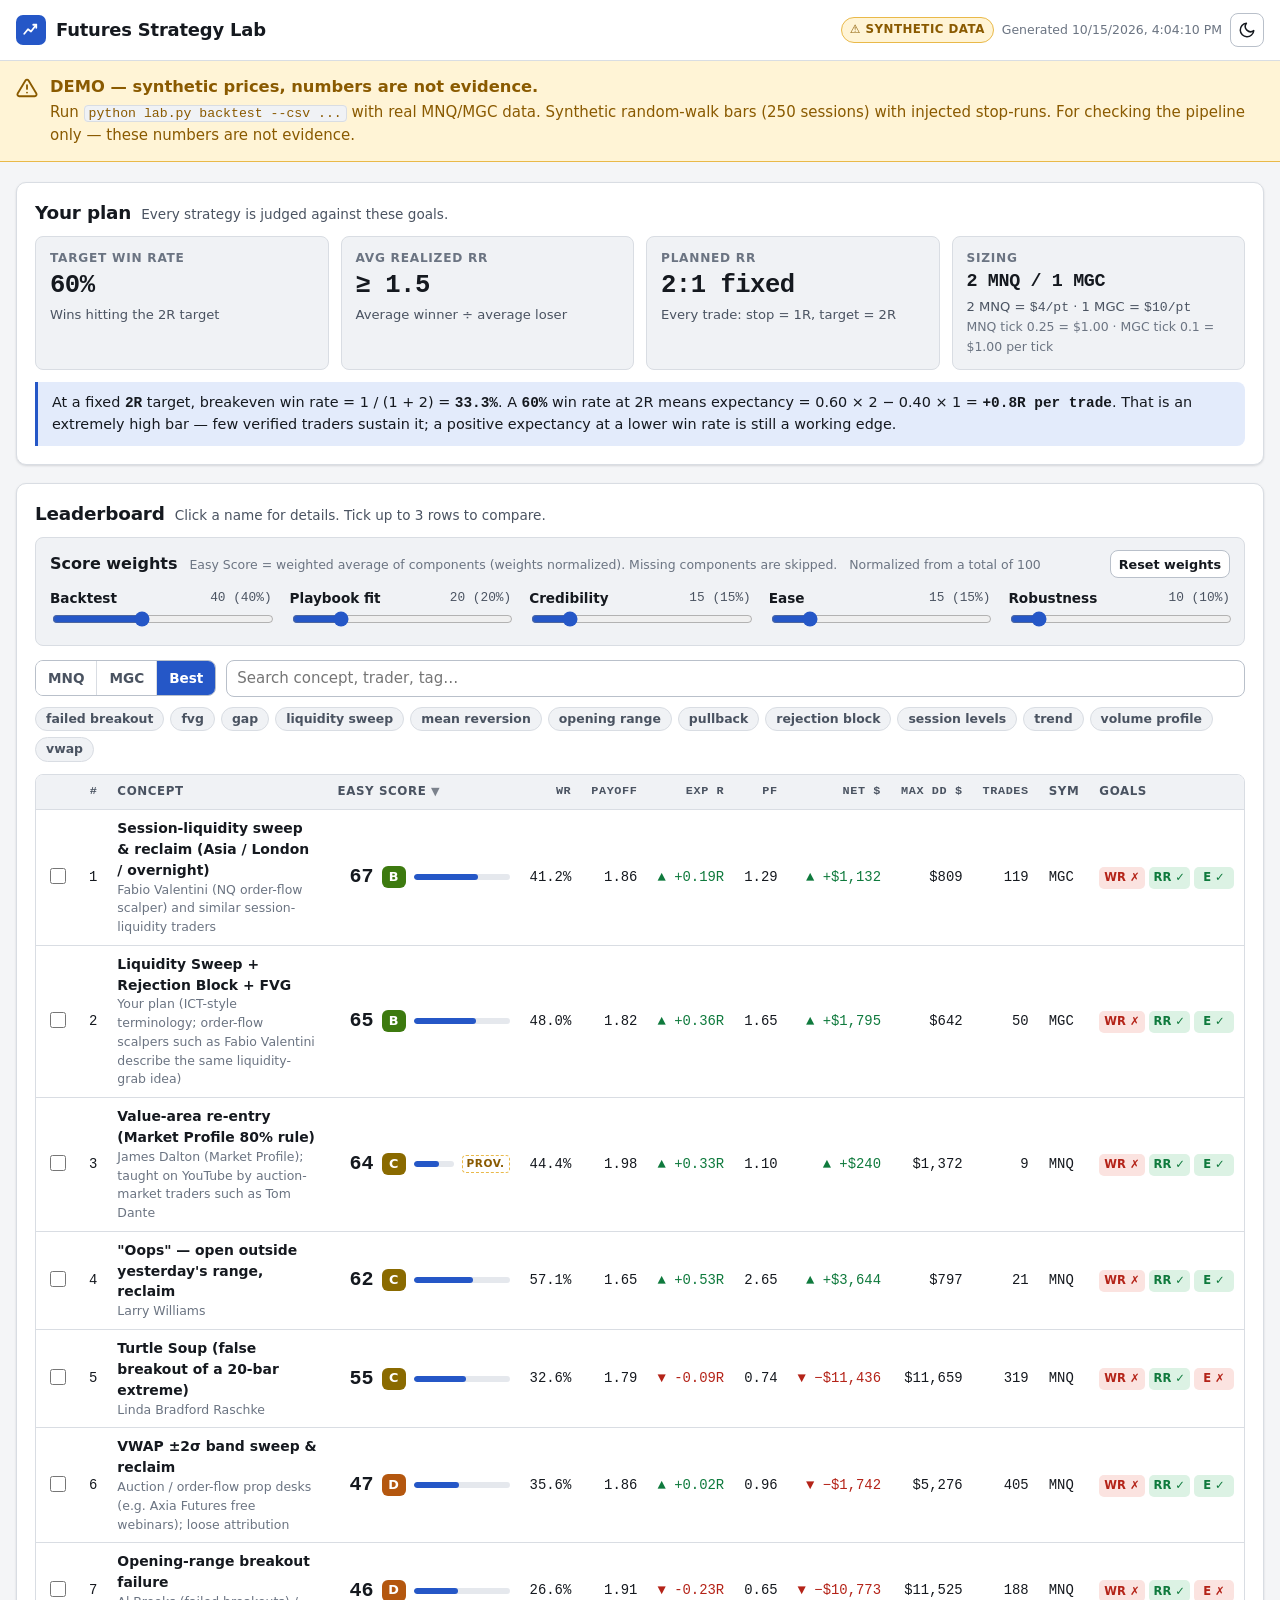
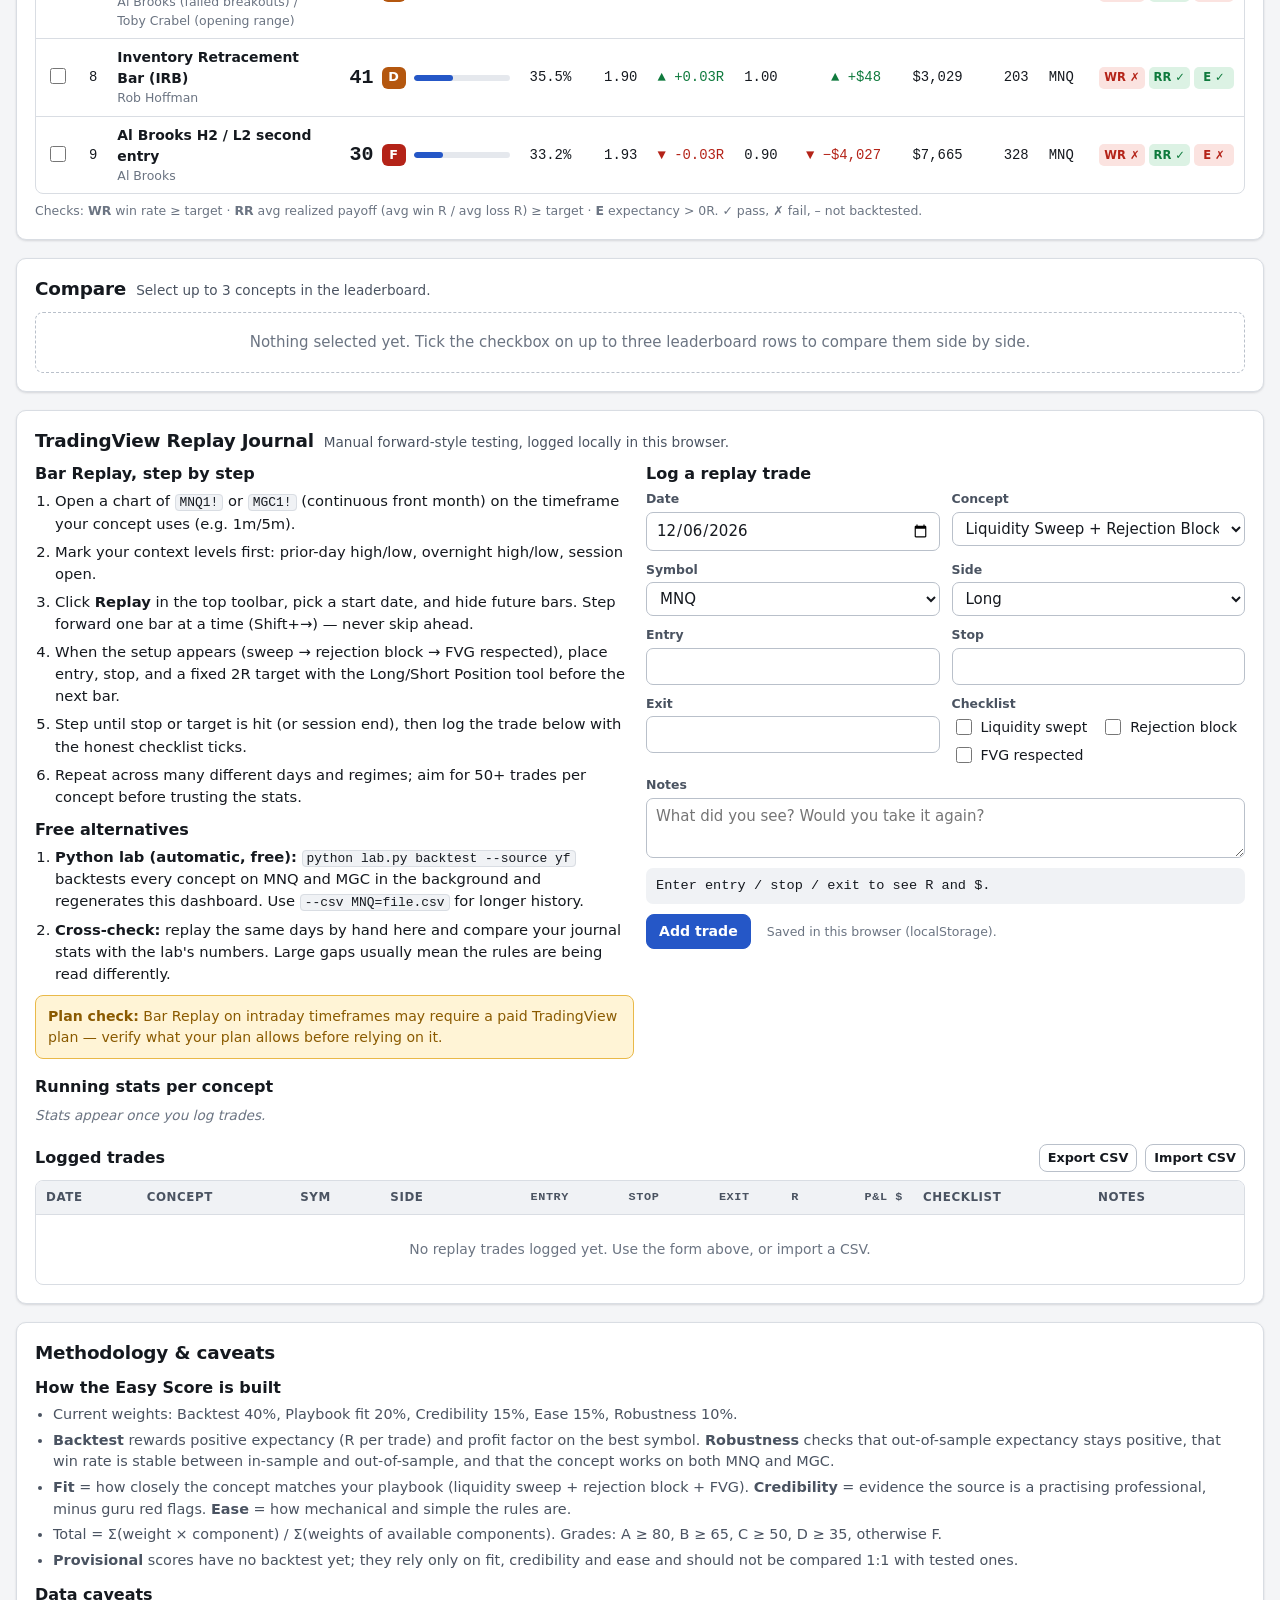
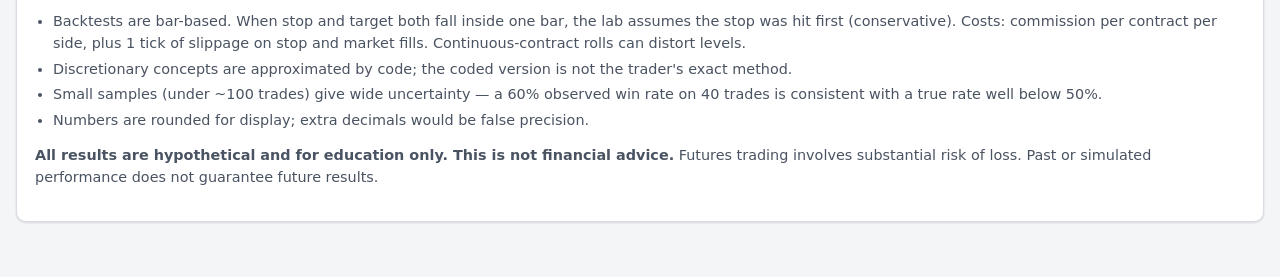
==== futures-strategy-lab/mock.html @ 75044aa4 "Add Futures Strategy Lab: concept database, MNQ/MGC backtester, Easy Score dashboard - 9 strategy co" ====
<!doctype html>
<html lang="en">
<head>
<meta charset="utf-8">
<meta name="viewport" content="width=device-width, initial-scale=1">
<title>Futures Strategy Lab</title>
<meta name="description" content="Compare futures strategy concepts, score them, review backtests against a 60% WR / 2R plan, and journal TradingView replay trades.">
<style>
:root {
  color-scheme: light;
  --bg: #f4f5f7;
  --surface: #ffffff;
  --surface-2: #f0f2f5;
  --surface-3: #e5e8ed;
  --border: #d9dde3;
  --border-strong: #b9c0ca;
  --text: #15191f;
  --text-2: #4a5361;
  --text-3: #6b7482;
  --accent: #2557c7;
  --accent-soft: #e3ebfb;
  --accent-text: #ffffff;
  --pos: #0f7a3d;
  --pos-soft: #dcf2e4;
  --neg: #b42318;
  --neg-soft: #fbe3e0;
  --warn: #8a5a00;
  --warn-bg: #fff4d6;
  --warn-border: #e9b949;
  --grade-a: #0f7a3d;
  --grade-b: #3d7a0f;
  --grade-c: #8a6a00;
  --grade-d: #b4570f;
  --grade-f: #b42318;
  --s1: #2557c7;
  --s2: #c2410c;
  --s3: #7c3aed;
  --dd-fill: rgba(180, 35, 24, .14);
  --grid: #e3e6eb;
  --shadow: 0 1px 2px rgba(16, 24, 40, .06), 0 1px 3px rgba(16, 24, 40, .08);
  --shadow-lg: 0 20px 50px rgba(16, 24, 40, .25);
  --radius: 10px;
  --mono: ui-monospace, "SF Mono", "JetBrains Mono", "Cascadia Mono", Menlo, Consolas, monospace;
  --sans: system-ui, -apple-system, "Segoe UI", Roboto, "Helvetica Neue", Arial, sans-serif;
}
@media (prefers-color-scheme: dark) {
  :root:not([data-theme="light"]) {
    color-scheme: dark;
    --bg: #0d1117; --surface: #151b23; --surface-2: #1b222c; --surface-3: #252e3a;
    --border: #2a3340; --border-strong: #3c4757;
    --text: #e6e9ee; --text-2: #b3bbc7; --text-3: #8892a0;
    --accent: #6d9dff; --accent-soft: #1d2b47; --accent-text: #0d1117;
    --pos: #4cc77f; --pos-soft: #133523; --neg: #ff7b6e; --neg-soft: #3d1a17;
    --warn: #ffd27a; --warn-bg: #33270b; --warn-border: #8a6a1c;
    --grade-a: #4cc77f; --grade-b: #9bd35a; --grade-c: #e6c24c; --grade-d: #f09a4d; --grade-f: #ff7b6e;
    --s1: #6d9dff; --s2: #ff9a5c; --s3: #c39bff;
    --dd-fill: rgba(255, 123, 110, .16); --grid: #232b36;
    --shadow: 0 1px 2px rgba(0, 0, 0, .4); --shadow-lg: 0 20px 50px rgba(0, 0, 0, .6);
  }
}
:root[data-theme="dark"] {
  color-scheme: dark;
  --bg: #0d1117; --surface: #151b23; --surface-2: #1b222c; --surface-3: #252e3a;
  --border: #2a3340; --border-strong: #3c4757;
  --text: #e6e9ee; --text-2: #b3bbc7; --text-3: #8892a0;
  --accent: #6d9dff; --accent-soft: #1d2b47; --accent-text: #0d1117;
  --pos: #4cc77f; --pos-soft: #133523; --neg: #ff7b6e; --neg-soft: #3d1a17;
  --warn: #ffd27a; --warn-bg: #33270b; --warn-border: #8a6a1c;
  --grade-a: #4cc77f; --grade-b: #9bd35a; --grade-c: #e6c24c; --grade-d: #f09a4d; --grade-f: #ff7b6e;
  --s1: #6d9dff; --s2: #ff9a5c; --s3: #c39bff;
  --dd-fill: rgba(255, 123, 110, .16); --grid: #232b36;
  --shadow: 0 1px 2px rgba(0, 0, 0, .4); --shadow-lg: 0 20px 50px rgba(0, 0, 0, .6);
}
*, *::before, *::after { box-sizing: border-box; }
html { -webkit-text-size-adjust: 100%; }
body {
  margin: 0; background: var(--bg); color: var(--text);
  font: 15px/1.5 var(--sans); overflow-x: hidden;
}
a { color: var(--accent); }
h1, h2, h3, h4 { line-height: 1.25; margin: 0; }
h2 { font-size: 1.15rem; letter-spacing: -.01em; }
h3 { font-size: 1rem; }
code, .mono, .num { font-family: var(--mono); font-variant-numeric: tabular-nums; }
code { font-size: .88em; background: var(--surface-2); border: 1px solid var(--border); border-radius: 4px; padding: 0 4px; overflow-wrap: anywhere; }
.wrap { max-width: 1320px; margin: 0 auto; padding: 0 16px; }
.muted { color: var(--text-2); }
.small { font-size: .85rem; }
.tiny { font-size: .78rem; color: var(--text-3); }
.hidden { display: none !important; }
.sr-only { position: absolute; width: 1px; height: 1px; overflow: hidden; clip: rect(0 0 0 0); white-space: nowrap; }
button, input, select, textarea { font: inherit; color: inherit; }
button { cursor: pointer; }
:focus-visible { outline: 2px solid var(--accent); outline-offset: 2px; }

/* Header */
.topbar { background: var(--surface); border-bottom: 1px solid var(--border); position: sticky; top: 0; z-index: 20; }
.topbar .wrap { display: flex; align-items: center; gap: 12px; min-height: 60px; flex-wrap: wrap; padding-top: 8px; padding-bottom: 8px; }
.brand { display: flex; align-items: center; gap: 10px; min-width: 0; }
.logo { width: 30px; height: 30px; border-radius: 7px; background: var(--accent); color: var(--accent-text); display: grid; place-items: center; flex: none; }
.brand h1 { font-size: 1.12rem; letter-spacing: -.01em; white-space: nowrap; }
.header-meta { display: flex; align-items: center; gap: 8px; flex-wrap: wrap; margin-left: auto; }
.badge { display: inline-flex; align-items: center; gap: 4px; font-size: .74rem; font-weight: 650; letter-spacing: .04em; text-transform: uppercase; padding: 3px 8px; border-radius: 999px; border: 1px solid var(--border); background: var(--surface-2); color: var(--text-2); white-space: nowrap; }
.badge.synthetic { background: var(--warn-bg); color: var(--warn); border-color: var(--warn-border); }
.badge.real { background: var(--pos-soft); color: var(--pos); border-color: transparent; }
.btn { display: inline-flex; align-items: center; justify-content: center; gap: 6px; border: 1px solid var(--border-strong); background: var(--surface); color: var(--text); border-radius: 8px; padding: 6px 12px; font-size: .88rem; font-weight: 550; min-height: 34px; }
.btn:hover { background: var(--surface-2); }
.btn.primary { background: var(--accent); border-color: var(--accent); color: var(--accent-text); }
.btn.primary:hover { filter: brightness(1.08); }
.btn.ghost { border-color: transparent; background: transparent; }
.btn.small { padding: 3px 8px; min-height: 28px; font-size: .8rem; }
.btn.danger { color: var(--neg); }
.icon-btn { width: 34px; padding: 0; }

.banner { background: var(--warn-bg); border-bottom: 1px solid var(--warn-border); color: var(--warn); }
.banner .wrap { display: flex; gap: 12px; align-items: flex-start; padding-top: 14px; padding-bottom: 14px; }
.banner strong { font-size: 1.02rem; }
.banner p { margin: 2px 0 0; }
.banner svg { flex: none; margin-top: 2px; }

main { padding: 20px 0 40px; }
section.card { background: var(--surface); border: 1px solid var(--border); border-radius: var(--radius); box-shadow: var(--shadow); padding: 18px; margin-bottom: 18px; min-width: 0; }
.section-head { display: flex; align-items: baseline; gap: 10px; flex-wrap: wrap; margin-bottom: 12px; }
.section-head p { margin: 0; }
.eyebrow { font-size: .72rem; font-weight: 700; letter-spacing: .08em; text-transform: uppercase; color: var(--text-3); }

/* Plan strip */
.plan-grid { display: grid; grid-template-columns: repeat(4, minmax(0, 1fr)); gap: 12px; }
.goal { border: 1px solid var(--border); border-radius: 8px; padding: 12px 14px; background: var(--surface-2); min-width: 0; }
.goal .label { font-size: .76rem; color: var(--text-3); text-transform: uppercase; letter-spacing: .06em; font-weight: 650; }
.goal .value { font: 650 1.6rem/1.15 var(--mono); margin-top: 4px; letter-spacing: -.02em; }
.goal .sub { font-size: .82rem; color: var(--text-2); margin-top: 4px; }
.math-note { margin-top: 12px; border-left: 3px solid var(--accent); background: var(--accent-soft); padding: 10px 14px; border-radius: 0 8px 8px 0; font-size: .9rem; }
.math-note b { font-family: var(--mono); }

/* Leaderboard */
.lb-layout { display: flex; flex-direction: column; gap: 14px; }
.controls { display: flex; flex-wrap: wrap; gap: 10px; align-items: center; margin-bottom: 10px; }
.seg { display: inline-flex; border: 1px solid var(--border-strong); border-radius: 8px; overflow: hidden; }
.seg button { border: 0; background: var(--surface); padding: 6px 12px; font-size: .85rem; font-weight: 600; color: var(--text-2); border-right: 1px solid var(--border); min-height: 34px; }
.seg button:last-child { border-right: 0; }
.seg button[aria-pressed="true"] { background: var(--accent); color: var(--accent-text); }
.search { flex: 1 1 200px; min-width: 0; border: 1px solid var(--border-strong); background: var(--surface); border-radius: 8px; padding: 6px 10px; min-height: 34px; }
.chips { display: flex; flex-wrap: wrap; gap: 6px; margin-bottom: 12px; }
.chip { border: 1px solid var(--border); background: var(--surface-2); color: var(--text-2); border-radius: 999px; padding: 2px 10px; font-size: .78rem; font-weight: 550; }
.chip[aria-pressed="true"] { background: var(--accent-soft); color: var(--accent); border-color: var(--accent); }
.chip.static { cursor: default; }
.chip.core { border-color: var(--accent); color: var(--accent); }
.table-scroll { overflow-x: auto; border: 1px solid var(--border); border-radius: 8px; -webkit-overflow-scrolling: touch; max-width: 100%; }
table { border-collapse: collapse; width: 100%; font-size: .87rem; }
th, td { padding: 8px 10px; text-align: left; border-bottom: 1px solid var(--border); white-space: nowrap; vertical-align: middle; }
thead th { background: var(--surface-2); font-size: .74rem; text-transform: uppercase; letter-spacing: .05em; color: var(--text-2); font-weight: 650; position: sticky; top: 0; }
th.sortable { cursor: pointer; user-select: none; }
th.sortable:hover { color: var(--text); }
th .arrow { font-size: .7rem; opacity: .7; }
td.num, th.num { text-align: right; }
tbody tr:hover { background: var(--surface-2); }
tbody tr:last-child td { border-bottom: 0; }
.lb-name { display: flex; flex-direction: column; min-width: 200px; white-space: normal; }
.lb-name button { all: unset; cursor: pointer; font-weight: 650; color: var(--text); }
.lb-name button:hover { color: var(--accent); text-decoration: underline; }
.lb-name button:focus-visible { outline: 2px solid var(--accent); }
.lb-name .who { font-size: .78rem; color: var(--text-3); }
.score-cell { display: flex; align-items: center; gap: 8px; min-width: 150px; }
.score-num { font: 700 1.25rem/1 var(--mono); width: 3ch; text-align: right; }
.bar { height: 6px; border-radius: 3px; background: var(--surface-3); overflow: hidden; flex: 1; min-width: 40px; }
.bar > i { display: block; height: 100%; background: var(--accent); border-radius: 3px; }
.grade { display: inline-grid; place-items: center; min-width: 24px; height: 22px; border-radius: 6px; font: 700 .8rem/1 var(--sans); color: #fff; padding: 0 5px; }
.grade.A { background: var(--grade-a); } .grade.B { background: var(--grade-b); } .grade.C { background: var(--grade-c); } .grade.D { background: var(--grade-d); } .grade.F { background: var(--grade-f); }
:root[data-theme="dark"] .grade { color: #0d1117; }
@media (prefers-color-scheme: dark) { :root:not([data-theme="light"]) .grade { color: #0d1117; } }
.prov { font-size: .66rem; font-weight: 700; text-transform: uppercase; letter-spacing: .05em; color: var(--warn); border: 1px dashed var(--warn-border); border-radius: 4px; padding: 0 4px; }
.pos { color: var(--pos); }
.neg { color: var(--neg); }
.na { color: var(--text-3); font-style: italic; font-family: var(--sans); }
.checks { display: inline-flex; gap: 4px; }
.ck { display: inline-grid; place-items: center; min-width: 40px; height: 22px; border-radius: 5px; font-size: .72rem; font-weight: 700; padding: 0 5px; }
.ck.pass { background: var(--pos-soft); color: var(--pos); }
.ck.fail { background: var(--neg-soft); color: var(--neg); }
.ck.na { background: var(--surface-2); color: var(--text-3); font-style: normal; }
input[type="checkbox"] { width: 16px; height: 16px; accent-color: var(--accent); }
.empty-row td { text-align: center; color: var(--text-3); padding: 24px; white-space: normal; }

/* Weights */
.weights { border: 1px solid var(--border); border-radius: 8px; padding: 12px 14px; background: var(--surface-2); }
.w-grid { display: grid; grid-template-columns: repeat(5, minmax(0, 1fr)); gap: 0 18px; }
.w-head { display: flex; flex-wrap: wrap; gap: 4px 12px; align-items: baseline; }
.weights h3 { margin-bottom: 4px; }
.w-row { margin-top: 10px; }
.w-row label { display: flex; flex-wrap: wrap; justify-content: space-between; gap: 0 6px; font-size: .85rem; font-weight: 600; }
.w-row label span.num { white-space: nowrap; font-size: .8rem; }
.w-row label span.num { color: var(--text-2); font-weight: 500; }
.w-row input[type="range"] { width: 100%; accent-color: var(--accent); }

/* Compare */
.compare-empty { border: 1px dashed var(--border-strong); border-radius: 8px; padding: 18px; color: var(--text-3); text-align: center; }
.cmp-grid { display: grid; grid-template-columns: repeat(auto-fit, minmax(240px, 1fr)); gap: 12px; margin-top: 12px; }
.cmp-col { border: 1px solid var(--border); border-radius: 8px; padding: 12px; min-width: 0; border-top: 4px solid var(--c); }
.cmp-col h3 { display: flex; align-items: center; gap: 8px; justify-content: space-between; }
.kv { display: grid; grid-template-columns: 1fr auto; gap: 2px 10px; font-size: .85rem; margin-top: 8px; }
.kv dt { color: var(--text-2); }
.kv dd { margin: 0; text-align: right; font-family: var(--mono); font-variant-numeric: tabular-nums; }
.comp-bars { margin-top: 10px; display: grid; gap: 5px; }
.comp-bar { display: grid; grid-template-columns: 82px 1fr 30px; gap: 6px; align-items: center; font-size: .78rem; }
.comp-bar .num { text-align: right; }
.legend { display: flex; flex-wrap: wrap; gap: 12px; font-size: .82rem; margin-top: 6px; }
.legend i { display: inline-block; width: 14px; height: 3px; border-radius: 2px; vertical-align: middle; margin-right: 5px; }
.chart { width: 100%; height: auto; display: block; }
.chart text { font: 10.5px var(--mono); fill: var(--text-3); }
.chart-box { border: 1px solid var(--border); border-radius: 8px; padding: 8px; background: var(--surface); }

/* Drawer */
.overlay { position: fixed; inset: 0; background: rgba(10, 14, 20, .5); z-index: 40; opacity: 0; transition: opacity .18s; }
.overlay.open { opacity: 1; }
.drawer { position: fixed; top: 0; right: 0; bottom: 0; width: min(820px, 100vw); background: var(--bg); z-index: 41; box-shadow: var(--shadow-lg); transform: translateX(100%); transition: transform .22s ease; display: flex; flex-direction: column; }
.drawer.open { transform: none; }
.drawer-head { display: flex; align-items: flex-start; gap: 10px; padding: 14px 16px; border-bottom: 1px solid var(--border); background: var(--surface); }
.drawer-head h2 { font-size: 1.15rem; }
.drawer-body { overflow-y: auto; padding: 16px; flex: 1; }
.drawer-body .card { background: var(--surface); border: 1px solid var(--border); border-radius: 8px; padding: 14px; margin-bottom: 12px; min-width: 0; }
.drawer-body h3 { margin-bottom: 8px; }
.rules { display: grid; grid-template-columns: 110px 1fr; gap: 6px 12px; margin: 0; font-size: .9rem; }
.rules dt { font-weight: 650; color: var(--text-2); }
.rules dd { margin: 0; }
.flag { display: flex; gap: 8px; align-items: flex-start; background: var(--warn-bg); color: var(--warn); border: 1px solid var(--warn-border); border-radius: 6px; padding: 6px 10px; margin-top: 6px; font-size: .88rem; }
ul.evidence { margin: 6px 0 0; padding-left: 18px; font-size: .9rem; }
.two { display: grid; grid-template-columns: 1fr 1fr; gap: 12px; }
.stat-tiles { display: grid; grid-template-columns: repeat(4, minmax(0, 1fr)); gap: 8px; }
.tile { background: var(--surface-2); border-radius: 6px; padding: 8px 10px; min-width: 0; }
.tile .l { font-size: .72rem; color: var(--text-3); text-transform: uppercase; letter-spacing: .05em; font-weight: 650; }
.tile .v { font: 650 1.05rem/1.3 var(--mono); }
.heat { display: flex; gap: 3px; flex-wrap: wrap; }
.heat .cell { flex: 1 0 44px; min-width: 44px; border-radius: 4px; padding: 4px 3px; text-align: center; font: 600 .7rem/1.25 var(--mono); border: 1px solid var(--border); }
.heat .cell span { display: block; font-weight: 500; opacity: .8; font-family: var(--sans); }
.sym-tabs { margin-bottom: 12px; }

/* Journal */
.steps { margin: 0; padding-left: 20px; font-size: .92rem; }
.steps li { margin-bottom: 6px; }
.note-box { border: 1px solid var(--warn-border); background: var(--warn-bg); color: var(--warn); border-radius: 8px; padding: 10px 12px; font-size: .88rem; margin-top: 10px; }
.journal-grid { display: grid; grid-template-columns: minmax(0, 1fr) minmax(0, 1fr); gap: 18px; margin-top: 16px; }
form.jform { display: grid; grid-template-columns: repeat(2, minmax(0, 1fr)); gap: 10px 12px; }
.field { display: flex; flex-direction: column; gap: 3px; min-width: 0; }
.field.full { grid-column: 1 / -1; }
.field > span { font-size: .78rem; font-weight: 650; color: var(--text-2); }
.field input, .field select, .field textarea { border: 1px solid var(--border-strong); background: var(--surface); border-radius: 7px; padding: 6px 9px; min-height: 34px; width: 100%; min-width: 0; }
.field textarea { min-height: 60px; resize: vertical; }
.checkset { display: flex; flex-wrap: wrap; gap: 6px 14px; }
.checkset label { display: inline-flex; align-items: center; gap: 6px; font-size: .88rem; }
.field .checkset input[type="checkbox"] { width: 16px; height: 16px; min-height: 0; padding: 0; flex: none; }
.preview { grid-column: 1 / -1; background: var(--surface-2); border-radius: 7px; padding: 8px 10px; font-size: .85rem; font-family: var(--mono); }
.form-actions { grid-column: 1 / -1; display: flex; gap: 8px; flex-wrap: wrap; align-items: center; }
.form-error { color: var(--neg); font-size: .85rem; }
.stats-grid { display: grid; gap: 8px; }
.jstat { border: 1px solid var(--border); border-radius: 8px; padding: 10px 12px; }
.jstat h4 { font-size: .9rem; display: flex; justify-content: space-between; gap: 8px; }
.jstat .row { display: flex; flex-wrap: wrap; gap: 4px 14px; font-size: .82rem; margin-top: 6px; }
.jstat .row b { font-family: var(--mono); font-weight: 600; }

/* Empty state */
.empty-state { text-align: center; padding: 48px 16px; }
.empty-state h2 { font-size: 1.3rem; margin-bottom: 8px; }
.empty-state p { max-width: 560px; margin: 8px auto; color: var(--text-2); }

footer.method { font-size: .9rem; color: var(--text-2); }
footer.method h3 { color: var(--text); margin: 14px 0 6px; }
footer.method ul { margin: 0; padding-left: 18px; }
footer.method li { margin-bottom: 4px; }

@media (max-width: 1080px) {
  .w-grid { grid-template-columns: repeat(auto-fit, minmax(160px, 1fr)); }
  .journal-grid { grid-template-columns: 1fr; }
}
@media (max-width: 720px) {
  .plan-grid { grid-template-columns: repeat(2, minmax(0, 1fr)); }
  .stat-tiles { grid-template-columns: repeat(2, minmax(0, 1fr)); }
  .two { grid-template-columns: 1fr; }
  .rules { grid-template-columns: 1fr; gap: 2px; }
  .rules dd { margin-bottom: 8px; }
  section.card { padding: 14px; }
  .goal .value { font-size: 1.3rem; }
  .brand h1 { font-size: 1rem; }
  .header-meta .gen { display: none; }
  .topbar { position: static; }
  .topbar .wrap { flex-wrap: nowrap; }
  .header-meta { flex-wrap: nowrap; }
  .w-grid { grid-template-columns: repeat(2, minmax(0, 1fr)); }
  th, td { padding: 7px 7px; }
  .lb-name { min-width: 150px; }
  .lb-name .who { display: none; }
}
@media (max-width: 420px) {
  form.jform { grid-template-columns: 1fr; }
}
</style>
<!-- Data: generated by the Python lab (python lab.py backtest ...). -->
<script src="lab-data.js"></script>
</head>
<body>
<header class="topbar">
  <div class="wrap">
    <div class="brand">
      <div class="logo" aria-hidden="true">
        <svg width="18" height="18" viewBox="0 0 24 24" fill="none" stroke="currentColor" stroke-width="2.4" stroke-linecap="round" stroke-linejoin="round"><path d="M3 17l5-6 4 3 7-9"/><path d="M15 5h4v4"/></svg>
      </div>
      <h1>Futures Strategy Lab</h1>
    </div>
    <div class="header-meta">
      <span id="modeBadge" class="badge">loading</span>
      <span id="genAt" class="tiny gen"></span>
      <button id="themeBtn" class="btn icon-btn" type="button" aria-label="Toggle light/dark theme" title="Toggle theme">
        <svg width="18" height="18" viewBox="0 0 24 24" fill="none" stroke="currentColor" stroke-width="2" stroke-linecap="round" stroke-linejoin="round" aria-hidden="true"><path d="M21 12.8A9 9 0 1 1 11.2 3a7 7 0 0 0 9.8 9.8z"/></svg>
      </button>
    </div>
  </div>
</header>
<div id="synthBanner" class="banner hidden" role="alert">
  <div class="wrap">
    <svg width="22" height="22" viewBox="0 0 24 24" fill="none" stroke="currentColor" stroke-width="2" stroke-linecap="round" stroke-linejoin="round" aria-hidden="true"><path d="M10.3 3.9L1.8 18a2 2 0 0 0 1.7 3h17a2 2 0 0 0 1.7-3L13.7 3.9a2 2 0 0 0-3.4 0z"/><path d="M12 9v4M12 17h.01"/></svg>
    <div>
      <strong>DEMO — synthetic prices, numbers are not evidence.</strong>
      <p>Run <code>python lab.py backtest --csv ...</code> with real MNQ/MGC data. <span id="dataNote"></span></p>
    </div>
  </div>
</div>

<main>
  <div class="wrap">
    <div id="emptyState" class="card empty-state hidden" style="background:var(--surface);border:1px solid var(--border);border-radius:var(--radius)">
      <h2>No lab data found</h2>
      <p><code>lab-data.js</code> could not be loaded next to this file.</p>
      <p>Generate it with the Python lab (for example <code>python lab.py backtest --source yf</code>), which writes <code>lab-data.js</code> into this folder, then reload the page.</p>
      <p class="tiny">The TradingView replay journal below still works without lab data.</p>
    </div>

    <div id="labContent" class="hidden">
      <section class="card" id="plan" aria-labelledby="planTitle">
        <div class="section-head"><h2 id="planTitle">Your plan</h2><span class="muted small">Every strategy is judged against these goals.</span></div>
        <div class="plan-grid" id="planGrid"></div>
        <div class="math-note" id="mathNote"></div>
      </section>

      <section class="card" id="leaderboard" aria-labelledby="lbTitle">
        <div class="section-head"><h2 id="lbTitle">Leaderboard</h2><span class="muted small">Click a name for details. Tick up to 3 rows to compare.</span></div>
        <div class="lb-layout">
          <aside class="weights" aria-labelledby="wTitle">
            <div class="w-head"><h3 id="wTitle">Score weights</h3>
              <span class="tiny">Easy Score = weighted average of components (weights normalized). Missing components are skipped.</span>
              <span class="tiny" id="weightSum"></span>
              <button class="btn small" id="resetWeights" type="button" style="margin-left:auto">Reset weights</button></div>
            <div class="w-grid" id="weightRows"></div>
          </aside>
          <div style="min-width:0">
            <div class="controls">
              <div class="seg" role="group" aria-label="Symbol" id="symSeg"></div>
              <input class="search" id="search" type="search" placeholder="Search concept, trader, tag…" aria-label="Search concepts">
            </div>
            <div class="chips" id="tagChips" aria-label="Filter by tag"></div>
            <div class="table-scroll">
              <table id="lbTable">
                <thead><tr id="lbHead"></tr></thead>
                <tbody id="lbBody"></tbody>
              </table>
            </div>
            <p class="tiny" style="margin:8px 0 0">Checks: <b>WR</b> win rate ≥ target · <b>RR</b> avg realized payoff (avg win R / avg loss R) ≥ target · <b>E</b> expectancy &gt; 0R. ✓ pass, ✗ fail, – not backtested.</p>
          </div>
        </div>
      </section>

      <section class="card" id="compare" aria-labelledby="cmpTitle">
        <div class="section-head"><h2 id="cmpTitle">Compare</h2><span class="muted small" id="cmpHint">Select up to 3 concepts in the leaderboard.</span>
          <button class="btn small ghost" id="clearCompare" type="button" style="margin-left:auto">Clear</button></div>
        <div id="cmpBody"></div>
      </section>
    </div>

    <section class="card" id="journal" aria-labelledby="jTitle">
      <div class="section-head"><h2 id="jTitle">TradingView Replay Journal</h2><span class="muted small">Manual forward-style testing, logged locally in this browser.</span></div>
      <div class="two">
        <div>
          <h3 style="margin-bottom:6px">Bar Replay, step by step</h3>
          <ol class="steps">
            <li>Open a chart of <code>MNQ1!</code> or <code>MGC1!</code> (continuous front month) on the timeframe your concept uses (e.g. 1m/5m).</li>
            <li>Mark your context levels first: prior-day high/low, overnight high/low, session open.</li>
            <li>Click <b>Replay</b> in the top toolbar, pick a start date, and hide future bars. Step forward one bar at a time (Shift+→) — never skip ahead.</li>
            <li>When the setup appears (sweep → rejection block → FVG respected), place entry, stop, and a fixed 2R target with the Long/Short Position tool before the next bar.</li>
            <li>Step until stop or target is hit (or session end), then log the trade below with the honest checklist ticks.</li>
            <li>Repeat across many different days and regimes; aim for 50+ trades per concept before trusting the stats.</li>
          </ol>
          <h3 style="margin:12px 0 6px">Free alternatives</h3>
          <ol class="steps">
            <li><b>Python lab (automatic, free):</b> <code>python lab.py backtest --source yf</code> backtests every concept on MNQ and MGC in the background and regenerates this dashboard. Use <code>--csv MNQ=file.csv</code> for longer history.</li>
            <li><b>Cross-check:</b> replay the same days by hand here and compare your journal stats with the lab's numbers. Large gaps usually mean the rules are being read differently.</li>
          </ol>
          <div class="note-box"><b>Plan check:</b> Bar Replay on intraday timeframes may require a paid TradingView plan — verify what your plan allows before relying on it.</div>
        </div>
        <div>
          <h3 style="margin-bottom:6px">Log a replay trade</h3>
          <form class="jform" id="jform" novalidate>
            <label class="field"><span>Date</span><input type="date" name="date" required></label>
            <label class="field"><span>Concept</span><select name="concept" id="jConcept" required></select></label>
            <label class="field"><span>Symbol</span><select name="symbol" id="jSymbol"><option>MNQ</option><option>MGC</option></select></label>
            <label class="field"><span>Side</span><select name="side"><option value="long">Long</option><option value="short">Short</option></select></label>
            <label class="field"><span>Entry</span><input type="number" step="any" name="entry" inputmode="decimal" required></label>
            <label class="field"><span>Stop</span><input type="number" step="any" name="stop" inputmode="decimal" required></label>
            <label class="field"><span>Exit</span><input type="number" step="any" name="exit" inputmode="decimal" required></label>
            <div class="field"><span>Checklist</span>
              <div class="checkset">
                <label><input type="checkbox" name="sweep"> Liquidity swept</label>
                <label><input type="checkbox" name="rb"> Rejection block</label>
                <label><input type="checkbox" name="fvg"> FVG respected</label>
              </div>
            </div>
            <label class="field full"><span>Notes</span><textarea name="notes" maxlength="500" placeholder="What did you see? Would you take it again?"></textarea></label>
            <div class="preview" id="jPreview" aria-live="polite">Enter entry / stop / exit to see R and $.</div>
            <div class="form-actions">
              <button class="btn primary" type="submit">Add trade</button>
              <span class="form-error" id="jError" role="alert"></span>
              <span class="tiny" id="storageNote"></span>
            </div>
          </form>
        </div>
      </div>

      <h3 style="margin:18px 0 8px">Running stats per concept</h3>
      <div class="stats-grid" id="jStats"></div>

      <div style="display:flex;gap:8px;flex-wrap:wrap;align-items:center;margin:18px 0 8px">
        <h3 style="margin-right:auto">Logged trades</h3>
        <button class="btn small" type="button" id="jExport">Export CSV</button>
        <label class="btn small" for="jImport" style="cursor:pointer">Import CSV</label>
        <input type="file" id="jImport" accept=".csv,text/csv" class="sr-only">
      </div>
      <div class="table-scroll">
        <table>
          <thead><tr><th>Date</th><th>Concept</th><th>Sym</th><th>Side</th><th class="num">Entry</th><th class="num">Stop</th><th class="num">Exit</th><th class="num">R</th><th class="num">P&amp;L $</th><th>Checklist</th><th>Notes</th><th></th></tr></thead>
          <tbody id="jBody"></tbody>
        </table>
      </div>
    </section>

    <section class="card">
      <footer class="method" id="methodology">
        <h2 style="color:var(--text)">Methodology &amp; caveats</h2>
        <h3>How the Easy Score is built</h3>
        <ul id="methodWeights"></ul>
        <ul>
          <li><b>Backtest</b> rewards positive expectancy (R per trade) and profit factor on the best symbol. <b>Robustness</b> checks that out-of-sample expectancy stays positive, that win rate is stable between in-sample and out-of-sample, and that the concept works on both MNQ and MGC.</li>
          <li><b>Fit</b> = how closely the concept matches your playbook (liquidity sweep + rejection block + FVG). <b>Credibility</b> = evidence the source is a practising professional, minus guru red flags. <b>Ease</b> = how mechanical and simple the rules are.</li>
          <li>Total = Σ(weight × component) / Σ(weights of available components). Grades: A ≥ 80, B ≥ 65, C ≥ 50, D ≥ 35, otherwise F.</li>
          <li><b>Provisional</b> scores have no backtest yet; they rely only on fit, credibility and ease and should not be compared 1:1 with tested ones.</li>
        </ul>
        <h3>Data caveats</h3>
        <ul>
          <li>Backtests are bar-based. When stop and target both fall inside one bar, the lab assumes the stop was hit first (conservative). Costs: commission per contract per side, plus 1 tick of slippage on stop and market fills. Continuous-contract rolls can distort levels.</li>
          <li>Discretionary concepts are approximated by code; the coded version is not the trader's exact method.</li>
          <li>Small samples (under ~100 trades) give wide uncertainty — a 60% observed win rate on 40 trades is consistent with a true rate well below 50%.</li>
          <li>Numbers are rounded for display; extra decimals would be false precision.</li>
        </ul>
        <p style="margin-top:14px"><b>All results are hypothetical and for education only. This is not financial advice.</b> Futures trading involves substantial risk of loss. Past or simulated performance does not guarantee future results.</p>
      </footer>
    </section>
  </div>
</main>

<div id="overlay" class="overlay hidden"></div>
<aside id="drawer" class="drawer hidden" role="dialog" aria-modal="true" aria-labelledby="dTitle">
  <div class="drawer-head">
    <div style="min-width:0;flex:1">
      <div class="eyebrow" id="dEyebrow"></div>
      <h2 id="dTitle"></h2>
      <div class="tiny" id="dSub"></div>
    </div>
    <button class="btn icon-btn" id="dClose" type="button" aria-label="Close details">
      <svg width="18" height="18" viewBox="0 0 24 24" fill="none" stroke="currentColor" stroke-width="2.2" stroke-linecap="round" aria-hidden="true"><path d="M6 6l12 12M18 6L6 18"/></svg>
    </button>
  </div>
  <div class="drawer-body" id="dBody"></div>
</aside>

<script>
(function () {
  'use strict';

  /* ---------- Utilities ---------- */
  var COMPONENTS = ['backtest', 'fit', 'credibility', 'ease', 'robustness'];
  var COMP_LABEL = { backtest: 'Backtest', fit: 'Playbook fit', credibility: 'Credibility', ease: 'Ease', robustness: 'Robustness' };
  var DEFAULT_WEIGHTS = { backtest: 40, fit: 20, credibility: 15, ease: 15, robustness: 10 };
  var DEFAULT_GOALS = { target_wr: 0.6, target_avg_rr: 1.5, planned_rr: 2.0,
    sizing: { MNQ: { contracts: 2, point_value: 2.0, tick: 0.25 }, MGC: { contracts: 1, point_value: 10.0, tick: 0.1 } } };
  var SERIES = ['--s1', '--s2', '--s3'];

  function esc(s) {
    return String(s == null ? '' : s).replace(/[&<>"']/g, function (c) {
      return { '&': '&amp;', '<': '&lt;', '>': '&gt;', '"': '&quot;', "'": '&#39;' }[c];
    });
  }
  function $(id) { return document.getElementById(id); }
  function isNum(x) { return typeof x === 'number' && isFinite(x); }
  function fmtPct(x, d) { return isNum(x) ? (x * 100).toFixed(d == null ? 1 : d) + '%' : '–'; }
  function fmtR(x, signed) { if (!isNum(x)) return '–'; var s = x.toFixed(2); return (signed && x > 0 ? '+' : '') + s + 'R'; }
  function fmtNum(x, d) { return isNum(x) ? x.toFixed(d == null ? 2 : d) : '–'; }
  function fmtUsd(x, signed) {
    if (!isNum(x)) return '–';
    var a = Math.abs(x).toLocaleString('en-US', { maximumFractionDigits: 0 });
    if (!signed) return '$' + a;
    return (x > 0 ? '+' : x < 0 ? '−' : '') + '$' + a;
  }
  function signCls(x) { return !isNum(x) ? '' : x > 0 ? 'pos' : x < 0 ? 'neg' : ''; }
  /* value with a sign arrow as a non-color cue */
  function signed(x, text) {
    if (!isNum(x)) return '<span class="na">–</span>';
    var icon = x > 0 ? '▲ ' : x < 0 ? '▼ ' : '';
    return '<span class="' + signCls(x) + '">' + icon + esc(text) + '</span>';
  }
  function gradeOf(s) { return !isNum(s) ? 'F' : s >= 80 ? 'A' : s >= 65 ? 'B' : s >= 50 ? 'C' : s >= 35 ? 'D' : 'F'; }
  function cssVar(name) { return getComputedStyle(document.documentElement).getPropertyValue(name).trim(); }
  function store(key, val) {
    try {
      if (val === undefined) return window.localStorage.getItem(key);
      window.localStorage.setItem(key, val); return true;
    } catch (e) { return null; }
  }
  function fmtDate(iso) {
    if (!iso) return '–';
    var d = new Date(iso);
    return isNaN(d) ? String(iso) : d.toISOString().slice(0, 10);
  }

  /* ---------- State ---------- */
  var D = null;
  var state = {
    symbol: 'best', sort: { key: 'score', dir: -1 }, search: '', tags: [], compare: [],
    weights: Object.assign({}, DEFAULT_WEIGHTS), drawerId: null, drawerSym: null
  };

  /* ---------- Theme ---------- */
  function initTheme() {
    var saved = store('fsl.theme');
    if (saved === 'light' || saved === 'dark') document.documentElement.setAttribute('data-theme', saved);
    $('themeBtn').addEventListener('click', function () {
      var cur = document.documentElement.getAttribute('data-theme');
      if (!cur) cur = window.matchMedia && window.matchMedia('(prefers-color-scheme: dark)').matches ? 'dark' : 'light';
      var next = cur === 'dark' ? 'light' : 'dark';
      document.documentElement.setAttribute('data-theme', next);
      store('fsl.theme', next);
      rerenderCharts();
    });
    var rt = null;
    window.addEventListener('resize', function () { clearTimeout(rt); rt = setTimeout(rerenderCharts, 150); });
    if (window.matchMedia) {
      var mq = window.matchMedia('(prefers-color-scheme: dark)');
      if (mq.addEventListener) mq.addEventListener('change', rerenderCharts);
    }
  }
  function rerenderCharts() {
    if (!D) return;
    renderCompare();
    if (state.drawerId) renderDrawer();
  }

  /* ---------- Data access ---------- */
  function goals() { return (D && D.goals) || DEFAULT_GOALS; }
  function concepts() { return (D && Array.isArray(D.concepts)) ? D.concepts : []; }
  function conceptById(id) { return concepts().filter(function (c) { return c.id === id; })[0]; }
  function resultsFor(id) { return (D && D.results && D.results[id]) || null; }
  function symbols() {
    var set = {};
    Object.keys(goals().sizing || {}).forEach(function (s) { set[s] = 1; });
    Object.keys((D && D.results) || {}).forEach(function (id) { Object.keys(D.results[id] || {}).forEach(function (s) { set[s] = 1; }); });
    return Object.keys(set);
  }
  function bestSymbol(id) {
    var res = resultsFor(id); if (!res) return null;
    var sc = D.scores && D.scores[id];
    if (sc && sc.best_symbol && res[sc.best_symbol]) return sc.best_symbol;
    var keys = Object.keys(res);
    keys.sort(function (a, b) { return ((res[b].metrics || {}).expectancy_r || -99) - ((res[a].metrics || {}).expectancy_r || -99); });
    return keys[0] || null;
  }
  function pickSymbol(id, sym) {
    var res = resultsFor(id); if (!res) return null;
    if (sym === 'best') return bestSymbol(id);
    return res[sym] ? sym : null;
  }
  function metricsFor(id, sym) {
    var s = pickSymbol(id, sym); if (!s) return null;
    var r = resultsFor(id)[s];
    return r && r.metrics ? r.metrics : null;
  }
  /* Components from data, or derived client-side when a concept has no score entry yet. */
  function componentsFor(c) {
    var sc = D.scores && D.scores[c.id];
    if (sc && sc.components) return sc.components;
    var mech = isNum(c.mechanizability) ? c.mechanizability : 3, cx = isNum(c.complexity) ? c.complexity : 3;
    return {
      backtest: null,
      fit: isNum(c.playbook_fit) ? c.playbook_fit * 10 : null,
      credibility: c.source && isNum(c.source.credibility_score) ? c.source.credibility_score * 10 : null,
      ease: Math.round((mech - 1) / 4 * 60 + (5 - cx) / 4 * 40),
      robustness: null
    };
  }
  function scoreFor(c) {
    var comp = componentsFor(c), sw = 0, s = 0;
    COMPONENTS.forEach(function (k) {
      var w = Number(state.weights[k]) || 0;
      if (isNum(comp[k]) && w > 0) { sw += w; s += w * comp[k]; }
    });
    var total = sw > 0 ? s / sw : null;
    var sc = D.scores && D.scores[c.id];
    var provisional = !resultsFor(c.id) || !sc || !!sc.provisional || !isNum(comp.backtest);
    return { total: total, grade: gradeOf(total), provisional: provisional, comp: comp };
  }
  function goalChecks(m) {
    var g = goals();
    if (!m) return null;
    return {
      wr: m.win_rate >= g.target_wr,
      rr: m.payoff_ratio >= g.target_avg_rr,
      exp: m.expectancy_r > 0
    };
  }

  /* ---------- Header ---------- */
  function renderHeader() {
    var mode = D.data_mode === 'real' ? 'real' : 'synthetic';
    var b = $('modeBadge');
    b.className = 'badge ' + mode;
    b.textContent = mode === 'real' ? '● Real data' : '⚠ Synthetic data';
    $('genAt').textContent = D.generated_at ? 'Generated ' + new Date(D.generated_at).toLocaleString() : '';
    $('synthBanner').classList.toggle('hidden', mode !== 'synthetic');
    $('dataNote').textContent = D.data_note || '';
  }

  /* ---------- Plan strip ---------- */
  function renderPlan() {
    var g = goals(), sz = g.sizing || {};
    var rr = g.planned_rr || 2;
    var beWr = 1 / (1 + rr);
    var exp = g.target_wr * rr - (1 - g.target_wr);
    var riskInfo = Object.keys(sz).map(function (s) {
      var x = sz[s];
      return esc(x.contracts + ' ' + s) + ' = <span class="mono">$' + esc(fmtNum(x.contracts * x.point_value, 0)) + '/pt</span>';
    }).join(' · ');
    var tickInfo = Object.keys(sz).map(function (s) {
      var x = sz[s];
      return esc(s) + ' tick ' + esc(x.tick) + ' = $' + esc(fmtNum(x.tick * x.point_value * x.contracts, 2));
    }).join(' · ');
    $('planGrid').innerHTML =
      goalCard('Target win rate', fmtPct(g.target_wr, 0), 'Wins hitting the 2R target') +
      goalCard('Avg realized RR', '≥ ' + fmtNum(g.target_avg_rr, 1), 'Average winner ÷ average loser') +
      goalCard('Planned RR', fmtNum(rr, 0) + ':1 fixed', 'Every trade: stop = 1R, target = ' + fmtNum(rr, 0) + 'R') +
      '<div class="goal"><div class="label">Sizing</div><div class="value" style="font-size:1.15rem">' +
        Object.keys(sz).map(function (s) { return esc(sz[s].contracts + ' ' + s); }).join(' / ') + '</div>' +
        '<div class="sub">' + riskInfo + '<br><span class="tiny">' + tickInfo + ' per tick</span></div></div>';
    $('mathNote').innerHTML = 'At a fixed <b>' + esc(fmtNum(rr, 0)) + 'R</b> target, breakeven win rate = 1 / (1 + ' + esc(fmtNum(rr, 0)) + ') = <b>' +
      esc(fmtPct(beWr, 1)) + '</b>. A <b>' + esc(fmtPct(g.target_wr, 0)) + '</b> win rate at ' + esc(fmtNum(rr, 0)) + 'R means expectancy = ' +
      esc(fmtNum(g.target_wr, 2)) + ' × ' + esc(fmtNum(rr, 0)) + ' − ' + esc(fmtNum(1 - g.target_wr, 2)) + ' × 1 = <b>+' + esc(fmtNum(exp, 1)) +
      'R per trade</b>. That is an extremely high bar — few verified traders sustain it; a positive expectancy at a lower win rate is still a working edge.';
  }
  function goalCard(label, value, sub) {
    return '<div class="goal"><div class="label">' + esc(label) + '</div><div class="value">' + esc(value) + '</div><div class="sub">' + esc(sub) + '</div></div>';
  }

  /* ---------- Leaderboard ---------- */
  var COLUMNS = [
    { key: 'cmp', label: '<span class="sr-only">Compare</span>', sortable: false },
    { key: 'rank', label: '#', sortable: false, num: true },
    { key: 'name', label: 'Concept', sortable: true },
    { key: 'score', label: 'Easy Score', sortable: true },
    { key: 'win_rate', label: 'WR', sortable: true, num: true },
    { key: 'payoff_ratio', label: 'Payoff', sortable: true, num: true },
    { key: 'expectancy_r', label: 'Exp R', sortable: true, num: true },
    { key: 'profit_factor', label: 'PF', sortable: true, num: true },
    { key: 'net_pnl', label: 'Net $', sortable: true, num: true },
    { key: 'max_dd', label: 'Max DD $', sortable: true, num: true },
    { key: 'trades', label: 'Trades', sortable: true, num: true },
    { key: 'sym', label: 'Sym', sortable: false },
    { key: 'checks', label: 'Goals', sortable: false }
  ];

  function renderSymbolSeg() {
    var opts = symbols().concat(['best']);
    $('symSeg').innerHTML = opts.map(function (s) {
      return '<button type="button" data-sym="' + esc(s) + '" aria-pressed="' + (state.symbol === s) + '">' + esc(s === 'best' ? 'Best' : s) + '</button>';
    }).join('');
  }
  function allTags() {
    var set = {};
    concepts().forEach(function (c) { (c.tags || []).forEach(function (t) { set[t] = (set[t] || 0) + 1; }); });
    return Object.keys(set).sort();
  }
  function renderTagChips() {
    var tags = allTags();
    $('tagChips').innerHTML = tags.map(function (t) {
      return '<button type="button" class="chip" data-tag="' + esc(t) + '" aria-pressed="' + (state.tags.indexOf(t) >= 0) + '">' + esc(t.replace(/_/g, ' ')) + '</button>';
    }).join('') + (state.tags.length ? '<button type="button" class="chip" data-tag="__clear">✕ clear</button>' : '');
  }
  function renderLbHead() {
    $('lbHead').innerHTML = COLUMNS.map(function (col) {
      var cls = (col.num ? 'num ' : '') + (col.sortable ? 'sortable' : '');
      var arrow = state.sort.key === col.key ? (state.sort.dir > 0 ? ' <span class="arrow">▲</span>' : ' <span class="arrow">▼</span>') : '';
      var aria = col.sortable ? ' aria-sort="' + (state.sort.key === col.key ? (state.sort.dir > 0 ? 'ascending' : 'descending') : 'none') + '" tabindex="0"' : '';
      return '<th class="' + cls + '" data-key="' + col.key + '"' + aria + ' scope="col">' + col.label + arrow + '</th>';
    }).join('');
  }
  function rowsData() {
    var q = state.search.trim().toLowerCase();
    var rows = concepts().map(function (c) {
      var sc = scoreFor(c);
      var sym = pickSymbol(c.id, state.symbol);
      var m = metricsFor(c.id, state.symbol);
      return { c: c, sc: sc, sym: sym, m: m };
    }).filter(function (r) {
      if (state.tags.length && !(r.c.tags || []).some(function (t) { return state.tags.indexOf(t) >= 0; })) return false;
      if (!q) return true;
      var hay = [r.c.name, r.c.short, r.c.source && r.c.source.trader, r.c.source && r.c.source.channel, (r.c.tags || []).join(' ')].join(' ').toLowerCase();
      return hay.indexOf(q) >= 0;
    });
    // rank always by score (independent of current sort)
    var byScore = rows.slice().sort(function (a, b) { return (b.sc.total || -1) - (a.sc.total || -1); });
    byScore.forEach(function (r, i) { r.rank = i + 1; });
    var k = state.sort.key, dir = state.sort.dir;
    rows.sort(function (a, b) {
      var va, vb;
      if (k === 'name') { va = a.c.name.toLowerCase(); vb = b.c.name.toLowerCase(); return va < vb ? -dir : va > vb ? dir : 0; }
      if (k === 'score') { va = a.sc.total; vb = b.sc.total; }
      else { va = a.m ? a.m[k] : null; vb = b.m ? b.m[k] : null; }
      // missing values always sink to the bottom
      if (!isNum(va) && !isNum(vb)) return 0;
      if (!isNum(va)) return 1;
      if (!isNum(vb)) return -1;
      return (va - vb) * dir;
    });
    return rows;
  }
  function checkPill(label, pass) {
    if (pass == null) return '<span class="ck na" title="' + esc(label) + ': not backtested">' + esc(label) + ' –</span>';
    return '<span class="ck ' + (pass ? 'pass' : 'fail') + '" title="' + esc(label) + (pass ? ': pass' : ': fail') + '">' + esc(label) + (pass ? ' ✓' : ' ✗') + '</span>';
  }
  function renderLeaderboard() {
    renderLbHead();
    var rows = rowsData();
    if (!rows.length) {
      $('lbBody').innerHTML = '<tr class="empty-row"><td colspan="' + COLUMNS.length + '">No concepts match the current search / tag filter.</td></tr>';
      return;
    }
    var full = state.compare.length >= 3;
    $('lbBody').innerHTML = rows.map(function (r) {
      var c = r.c, m = r.m, sc = r.sc;
      var checked = state.compare.indexOf(c.id) >= 0;
      var gc = goalChecks(m);
      var scoreTxt = isNum(sc.total) ? Math.round(sc.total) : '–';
      var na = '<span class="na">–</span>';
      var notTested = resultsFor(c.id) ? 'no ' + esc(state.symbol) + ' data' : 'not backtested';
      return '<tr>' +
        '<td><input type="checkbox" data-cmp="' + esc(c.id) + '"' + (checked ? ' checked' : '') + (full && !checked ? ' disabled title="Compare holds max 3"' : '') + ' aria-label="Compare ' + esc(c.name) + '"></td>' +
        '<td class="num">' + r.rank + '</td>' +
        '<td><div class="lb-name"><button type="button" data-open="' + esc(c.id) + '">' + esc(c.name) + '</button>' +
          '<span class="who">' + esc(c.source ? c.source.trader : '') + '</span></div></td>' +
        '<td><div class="score-cell"><span class="score-num">' + scoreTxt + '</span><span class="grade ' + sc.grade + '">' + sc.grade + '</span>' +
          '<span class="bar" aria-hidden="true"><i style="width:' + (isNum(sc.total) ? Math.max(0, Math.min(100, sc.total)) : 0) + '%"></i></span>' +
          (sc.provisional ? '<span class="prov" title="No backtest yet — score uses fit, credibility and ease only">prov.</span>' : '') + '</div></td>' +
        (m ? (
          '<td class="num mono">' + fmtPct(m.win_rate) + '</td>' +
          '<td class="num mono">' + fmtNum(m.payoff_ratio) + '</td>' +
          '<td class="num mono">' + signed(m.expectancy_r, fmtR(m.expectancy_r, true)) + '</td>' +
          '<td class="num mono">' + fmtNum(m.profit_factor) + '</td>' +
          '<td class="num mono">' + signed(m.net_pnl, fmtUsd(m.net_pnl, true)) + '</td>' +
          '<td class="num mono">' + fmtUsd(m.max_dd) + '</td>' +
          '<td class="num mono">' + esc(m.trades) + '</td>' +
          '<td class="mono">' + esc(r.sym) + '</td>'
        ) : ('<td colspan="7" class="na" style="text-align:center">' + notTested + '</td><td>' + na + '</td>')) +
        '<td><span class="checks">' + checkPill('WR', gc ? gc.wr : null) + checkPill('RR', gc ? gc.rr : null) + checkPill('E', gc ? gc.exp : null) + '</span></td>' +
        '</tr>';
    }).join('');
  }
  function bindLeaderboard() {
    $('symSeg').addEventListener('click', function (e) {
      var b = e.target.closest('button[data-sym]'); if (!b) return;
      state.symbol = b.getAttribute('data-sym');
      renderSymbolSeg(); renderLeaderboard(); renderCompare();
    });
    $('search').addEventListener('input', function (e) { state.search = e.target.value; renderLeaderboard(); });
    $('tagChips').addEventListener('click', function (e) {
      var b = e.target.closest('button[data-tag]'); if (!b) return;
      var t = b.getAttribute('data-tag');
      if (t === '__clear') state.tags = [];
      else { var i = state.tags.indexOf(t); if (i >= 0) state.tags.splice(i, 1); else state.tags.push(t); }
      renderTagChips(); renderLeaderboard();
    });
    function sortBy(th) {
      var key = th.getAttribute('data-key');
      if (state.sort.key === key) state.sort.dir *= -1;
      else state.sort = { key: key, dir: (key === 'name' || key === 'max_dd') ? 1 : -1 };
      renderLeaderboard();
    }
    $('lbHead').addEventListener('click', function (e) { var th = e.target.closest('th.sortable'); if (th) sortBy(th); });
    $('lbHead').addEventListener('keydown', function (e) {
      if (e.key !== 'Enter' && e.key !== ' ') return;
      var th = e.target.closest('th.sortable'); if (!th) return;
      e.preventDefault(); sortBy(th);
      var again = $('lbHead').querySelector('th[data-key="' + th.getAttribute('data-key') + '"]'); if (again) again.focus();
    });
    $('lbBody').addEventListener('click', function (e) {
      var o = e.target.closest('[data-open]'); if (o) openDrawer(o.getAttribute('data-open'));
    });
    $('lbBody').addEventListener('change', function (e) {
      var cb = e.target.closest('input[data-cmp]'); if (!cb) return;
      var id = cb.getAttribute('data-cmp'), i = state.compare.indexOf(id);
      if (cb.checked && i < 0 && state.compare.length < 3) state.compare.push(id);
      if (!cb.checked && i >= 0) state.compare.splice(i, 1);
      renderLeaderboard(); renderCompare();
    });
  }

  /* ---------- Weights ---------- */
  function renderWeights() {
    $('weightRows').innerHTML = COMPONENTS.map(function (k) {
      return '<div class="w-row"><label for="w_' + k + '">' + esc(COMP_LABEL[k]) + ' <span class="num" id="wv_' + k + '"></span></label>' +
        '<input type="range" min="0" max="100" step="1" id="w_' + k + '" data-w="' + k + '" value="' + esc(state.weights[k]) + '"></div>';
    }).join('');
    updateWeightLabels();
  }
  function updateWeightLabels() {
    var sum = COMPONENTS.reduce(function (a, k) { return a + (Number(state.weights[k]) || 0); }, 0);
    COMPONENTS.forEach(function (k) {
      var w = Number(state.weights[k]) || 0;
      $('wv_' + k).textContent = w + (sum ? ' (' + Math.round(w / sum * 100) + '%)' : '');
    });
    $('weightSum').textContent = sum ? 'Normalized from a total of ' + sum : 'All weights are 0 — scores unavailable';
    var mw = $('methodWeights');
    if (mw) mw.innerHTML = '<li>Current weights: ' + COMPONENTS.map(function (k) {
      return esc(COMP_LABEL[k]) + ' ' + (sum ? Math.round((Number(state.weights[k]) || 0) / sum * 100) : 0) + '%';
    }).join(', ') + '.</li>';
  }
  function bindWeights() {
    $('weightRows').addEventListener('input', function (e) {
      var k = e.target.getAttribute('data-w'); if (!k) return;
      state.weights[k] = Number(e.target.value);
      store('fsl.weights', JSON.stringify(state.weights));
      updateWeightLabels(); renderLeaderboard(); renderCompare();
      if (state.drawerId) renderDrawer();
    });
    $('resetWeights').addEventListener('click', function () {
      state.weights = Object.assign({}, (D && D.weights) || DEFAULT_WEIGHTS);
      store('fsl.weights', JSON.stringify(state.weights));
      renderWeights(); renderLeaderboard(); renderCompare();
      if (state.drawerId) renderDrawer();
    });
  }

  /* ---------- SVG charts ---------- */
  function niceTicks(min, max, n) {
    if (min === max) { min -= 1; max += 1; }
    var span = max - min, step = Math.pow(10, Math.floor(Math.log10(span / n)));
    var err = span / n / step;
    if (err >= 7.5) step *= 10; else if (err >= 3.5) step *= 5; else if (err >= 1.5) step *= 2;
    var out = [];
    for (var v = Math.ceil(min / step) * step; v <= max + 1e-9; v += step) out.push(Math.round(v * 1e6) / 1e6);
    return out;
  }
  function shortUsd(v) {
    var a = Math.abs(v);
    var s = a >= 1000 ? (a / 1000).toFixed(a >= 10000 ? 0 : 1) + 'k' : a.toFixed(0);
    return (v < 0 ? '−' : '') + '$' + s;
  }
  /* series: [{name, color, points:[[ts, value]]}] ; opts.dd = shade drawdown of first series */
  function equitySvg(series, opts) {
    opts = opts || {};
    var W = Math.max(300, Math.round(opts.width || 720)), H = opts.height || 240, pl = 52, pr = 12, pt = 12, pb = 26;
    var all = [], tmin = Infinity, tmax = -Infinity, vmin = 0, vmax = 0;
    series.forEach(function (s) {
      s.pts = (s.points || []).map(function (p) { return [new Date(p[0]).getTime(), Number(p[1])]; }).filter(function (p) { return isFinite(p[0]) && isFinite(p[1]); });
      s.pts.forEach(function (p) { tmin = Math.min(tmin, p[0]); tmax = Math.max(tmax, p[0]); vmin = Math.min(vmin, p[1]); vmax = Math.max(vmax, p[1]); all.push(p); });
    });
    if (!all.length) return '<p class="na">No equity data.</p>';
    if (tmin === tmax) tmax = tmin + 86400000;
    var ticks = niceTicks(vmin, vmax, 4);
    vmin = Math.min(vmin, ticks[0]); vmax = Math.max(vmax, ticks[ticks.length - 1]);
    var x = function (t) { return pl + (t - tmin) / (tmax - tmin) * (W - pl - pr); };
    var y = function (v) { return pt + (vmax - v) / (vmax - vmin || 1) * (H - pt - pb); };
    var g = '';
    ticks.forEach(function (v) {
      g += '<line x1="' + pl + '" x2="' + (W - pr) + '" y1="' + y(v).toFixed(1) + '" y2="' + y(v).toFixed(1) + '" stroke="' + (v === 0 ? cssVar('--border-strong') : cssVar('--grid')) + '" stroke-width="1"' + (v === 0 ? '' : ' stroke-dasharray="2 3"') + '/>';
      g += '<text x="' + (pl - 6) + '" y="' + (y(v) + 3.5).toFixed(1) + '" text-anchor="end">' + esc(shortUsd(v)) + '</text>';
    });
    g += '<text x="' + pl + '" y="' + (H - 6) + '">' + esc(fmtDate(new Date(tmin).toISOString())) + '</text>';
    g += '<text x="' + (W - pr) + '" y="' + (H - 6) + '" text-anchor="end">' + esc(fmtDate(new Date(tmax).toISOString())) + '</text>';
    if (opts.dd && series[0]) {
      var p = series[0].pts, peak = -Infinity, top = [], bot = [];
      var start = [p[0][0], 0];
      [start].concat(p).forEach(function (q) { peak = Math.max(peak, q[1]); top.push([x(q[0]), y(peak)]); bot.push([x(q[0]), y(q[1])]); });
      var poly = top.concat(bot.reverse()).map(function (q) { return q[0].toFixed(1) + ',' + q[1].toFixed(1); }).join(' ');
      g += '<polygon points="' + poly + '" fill="' + cssVar('--dd-fill') + '" stroke="none"><title>Drawdown from running peak</title></polygon>';
    }
    series.forEach(function (s) {
      var d = 'M' + x(s.pts[0][0]).toFixed(1) + ',' + y(0).toFixed(1) + ' ' + s.pts.map(function (q) { return 'L' + x(q[0]).toFixed(1) + ',' + y(q[1]).toFixed(1); }).join(' ');
      g += '<path d="' + d + '" fill="none" stroke="' + s.color + '" stroke-width="2" stroke-linejoin="round"><title>' + esc(s.name) + '</title></path>';
    });
    return '<svg class="chart" viewBox="0 0 ' + W + ' ' + H + '" role="img" aria-label="' + esc(opts.label || 'Equity curve') + '">' + g + '</svg>';
  }
  function histSvg(h) {
    if (!h || !Array.isArray(h.bins) || !Array.isArray(h.counts) || !h.counts.length) return '<p class="na">No R distribution.</p>';
    var W = 360, H = 180, pl = 30, pr = 8, pt = 10, pb = 28;
    var n = h.counts.length, max = Math.max.apply(null, h.counts.concat([1]));
    var bw = (W - pl - pr) / n, g = '';
    niceTicks(0, max, 3).forEach(function (v) {
      var yy = pt + (1 - v / max) * (H - pt - pb);
      if (v > max) return;
      g += '<line x1="' + pl + '" x2="' + (W - pr) + '" y1="' + yy.toFixed(1) + '" y2="' + yy.toFixed(1) + '" stroke="' + cssVar('--grid') + '" stroke-dasharray="2 3"/>';
      g += '<text x="' + (pl - 4) + '" y="' + (yy + 3.5).toFixed(1) + '" text-anchor="end">' + v + '</text>';
    });
    h.counts.forEach(function (c, i) {
      var lo = h.bins[i], hi = h.bins[i + 1];
      var mid = (lo + hi) / 2;
      var col = mid < 0 ? cssVar('--neg') : mid > 0 ? cssVar('--pos') : cssVar('--text-3');
      var bh = c / max * (H - pt - pb);
      g += '<rect x="' + (pl + i * bw + 1.5).toFixed(1) + '" y="' + (H - pb - bh).toFixed(1) + '" width="' + Math.max(1, bw - 3).toFixed(1) + '" height="' + bh.toFixed(1) + '" fill="' + col + '" rx="2"><title>' + esc(lo + 'R to ' + hi + 'R: ' + c + ' trades') + '</title></rect>';
    });
    h.bins.forEach(function (b, i) {
      if (n > 10 && i % 2) return;
      g += '<text x="' + (pl + i * bw).toFixed(1) + '" y="' + (H - pb + 14) + '" text-anchor="middle">' + esc(b) + '</text>';
    });
    g += '<text x="' + (W - pr) + '" y="' + (H - 2) + '" text-anchor="end">R multiple</text>';
    return '<svg class="chart" viewBox="0 0 ' + W + ' ' + H + '" role="img" aria-label="Histogram of trade R multiples">' + g + '</svg>';
  }
  function monthlyHeat(monthly) {
    var keys = Object.keys(monthly || {}).sort();
    if (!keys.length) return '<p class="na">No monthly data.</p>';
    var maxAbs = Math.max.apply(null, keys.map(function (k) { return Math.abs(monthly[k]) || 0; }).concat([1]));
    return '<div class="heat">' + keys.map(function (k) {
      var v = Number(monthly[k]) || 0, a = Math.min(1, Math.abs(v) / maxAbs);
      var base = v >= 0 ? 'var(--pos)' : 'var(--neg)';
      var bg = 'color-mix(in srgb, ' + base + ' ' + Math.round(8 + a * 40) + '%, var(--surface))';
      return '<div class="cell" style="background:' + bg + '" title="' + esc(k + ': ' + fmtUsd(v, true)) + '"><span>' + esc(k.slice(2)) + '</span><b class="' + signCls(v) + '">' + esc(shortUsd(v).replace('$', '')) + '</b></div>';
    }).join('') + '</div>';
  }
  function compBars(comp) {
    return '<div class="comp-bars">' + COMPONENTS.map(function (k) {
      var v = comp[k];
      return '<div class="comp-bar"><span class="muted">' + esc(COMP_LABEL[k]) + '</span><span class="bar"><i style="width:' + (isNum(v) ? Math.max(0, Math.min(100, v)) : 0) + '%"></i></span><span class="num mono">' + (isNum(v) ? Math.round(v) : '–') + '</span></div>';
    }).join('') + '</div>';
  }

  /* ---------- Compare ---------- */
  function renderCompare() {
    var ids = state.compare.filter(conceptById);
    state.compare = ids;
    $('clearCompare').classList.toggle('hidden', !ids.length);
    $('cmpHint').textContent = ids.length ? ids.length + ' of 3 selected · symbol: ' + (state.symbol === 'best' ? 'best per concept' : state.symbol) : 'Select up to 3 concepts in the leaderboard.';
    if (!ids.length) { $('cmpBody').innerHTML = '<div class="compare-empty">Nothing selected yet. Tick the checkbox on up to three leaderboard rows to compare them side by side.</div>'; return; }
    var series = [], legend = [];
    ids.forEach(function (id, i) {
      var c = conceptById(id), sym = pickSymbol(id, state.symbol);
      var color = cssVar(SERIES[i]);
      legend.push('<span><i style="background:' + color + '"></i>' + esc(c.short || c.name) + (sym ? ' (' + esc(sym) + ')' : ' — no data') + '</span>');
      if (sym) series.push({ name: (c.short || c.name) + ' ' + sym, color: color, points: resultsFor(id)[sym].equity || [] });
    });
    var cw = ($('cmpBody').clientWidth || 720) - 18;
    var chart = series.length ? equitySvg(series, { label: 'Overlaid equity curves', width: cw, height: cw < 500 ? 220 : 280 }) : '<p class="na">None of the selected concepts have backtest data for this symbol.</p>';
    var cols = ids.map(function (id, i) {
      var c = conceptById(id), sc = scoreFor(c), m = metricsFor(id, state.symbol), gc = goalChecks(m);
      var metrics = m ? (
        '<dl class="kv">' +
        '<dt>Trades</dt><dd>' + esc(m.trades) + '</dd>' +
        '<dt>Win rate</dt><dd>' + fmtPct(m.win_rate) + '</dd>' +
        '<dt>Payoff</dt><dd>' + fmtNum(m.payoff_ratio) + '</dd>' +
        '<dt>Expectancy</dt><dd>' + signed(m.expectancy_r, fmtR(m.expectancy_r, true)) + '</dd>' +
        '<dt>Profit factor</dt><dd>' + fmtNum(m.profit_factor) + '</dd>' +
        '<dt>Net P&amp;L</dt><dd>' + signed(m.net_pnl, fmtUsd(m.net_pnl, true)) + '</dd>' +
        '<dt>Max DD</dt><dd>' + fmtUsd(m.max_dd) + ' / ' + fmtNum(m.max_dd_r, 1) + 'R</dd>' +
        '<dt>Max consec. losses</dt><dd>' + esc(m.max_consec_losses) + '</dd>' +
        (m.oos ? '<dt>OOS expectancy</dt><dd>' + signed(m.oos.expectancy_r, fmtR(m.oos.expectancy_r, true)) + '</dd>' : '') +
        (m.mc ? '<dt>MC DD p95</dt><dd>' + fmtUsd(m.mc.dd_p95) + '</dd>' : '') +
        '</dl>') : '<p class="na small">Not backtested' + (resultsFor(id) ? ' on ' + esc(state.symbol) : '') + '.</p>';
      return '<div class="cmp-col" style="--c:' + cssVar(SERIES[i]) + '">' +
        '<h3><span>' + esc(c.name) + '</span><span class="grade ' + sc.grade + '">' + sc.grade + '</span></h3>' +
        '<div class="tiny">' + esc(c.source ? c.source.trader : '') + '</div>' +
        '<div style="display:flex;align-items:baseline;gap:6px;margin-top:6px"><span class="score-num" style="width:auto">' + (isNum(sc.total) ? Math.round(sc.total) : '–') + '</span><span class="tiny">Easy Score' + (sc.provisional ? ' · provisional' : '') + '</span></div>' +
        compBars(sc.comp) + metrics +
        '<div class="checks" style="margin-top:10px;display:flex;flex-wrap:wrap">' + checkPill('WR', gc ? gc.wr : null) + checkPill('RR', gc ? gc.rr : null) + checkPill('E', gc ? gc.exp : null) + '</div>' +
        '<button class="btn small" style="margin-top:10px" type="button" data-open="' + esc(id) + '">Details</button>' +
        '</div>';
    }).join('');
    $('cmpBody').innerHTML = '<div class="chart-box">' + chart + '<div class="legend">' + legend.join('') + '</div></div><div class="cmp-grid">' + cols + '</div>';
  }
  function bindCompare() {
    $('clearCompare').addEventListener('click', function () { state.compare = []; renderLeaderboard(); renderCompare(); });
    $('cmpBody').addEventListener('click', function (e) { var o = e.target.closest('[data-open]'); if (o) openDrawer(o.getAttribute('data-open')); });
  }

  /* ---------- Detail drawer ---------- */
  var lastFocus = null;
  function openDrawer(id) {
    if (!conceptById(id)) return;
    lastFocus = document.activeElement;
    state.drawerId = id;
    state.drawerSym = pickSymbol(id, state.symbol) || bestSymbol(id);
    renderDrawer();
    var ov = $('overlay'), dr = $('drawer');
    ov.classList.remove('hidden'); dr.classList.remove('hidden');
    document.body.style.overflow = 'hidden';
    requestAnimationFrame(function () { ov.classList.add('open'); dr.classList.add('open'); $('dClose').focus(); });
  }
  function closeDrawer() {
    var ov = $('overlay'), dr = $('drawer');
    ov.classList.remove('open'); dr.classList.remove('open');
    state.drawerId = null;
    document.body.style.overflow = '';
    setTimeout(function () { if (!state.drawerId) { ov.classList.add('hidden'); dr.classList.add('hidden'); } }, 230);
    if (lastFocus && lastFocus.focus) lastFocus.focus();
  }
  function safeUrl(u) { return /^https?:\/\//i.test(String(u || '')) ? String(u) : null; }
  function renderDrawer() {
    var c = conceptById(state.drawerId); if (!c) return;
    var sc = scoreFor(c), src = c.source || {}, rules = c.rules || {}, res = resultsFor(c.id);
    $('dEyebrow').textContent = (c.short || '') + (c.timeframes && c.timeframes.length ? ' · ' + c.timeframes.join(', ') : '') + (c.markets && c.markets.length ? ' · ' + c.markets.join(', ') : '');
    $('dTitle').textContent = c.name;
    $('dSub').textContent = (src.trader || '') + (src.channel ? ' — ' + src.channel : '');
    var yt = safeUrl(src.youtube_search);
    var h = '';
    h += '<div class="card"><div style="display:flex;gap:14px;align-items:center;flex-wrap:wrap">' +
      '<div><div class="tiny">Easy Score</div><div style="display:flex;align-items:center;gap:8px"><span class="score-num" style="font-size:2rem;width:auto">' + (isNum(sc.total) ? Math.round(sc.total) : '–') + '</span><span class="grade ' + sc.grade + '">' + sc.grade + '</span>' + (sc.provisional ? '<span class="prov">provisional</span>' : '') + '</div></div>' +
      '<div style="flex:1;min-width:220px">' + compBars(sc.comp) + '</div></div>' +
      '<p style="margin:12px 0 0">' + esc(c.summary || '') + '</p>' +
      (c.tags && c.tags.length ? '<div class="chips" style="margin:10px 0 0">' + c.tags.map(function (t) { return '<span class="chip static' + (/^(liquidity_sweep|rejection_block|fvg)$/.test(t) ? ' core' : '') + '">' + esc(t.replace(/_/g, ' ')) + '</span>'; }).join('') + '</div>' : '') +
      (c.notes ? '<p class="tiny" style="margin:8px 0 0">' + esc(c.notes) + '</p>' : '') + '</div>';
    h += '<div class="card"><h3>Rules</h3><dl class="rules">' + ['context', 'entry', 'stop', 'target', 'management', 'filters'].map(function (k) {
      return '<dt>' + esc(k.charAt(0).toUpperCase() + k.slice(1)) + '</dt><dd>' + (rules[k] ? esc(rules[k]) : '<span class="na">–</span>') + '</dd>';
    }).join('') + '</dl></div>';
    h += '<div class="card"><h3>Source &amp; credibility</h3>' +
      '<div class="small"><b>' + esc(src.trader || 'Unknown') + '</b>' + (src.channel ? ' · ' + esc(src.channel) : '') + ' · credibility <span class="mono">' + (isNum(src.credibility_score) ? esc(src.credibility_score.toFixed(1)) : '–') + '/10</span> · playbook fit <span class="mono">' + esc(c.playbook_fit != null ? c.playbook_fit : '–') + '/10</span> · mechanizability <span class="mono">' + esc(c.mechanizability != null ? c.mechanizability : '–') + '/5</span> · complexity <span class="mono">' + esc(c.complexity != null ? c.complexity : '–') + '/5</span></div>' +
      ((src.credibility_evidence || []).length ? '<ul class="evidence">' + src.credibility_evidence.map(function (e) { return '<li>' + esc(e) + '</li>'; }).join('') + '</ul>' : '<p class="na small">No credibility evidence recorded.</p>') +
      (src.guru_flags || []).map(function (f) { return '<div class="flag"><span aria-hidden="true">⚠</span><span><b>Red flag:</b> ' + esc(f) + '</span></div>'; }).join('') +
      (yt ? '<p style="margin:10px 0 0"><a href="' + esc(yt) + '" target="_blank" rel="noopener noreferrer">Search on YouTube ↗</a></p>' : '') + '</div>';

    if (!res || !Object.keys(res).length) {
      h += '<div class="card"><h3>Backtest</h3><p class="na">Not backtested yet. The score above is provisional (fit, credibility, ease only).</p></div>';
    } else {
      var syms = Object.keys(res);
      if (!res[state.drawerSym]) state.drawerSym = syms[0];
      var r = res[state.drawerSym], m = r.metrics || {};
      h += '<div class="seg sym-tabs" role="group" aria-label="Backtest symbol" id="dSymSeg">' + syms.map(function (s) {
        return '<button type="button" data-dsym="' + esc(s) + '" aria-pressed="' + (s === state.drawerSym) + '">' + esc(s) + '</button>';
      }).join('') + '</div>';
      h += '<div class="card"><h3>Backtest — ' + esc(state.drawerSym) + ' <span class="tiny">' + esc(fmtDate(m.start)) + ' → ' + esc(fmtDate(m.end)) + '</span></h3><div class="stat-tiles">' +
        tile('Trades', esc(m.trades) + ' <span class="tiny">' + esc(m.long_trades) + 'L / ' + esc(m.short_trades) + 'S</span>') +
        tile('Win rate', fmtPct(m.win_rate) + ' <span class="tiny">L ' + fmtPct(m.long_wr, 0) + ' / S ' + fmtPct(m.short_wr, 0) + '</span>') +
        tile('Expectancy', signed(m.expectancy_r, fmtR(m.expectancy_r, true))) +
        tile('Profit factor', fmtNum(m.profit_factor)) +
        tile('Net P&amp;L', signed(m.net_pnl, fmtUsd(m.net_pnl, true))) +
        tile('Avg win / loss', fmtR(m.avg_win_r) + ' / ' + fmtR(m.avg_loss_r)) +
        tile('Max DD', fmtUsd(m.max_dd) + ' <span class="tiny">' + fmtNum(m.max_dd_r, 1) + 'R</span>') +
        tile('Max consec. L', esc(m.max_consec_losses)) +
        '</div></div>';
      h += '<div class="card"><h3>Equity curve <span class="tiny">shaded = drawdown from peak</span></h3>' +
        equitySvg([{ name: c.short || c.name, color: cssVar('--s1'), points: r.equity || [] }], { dd: true, height: 220, width: Math.min(820, window.innerWidth) - 78, label: 'Equity curve with drawdown shading' }) + '</div>';
      h += '<div class="two"><div class="card"><h3>R distribution</h3>' + histSvg(r.r_hist) + '</div>' +
        '<div class="card"><h3>Robustness</h3>' + isOos(m) + mcBlock(m.mc) + '</div></div>';
      h += '<div class="card"><h3>Monthly P&amp;L <span class="tiny">' + esc(state.drawerSym) + ', $</span></h3>' + monthlyHeat(r.monthly) + '</div>';
      h += '<div class="card"><h3>Trades sample <span class="tiny">' + esc((r.trades_sample || []).length) + ' shown</span></h3>' + tradesTable(r.trades_sample || []) + '</div>';
    }
    $('dBody').innerHTML = h;
  }
  function tile(l, v) { return '<div class="tile"><div class="l">' + esc(l) + '</div><div class="v">' + v + '</div></div>'; }
  function isOos(m) {
    if (!m.is || !m.oos) return '<p class="na small">No in-sample / out-of-sample split.</p>';
    var drop = isNum(m.is.expectancy_r) && isNum(m.oos.expectancy_r) ? m.oos.expectancy_r - m.is.expectancy_r : null;
    return '<div class="table-scroll" style="border:0"><table><thead><tr><th></th><th class="num">Trades</th><th class="num">WR</th><th class="num">Exp R</th></tr></thead><tbody>' +
      '<tr><td>In-sample</td><td class="num mono">' + esc(m.is.trades) + '</td><td class="num mono">' + fmtPct(m.is.win_rate) + '</td><td class="num mono">' + signed(m.is.expectancy_r, fmtR(m.is.expectancy_r, true)) + '</td></tr>' +
      '<tr><td>Out-of-sample</td><td class="num mono">' + esc(m.oos.trades) + '</td><td class="num mono">' + fmtPct(m.oos.win_rate) + '</td><td class="num mono">' + signed(m.oos.expectancy_r, fmtR(m.oos.expectancy_r, true)) + '</td></tr>' +
      '</tbody></table></div>' +
      (drop != null ? '<p class="tiny" style="margin:6px 0 0">OOS vs IS expectancy: ' + signed(drop, fmtR(drop, true)) + (drop < -0.15 ? ' — notable degradation, possible overfit.' : '') + '</p>' : '');
  }
  function mcBlock(mc) {
    if (!mc) return '<p class="na small">No Monte Carlo run.</p>';
    return '<dl class="kv" style="margin-top:12px"><dt>Monte Carlo runs</dt><dd>' + esc(mc.runs) + '</dd>' +
      '<dt>Max DD median (p50)</dt><dd>' + fmtUsd(mc.dd_p50) + '</dd>' +
      '<dt>Max DD bad case (p95)</dt><dd class="neg">' + fmtUsd(mc.dd_p95) + '</dd>' +
      '<dt>Probability of profit</dt><dd>' + fmtPct(mc.prob_profit, 0) + '</dd></dl>' +
      '<p class="tiny" style="margin:6px 0 0">Size your account for the p95 drawdown, not the backtest one.</p>';
  }
  function tradesTable(rows) {
    if (!rows.length) return '<p class="na small">No sample trades.</p>';
    var REASON = { tp: 'target', sl: 'stop', eod: 'end of day', be: 'breakeven' };
    return '<div class="table-scroll"><table><thead><tr><th>Entry time</th><th>Side</th><th class="num">Entry</th><th class="num">Stop</th><th class="num">Target</th><th class="num">Exit</th><th class="num">R</th><th class="num">P&amp;L</th><th>Exit</th></tr></thead><tbody>' +
      rows.map(function (t) {
        return '<tr><td class="mono">' + esc(String(t.entry_time || '').replace('T', ' ').slice(0, 16)) + '</td><td>' + (t.side === 'long' ? '▲ long' : '▼ short') + '</td>' +
          '<td class="num mono">' + esc(t.entry) + '</td><td class="num mono">' + esc(t.stop) + '</td><td class="num mono">' + esc(t.target) + '</td><td class="num mono">' + esc(t.exit) + '</td>' +
          '<td class="num mono">' + signed(t.r, fmtR(t.r, true)) + '</td><td class="num mono">' + signed(t.pnl, fmtUsd(t.pnl, true)) + '</td><td>' + esc(REASON[t.reason] || t.reason || '') + '</td></tr>';
      }).join('') + '</tbody></table></div>';
  }
  function bindDrawer() {
    $('dClose').addEventListener('click', closeDrawer);
    $('overlay').addEventListener('click', closeDrawer);
    document.addEventListener('keydown', function (e) {
      if (!state.drawerId) return;
      if (e.key === 'Escape') { closeDrawer(); return; }
      if (e.key === 'Tab') { // simple focus trap
        var f = $('drawer').querySelectorAll('button, a[href], input, select, textarea, [tabindex]:not([tabindex="-1"])');
        if (!f.length) return;
        var first = f[0], last = f[f.length - 1];
        if (e.shiftKey && document.activeElement === first) { e.preventDefault(); last.focus(); }
        else if (!e.shiftKey && document.activeElement === last) { e.preventDefault(); first.focus(); }
      }
    });
    $('dBody').addEventListener('click', function (e) {
      var b = e.target.closest('button[data-dsym]'); if (!b) return;
      state.drawerSym = b.getAttribute('data-dsym'); renderDrawer();
    });
  }

  /* ---------- Journal ---------- */
  var JKEY = 'fsl.journal.v1';
  var journal = [];
  var storageOk = true;
  function loadJournal() {
    var raw = store(JKEY);
    if (raw === null) { try { window.localStorage.getItem('x'); } catch (e) { storageOk = false; } }
    try { journal = raw ? JSON.parse(raw) : []; if (!Array.isArray(journal)) journal = []; } catch (e) { journal = []; }
    $('storageNote').textContent = storageOk ? 'Saved in this browser (localStorage).' : 'Browser storage unavailable — trades last until you close the tab. Export CSV to keep them.';
  }
  function saveJournal() { if (store(JKEY, JSON.stringify(journal)) === null) storageOk = false; }
  function sizing(sym) { var s = (goals().sizing || {})[sym] || DEFAULT_GOALS.sizing[sym] || { contracts: 1, point_value: 1 }; return s; }
  function calcTrade(t) {
    var entry = Number(t.entry), stop = Number(t.stop), exit = Number(t.exit);
    if (![entry, stop, exit].every(isFinite)) return null;
    var risk = Math.abs(entry - stop);
    if (!risk) return null;
    var dir = t.side === 'short' ? -1 : 1;
    if ((dir === 1 && stop >= entry) || (dir === -1 && stop <= entry)) return { error: 'Stop must be ' + (dir === 1 ? 'below' : 'above') + ' entry for a ' + t.side + '.' };
    var sz = sizing(t.symbol);
    var pts = (exit - entry) * dir;
    var mult = sz.contracts * sz.point_value;
    var rr = goals().planned_rr || 2;
    return { r: pts / risk, pnl: pts * mult, riskUsd: risk * mult, target: entry + dir * rr * risk, rr: rr };
  }
  function conceptOptions() {
    var cs = concepts();
    var opts = cs.length ? cs.map(function (c) { return '<option value="' + esc(c.id) + '">' + esc(c.name) + '</option>'; }).join('')
      : '<option value="lsrb_fvg">Liquidity Sweep + Rejection Block + FVG</option><option value="other">Other</option>';
    $('jConcept').innerHTML = opts;
  }
  function conceptName(id) { var c = conceptById(id); return c ? c.name : id; }
  function readForm() {
    var f = $('jform');
    return {
      date: f.date.value, concept: f.concept.value, symbol: f.symbol.value, side: f.side.value,
      entry: f.entry.value, stop: f.stop.value, exit: f.exit.value,
      sweep: f.sweep.checked, rb: f.rb.checked, fvg: f.fvg.checked, notes: f.notes.value.trim()
    };
  }
  function updatePreview() {
    var t = readForm(), c = calcTrade(t), el = $('jPreview');
    if (!c) { el.textContent = 'Enter entry / stop / exit to see R and $.'; return; }
    if (c.error) { el.innerHTML = '<span class="neg">' + esc(c.error) + '</span>'; return; }
    var sz = sizing(t.symbol);
    el.innerHTML = 'Risk ' + esc(fmtUsd(c.riskUsd)) + ' (' + esc(sz.contracts + '×' + t.symbol) + ') · planned ' + esc(fmtNum(c.rr, 0)) + 'R target ' + esc(fmtNum(c.target, 2)) +
      ' · result ' + signed(c.r, fmtR(c.r, true)) + ' = ' + signed(c.pnl, fmtUsd(c.pnl, true));
  }
  function addTrade(e) {
    e.preventDefault();
    var t = readForm(), err = $('jError');
    if (!t.date) { err.textContent = 'Pick a date.'; return; }
    var c = calcTrade(t);
    if (!c) { err.textContent = 'Entry, stop and exit must be numbers and stop ≠ entry.'; return; }
    if (c.error) { err.textContent = c.error; return; }
    err.textContent = '';
    t.id = Date.now().toString(36) + Math.random().toString(36).slice(2, 6);
    t.entry = Number(t.entry); t.stop = Number(t.stop); t.exit = Number(t.exit);
    journal.push(t); saveJournal();
    var f = $('jform'); f.entry.value = ''; f.stop.value = ''; f.exit.value = ''; f.notes.value = '';
    f.sweep.checked = f.rb.checked = f.fvg.checked = false;
    updatePreview(); renderJournal();
  }
  function renderJournal() {
    var rows = journal.slice().sort(function (a, b) { return String(b.date).localeCompare(String(a.date)); });
    $('jBody').innerHTML = rows.length ? rows.map(function (t) {
      var c = calcTrade(t) || {};
      var ticks = [['sweep', 'Sweep'], ['rb', 'RB'], ['fvg', 'FVG']].map(function (p) {
        return '<span class="ck ' + (t[p[0]] ? 'pass' : 'fail') + '" style="min-width:0">' + p[1] + (t[p[0]] ? ' ✓' : ' ✗') + '</span>';
      }).join(' ');
      return '<tr><td class="mono">' + esc(t.date) + '</td><td>' + esc(conceptName(t.concept)) + '</td><td class="mono">' + esc(t.symbol) + '</td><td>' + (t.side === 'short' ? '▼ short' : '▲ long') + '</td>' +
        '<td class="num mono">' + esc(t.entry) + '</td><td class="num mono">' + esc(t.stop) + '</td><td class="num mono">' + esc(t.exit) + '</td>' +
        '<td class="num mono">' + signed(c.r, fmtR(c.r, true)) + '</td><td class="num mono">' + signed(c.pnl, fmtUsd(c.pnl, true)) + '</td>' +
        '<td>' + ticks + '</td><td style="white-space:normal;min-width:160px;max-width:280px">' + esc(t.notes || '') + '</td>' +
        '<td><button class="btn small danger" type="button" data-del="' + esc(t.id) + '" aria-label="Delete trade from ' + esc(t.date) + '">Delete</button></td></tr>';
    }).join('') : '<tr class="empty-row"><td colspan="12">No replay trades logged yet. Use the form above, or import a CSV.</td></tr>';
    renderJournalStats();
  }
  function renderJournalStats() {
    var g = goals(), by = {};
    journal.forEach(function (t) { (by[t.concept] = by[t.concept] || []).push(t); });
    var ids = Object.keys(by);
    if (!ids.length) { $('jStats').innerHTML = '<p class="na small" style="margin:0">Stats appear once you log trades.</p>'; return; }
    $('jStats').innerHTML = ids.map(function (id) {
      var ts = by[id], rs = ts.map(function (t) { var c = calcTrade(t); return c && isNum(c.r) ? c.r : null; }).filter(isNum);
      var wins = rs.filter(function (r) { return r > 0; }), losses = rs.filter(function (r) { return r <= 0; });
      var wr = rs.length ? wins.length / rs.length : null;
      var avgWin = wins.length ? wins.reduce(function (a, b) { return a + b; }, 0) / wins.length : null;
      var avgLoss = losses.length ? Math.abs(losses.reduce(function (a, b) { return a + b; }, 0) / losses.length) : null;
      var avgRR = avgWin != null ? (avgLoss ? avgWin / avgLoss : avgWin) : null;
      var exp = rs.length ? rs.reduce(function (a, b) { return a + b; }, 0) / rs.length : null;
      var pnl = ts.reduce(function (a, t) { var c = calcTrade(t); return a + (c && isNum(c.pnl) ? c.pnl : 0); }, 0);
      var comp = ts.filter(function (t) { return t.sweep && t.rb && t.fvg; }).length / ts.length;
      return '<div class="jstat"><h4><span>' + esc(conceptName(id)) + '</span><span class="checks">' +
        checkPill('WR', wr != null ? wr >= g.target_wr : null) + checkPill('RR', avgRR != null ? avgRR >= g.target_avg_rr : null) + checkPill('E', exp != null ? exp > 0 : null) + '</span></h4>' +
        '<div class="row"><span>Trades <b>' + ts.length + '</b></span><span>WR <b>' + fmtPct(wr) + '</b></span><span>Avg RR <b>' + fmtNum(avgRR) + '</b></span>' +
        '<span>Expectancy <b>' + signed(exp, fmtR(exp, true)) + '</b></span><span>P&amp;L <b>' + signed(pnl, fmtUsd(pnl, true)) + '</b></span>' +
        '<span>Checklist 3/3 <b>' + fmtPct(comp, 0) + '</b></span></div>' +
        (ts.length < 30 ? '<div class="tiny" style="margin-top:4px">Small sample (' + ts.length + ' trades) — stats are noisy until ~30–50+.</div>' : '') + '</div>';
    }).join('');
  }
  var CSV_COLS = ['date', 'concept', 'symbol', 'side', 'entry', 'stop', 'exit', 'liquidity_swept', 'rejection_block', 'fvg_respected', 'notes', 'r', 'pnl_usd'];
  function csvCell(v) { var s = String(v == null ? '' : v); return /[",\n\r]/.test(s) ? '"' + s.replace(/"/g, '""') + '"' : s; }
  function exportCsv() {
    var lines = [CSV_COLS.join(',')].concat(journal.map(function (t) {
      var c = calcTrade(t) || {};
      return [t.date, t.concept, t.symbol, t.side, t.entry, t.stop, t.exit, t.sweep ? 1 : 0, t.rb ? 1 : 0, t.fvg ? 1 : 0, t.notes,
        isNum(c.r) ? c.r.toFixed(3) : '', isNum(c.pnl) ? c.pnl.toFixed(2) : ''].map(csvCell).join(',');
    }));
    var blob = new Blob([lines.join('\r\n') + '\r\n'], { type: 'text/csv;charset=utf-8' });
    var a = document.createElement('a');
    a.href = URL.createObjectURL(blob);
    a.download = 'replay-journal-' + new Date().toISOString().slice(0, 10) + '.csv';
    document.body.appendChild(a); a.click();
    setTimeout(function () { URL.revokeObjectURL(a.href); a.remove(); }, 500);
  }
  function parseCsv(text) {
    var rows = [], row = [], cell = '', q = false;
    for (var i = 0; i < text.length; i++) {
      var ch = text[i];
      if (q) {
        if (ch === '"') { if (text[i + 1] === '"') { cell += '"'; i++; } else q = false; }
        else cell += ch;
      } else if (ch === '"') q = true;
      else if (ch === ',') { row.push(cell); cell = ''; }
      else if (ch === '\n' || ch === '\r') {
        if (ch === '\r' && text[i + 1] === '\n') i++;
        row.push(cell); cell = ''; if (row.some(function (x) { return x !== ''; })) rows.push(row); row = [];
      } else cell += ch;
    }
    row.push(cell); if (row.some(function (x) { return x !== ''; })) rows.push(row);
    return rows;
  }
  function truthy(v) { return /^(1|true|yes|y|x|✓)$/i.test(String(v || '').trim()); }
  function importCsv(file) {
    var reader = new FileReader();
    reader.onload = function () {
      var rows = parseCsv(String(reader.result || '').replace(/^﻿/, ''));
      if (!rows.length) { $('jError').textContent = 'CSV is empty.'; return; }
      var head = rows[0].map(function (h) { return h.trim().toLowerCase(); });
      var ix = function (n) { return head.indexOf(n); };
      if (ix('entry') < 0 || ix('stop') < 0 || ix('exit') < 0) { $('jError').textContent = 'CSV needs at least entry, stop and exit columns.'; return; }
      var added = 0, skipped = 0;
      rows.slice(1).forEach(function (r) {
        var g = function (n) { var i = ix(n); return i >= 0 ? (r[i] || '').trim() : ''; };
        var t = { date: g('date'), concept: g('concept') || 'lsrb_fvg', symbol: (g('symbol') || 'MNQ').toUpperCase(), side: /short/i.test(g('side')) ? 'short' : 'long',
          entry: Number(g('entry')), stop: Number(g('stop')), exit: Number(g('exit')),
          sweep: truthy(g('liquidity_swept')), rb: truthy(g('rejection_block')), fvg: truthy(g('fvg_respected')), notes: g('notes').slice(0, 500) };
        var c = calcTrade(t);
        if (!c || c.error) { skipped++; return; }
        t.id = Date.now().toString(36) + Math.random().toString(36).slice(2, 8);
        journal.push(t); added++;
      });
      saveJournal(); renderJournal();
      $('jError').textContent = '';
      $('storageNote').textContent = 'Imported ' + added + ' trade' + (added === 1 ? '' : 's') + (skipped ? ', skipped ' + skipped + ' invalid row' + (skipped === 1 ? '' : 's') : '') + '.';
    };
    reader.readAsText(file);
  }
  function bindJournal() {
    var f = $('jform');
    f.date.value = new Date().toISOString().slice(0, 10);
    f.addEventListener('submit', addTrade);
    f.addEventListener('input', updatePreview);
    f.addEventListener('change', updatePreview);
    $('jBody').addEventListener('click', function (e) {
      var b = e.target.closest('button[data-del]'); if (!b) return;
      var id = b.getAttribute('data-del');
      if (!window.confirm('Delete this trade from the journal?')) return;
      journal = journal.filter(function (t) { return t.id !== id; });
      saveJournal(); renderJournal();
    });
    $('jExport').addEventListener('click', exportCsv);
    $('jImport').addEventListener('change', function (e) {
      var file = e.target.files && e.target.files[0]; if (file) importCsv(file);
      e.target.value = '';
    });
  }

  /* ---------- Boot ---------- */
  function loadData(cb) {
    cb(window.LAB_DATA || null, false);
  }
  function initJournalOnly() {
    loadJournal(); conceptOptions(); bindJournal(); renderJournal(); updatePreview();
  }
  function boot() {
    initTheme();
    loadData(function (data, fromSample) {
      if (!data || typeof data !== 'object') {
        $('emptyState').classList.remove('hidden');
        $('modeBadge').className = 'badge'; $('modeBadge').textContent = 'No data';
        updateWeightLabelsSafe();
        initJournalOnly();
        return;
      }
      D = data; D._fromSample = fromSample;
      D.goals = Object.assign({}, DEFAULT_GOALS, D.goals || {});
      D.results = D.results || {}; D.scores = D.scores || {};
      var savedW = null; try { savedW = JSON.parse(store('fsl.weights') || 'null'); } catch (e) { savedW = null; }
      state.weights = Object.assign({}, DEFAULT_WEIGHTS, D.weights || {}, savedW || {});
      $('labContent').classList.remove('hidden');
      renderHeader(); renderPlan();
      renderSymbolSeg(); renderTagChips(); renderWeights();
      bindLeaderboard(); bindWeights(); bindCompare(); bindDrawer();
      renderLeaderboard(); renderCompare();
      initJournalOnly();
    });
  }
  function updateWeightLabelsSafe() {
    var mw = $('methodWeights');
    if (mw) mw.innerHTML = '<li>Default weights: ' + COMPONENTS.map(function (k) { return esc(COMP_LABEL[k]) + ' ' + DEFAULT_WEIGHTS[k] + '%'; }).join(', ') + '.</li>';
  }
  if (document.readyState === 'loading') document.addEventListener('DOMContentLoaded', boot); else boot();
})();
</script>
</body>
</html>
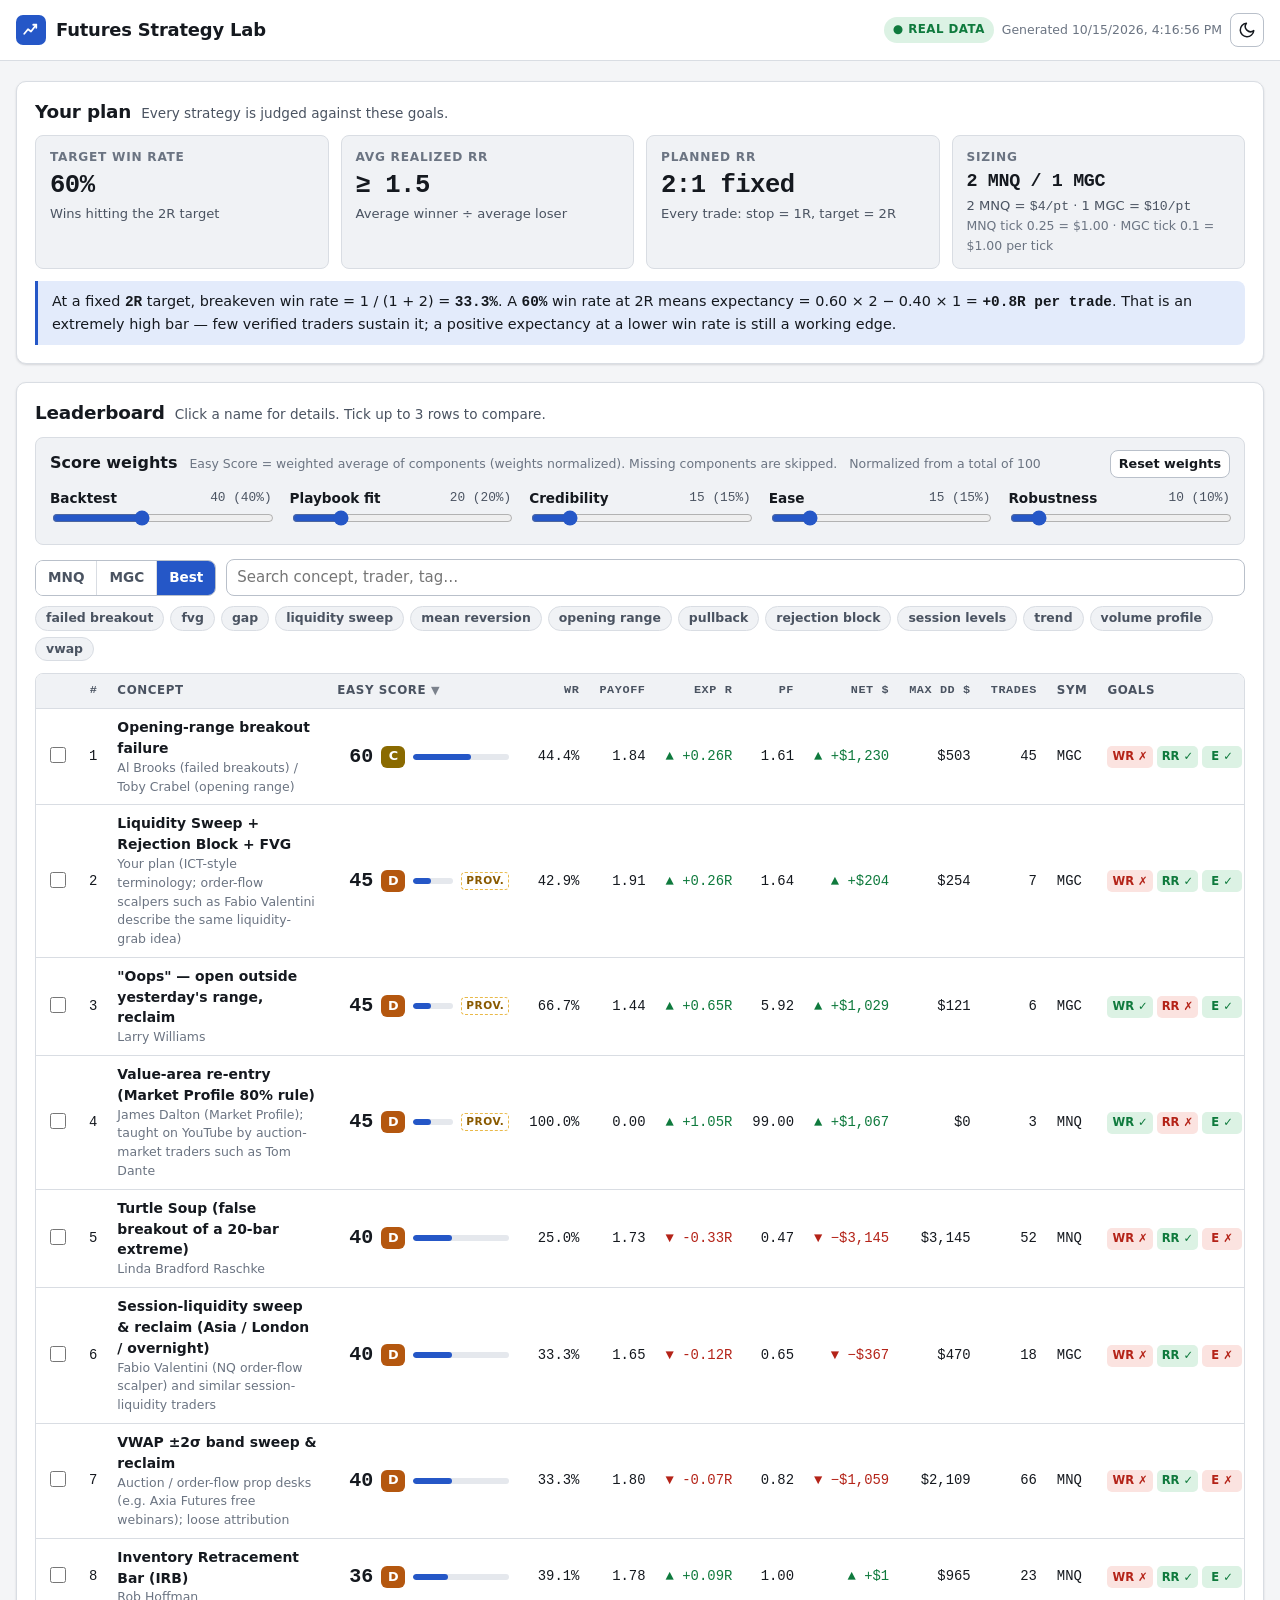
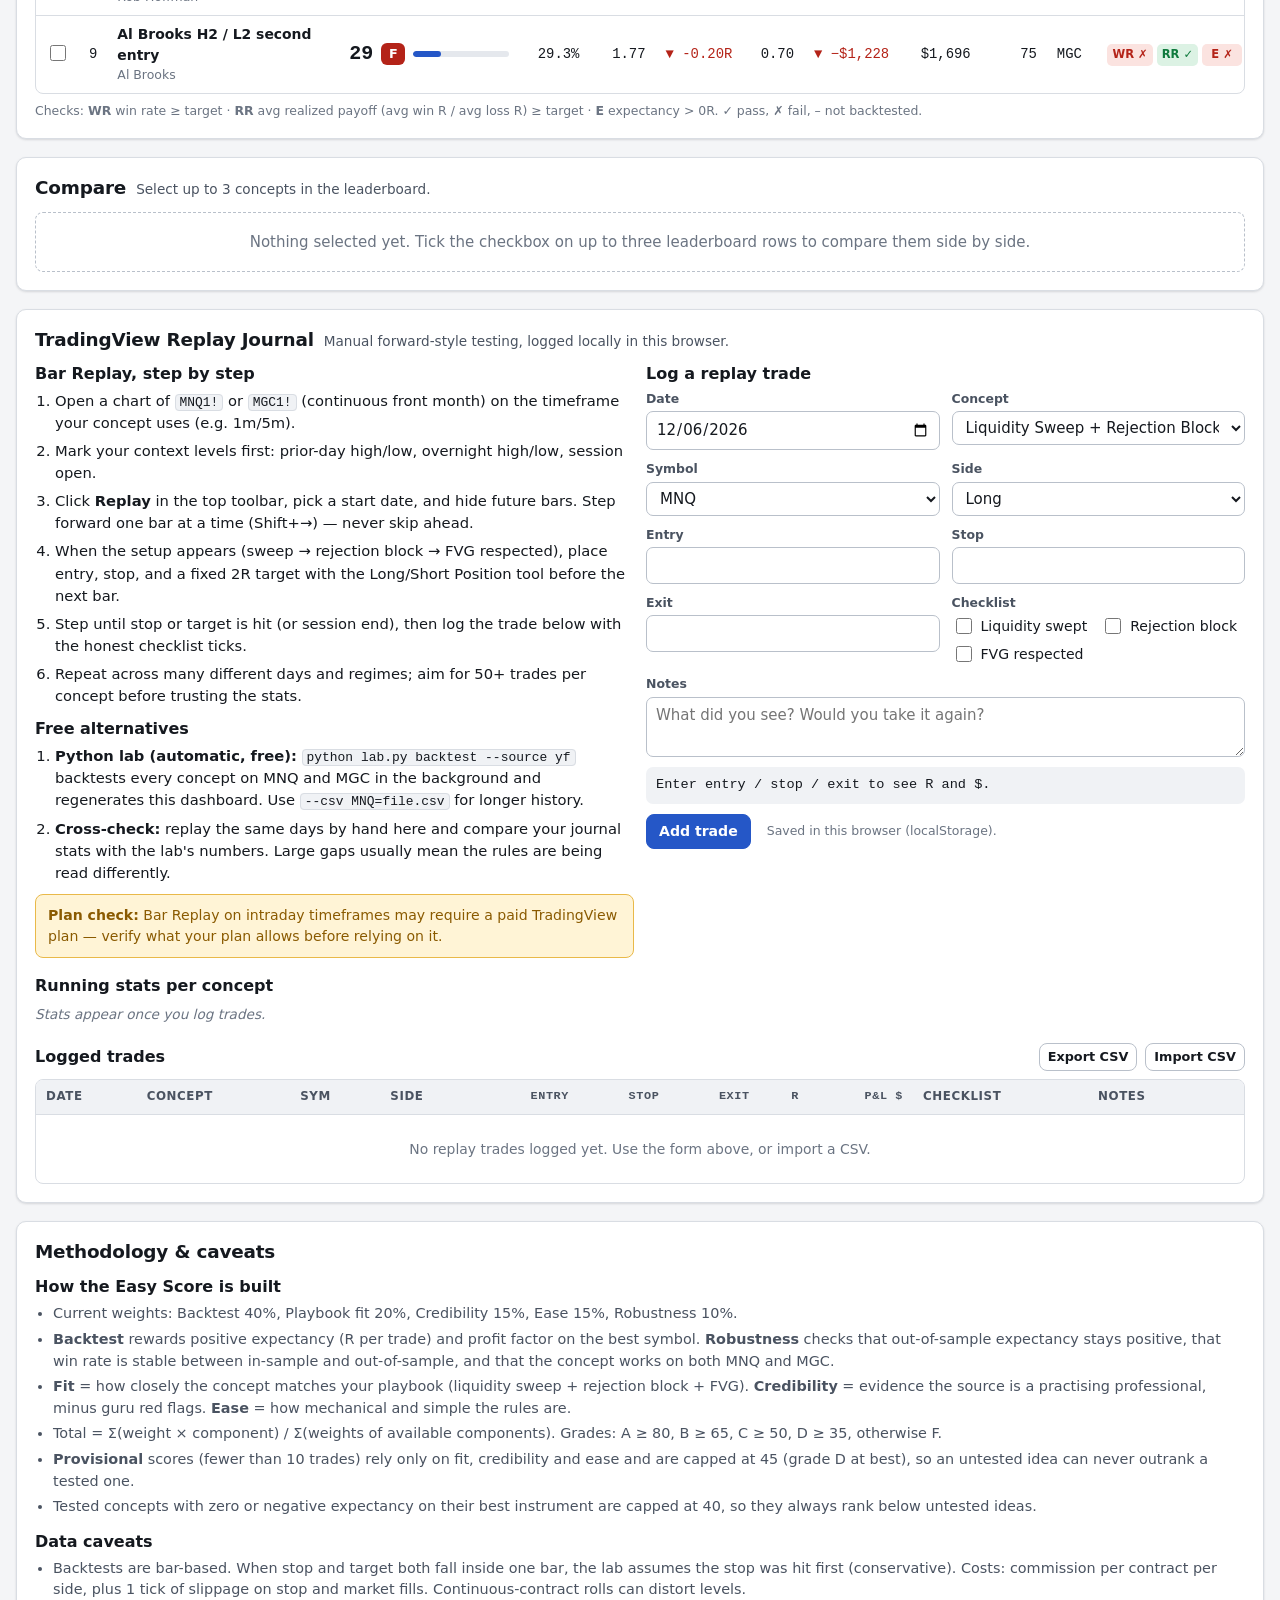
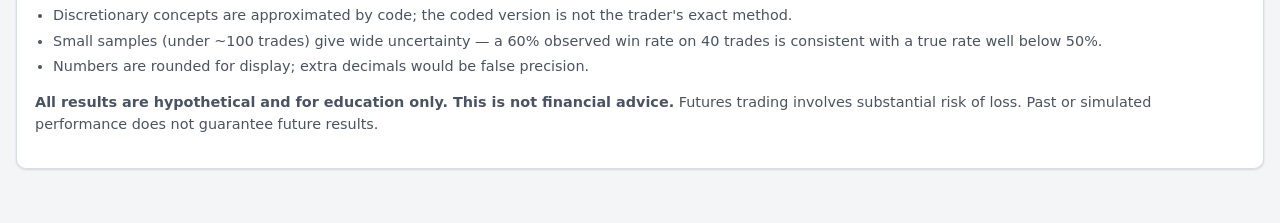
==== commit cb5dcc01: "Run lab on real Yahoo MNQ/MGC 5m data; cap provisional and losing scores - lab-data.js / summary.md " ====
--- a/futures-strategy-lab/mock.html
+++ b/futures-strategy-lab/mock.html
@@ -448,7 +448,8 @@
           <li><b>Backtest</b> rewards positive expectancy (R per trade) and profit factor on the best symbol. <b>Robustness</b> checks that out-of-sample expectancy stays positive, that win rate is stable between in-sample and out-of-sample, and that the concept works on both MNQ and MGC.</li>
           <li><b>Fit</b> = how closely the concept matches your playbook (liquidity sweep + rejection block + FVG). <b>Credibility</b> = evidence the source is a practising professional, minus guru red flags. <b>Ease</b> = how mechanical and simple the rules are.</li>
           <li>Total = Σ(weight × component) / Σ(weights of available components). Grades: A ≥ 80, B ≥ 65, C ≥ 50, D ≥ 35, otherwise F.</li>
-          <li><b>Provisional</b> scores have no backtest yet; they rely only on fit, credibility and ease and should not be compared 1:1 with tested ones.</li>
+          <li><b>Provisional</b> scores (fewer than 10 trades) rely only on fit, credibility and ease and are capped at 45 (grade D at best), so an untested idea can never outrank a tested one.</li>
+          <li>Tested concepts with zero or negative expectancy on their best instrument are capped at 40, so they always rank below untested ideas.</li>
         </ul>
         <h3>Data caveats</h3>
         <ul>
@@ -601,6 +602,7 @@
       robustness: null
     };
   }
+  var PROVISIONAL_CAP = 45, LOSING_CAP = 40;
   function scoreFor(c) {
     var comp = componentsFor(c), sw = 0, s = 0;
     COMPONENTS.forEach(function (k) {
@@ -610,6 +612,10 @@
     var total = sw > 0 ? s / sw : null;
     var sc = D.scores && D.scores[c.id];
     var provisional = !resultsFor(c.id) || !sc || !!sc.provisional || !isNum(comp.backtest);
+    // Untested (< 10 trades) concepts can't outrank tested ones on opinion alone.
+    if (provisional && total !== null) total = Math.min(total, PROVISIONAL_CAP);
+    // A tested strategy that loses money on its best instrument can't outrank an untested idea.
+    else if (total !== null && sc && sc.goal_checks && sc.goal_checks.expectancy && !sc.goal_checks.expectancy.pass) total = Math.min(total, LOSING_CAP);
     return { total: total, grade: gradeOf(total), provisional: provisional, comp: comp };
   }
   function goalChecks(m) {
@@ -761,7 +767,7 @@
           '<span class="who">' + esc(c.source ? c.source.trader : '') + '</span></div></td>' +
         '<td><div class="score-cell"><span class="score-num">' + scoreTxt + '</span><span class="grade ' + sc.grade + '">' + sc.grade + '</span>' +
           '<span class="bar" aria-hidden="true"><i style="width:' + (isNum(sc.total) ? Math.max(0, Math.min(100, sc.total)) : 0) + '%"></i></span>' +
-          (sc.provisional ? '<span class="prov" title="No backtest yet — score uses fit, credibility and ease only">prov.</span>' : '') + '</div></td>' +
+          (sc.provisional ? '<span class="prov" title="No backtest yet — fewer than 10 trades, score uses fit, credibility and ease only and is capped at 45">prov.</span>' : '') + '</div></td>' +
         (m ? (
           '<td class="num mono">' + fmtPct(m.win_rate) + '</td>' +
           '<td class="num mono">' + fmtNum(m.payoff_ratio) + '</td>' +
@@ -1037,7 +1043,7 @@
       (yt ? '<p style="margin:10px 0 0"><a href="' + esc(yt) + '" target="_blank" rel="noopener noreferrer">Search on YouTube ↗</a></p>' : '') + '</div>';
 
     if (!res || !Object.keys(res).length) {
-      h += '<div class="card"><h3>Backtest</h3><p class="na">Not backtested yet. The score above is provisional (fit, credibility, ease only).</p></div>';
+      h += '<div class="card"><h3>Backtest</h3><p class="na">Not backtested yet. The score above is provisional (fit, credibility, ease only; capped at 45).</p></div>';
     } else {
       var syms = Object.keys(res);
       if (!res[state.drawerSym]) state.drawerSym = syms[0];
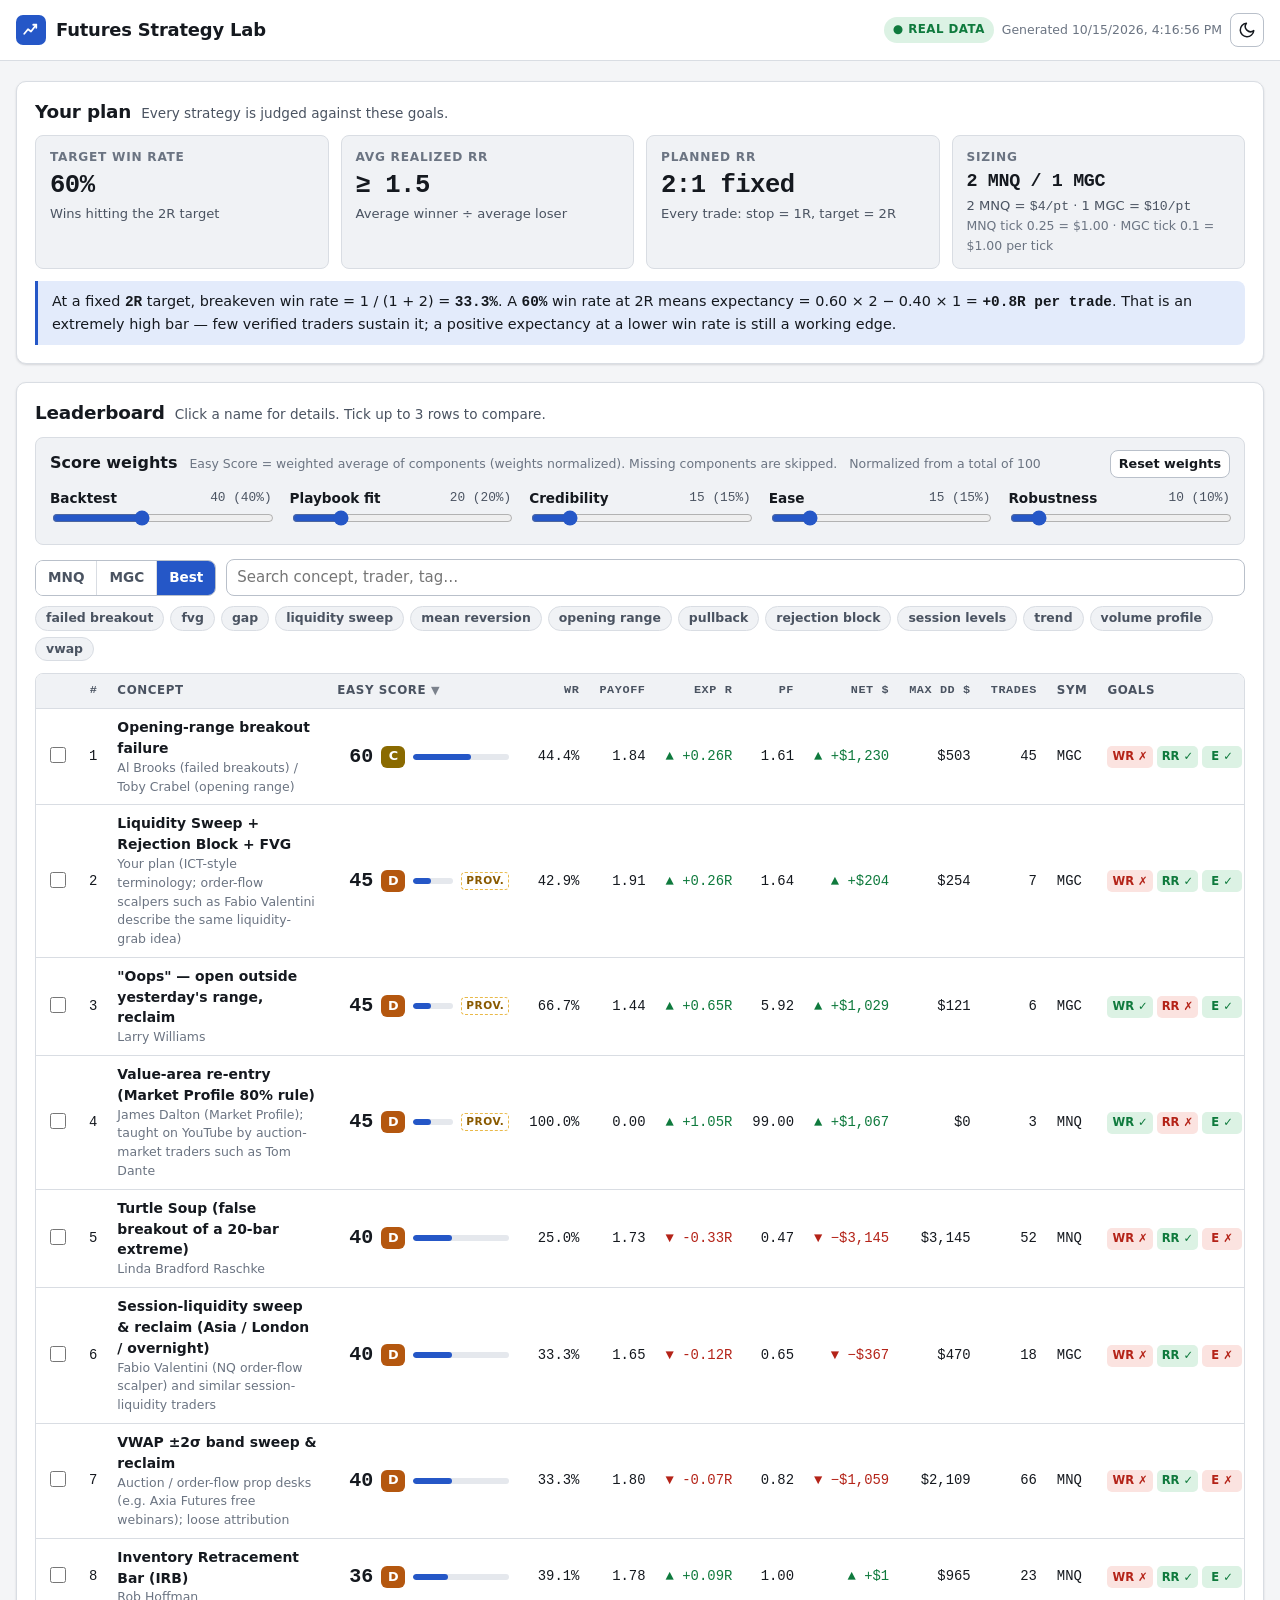
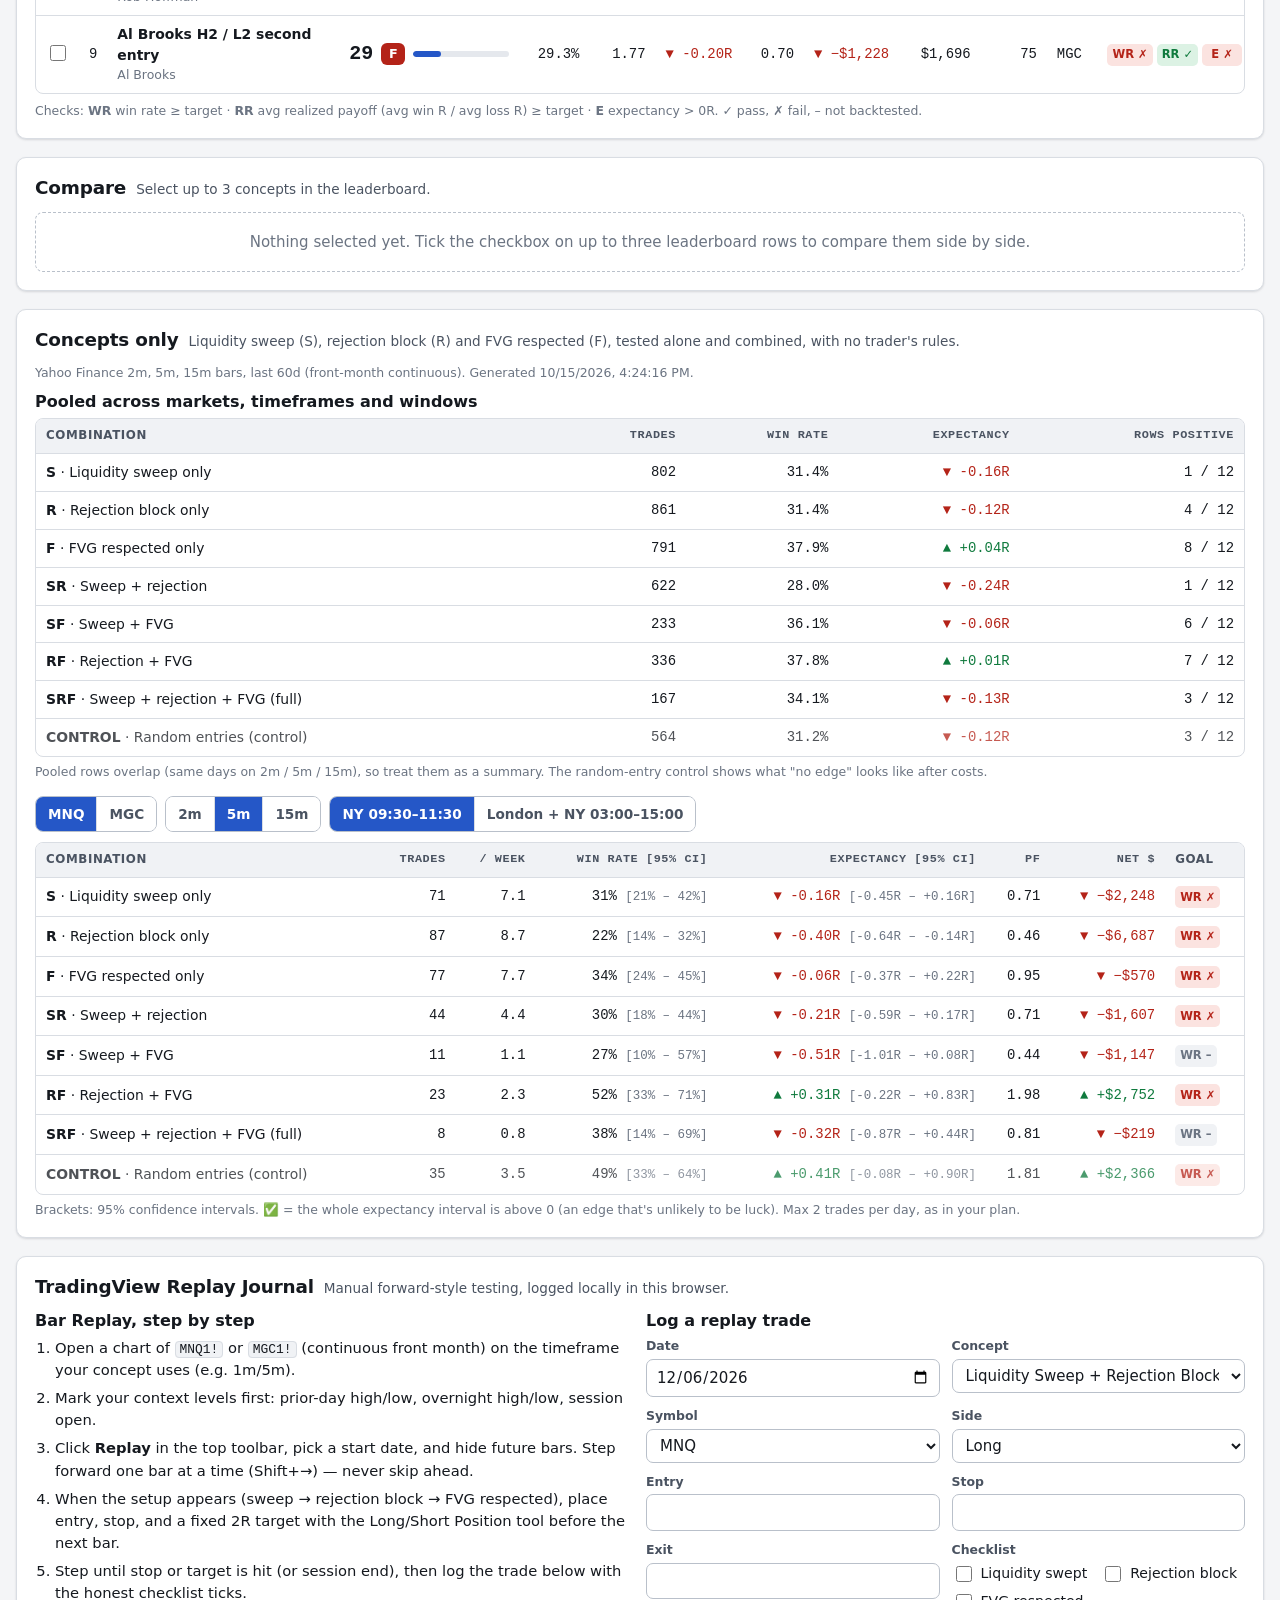
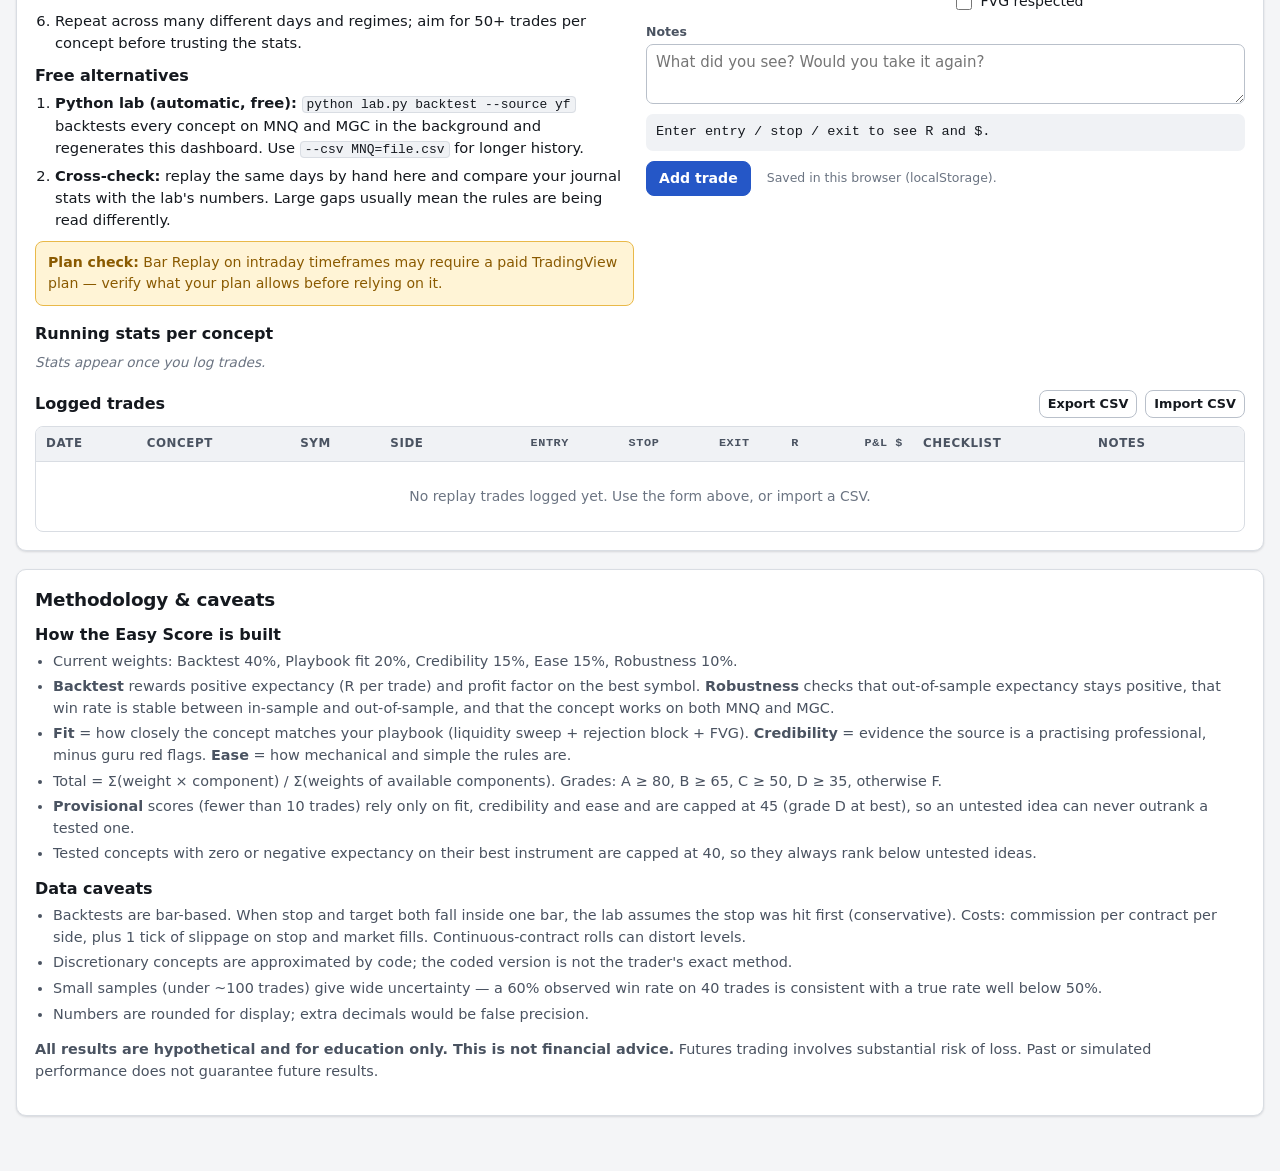
==== commit 7b938291: "Add concepts-only study: sweep / rejection block / FVG alone and combined - lab/components.py: S, R," ====
--- a/futures-strategy-lab/mock.html
+++ b/futures-strategy-lab/mock.html
@@ -295,6 +295,7 @@
 </style>
 <!-- Data: generated by the Python lab (python lab.py backtest ...). -->
 <script src="lab-data.js"></script>
+<script src="lab-concepts.js"></script>
 </head>
 <body>
 <header class="topbar">
@@ -373,6 +374,21 @@
         <div id="cmpBody"></div>
       </section>
     </div>
+
+    <section class="card hidden" id="concepts" aria-labelledby="ccTitle">
+      <div class="section-head"><h2 id="ccTitle">Concepts only</h2><span class="muted small">Liquidity sweep (S), rejection block (R) and FVG respected (F), tested alone and combined, with no trader's rules.</span></div>
+      <p class="tiny" id="ccNote" style="margin:0 0 10px"></p>
+      <h3 style="margin:4px 0 6px">Pooled across markets, timeframes and windows</h3>
+      <div class="table-scroll"><table id="ccPooled"></table></div>
+      <p class="tiny" style="margin:6px 0 14px">Pooled rows overlap (same days on 2m / 5m / 15m), so treat them as a summary. The random-entry control shows what "no edge" looks like after costs.</p>
+      <div style="display:flex;flex-wrap:wrap;gap:8px;align-items:center;margin-bottom:10px">
+        <div class="seg" role="group" aria-label="Market" id="ccSym"></div>
+        <div class="seg" role="group" aria-label="Timeframe" id="ccTf"></div>
+        <div class="seg" role="group" aria-label="Session window" id="ccWin"></div>
+      </div>
+      <div class="table-scroll"><table id="ccTable"></table></div>
+      <p class="tiny" style="margin:6px 0 0">Brackets: 95% confidence intervals. ✅ = the whole expectancy interval is above 0 (an edge that's unlikely to be luck). Max 2 trades per day, as in your plan.</p>
+    </section>
 
     <section class="card" id="journal" aria-labelledby="jTitle">
       <div class="section-head"><h2 id="jTitle">TradingView Replay Journal</h2><span class="muted small">Manual forward-style testing, logged locally in this browser.</span></div>
@@ -1297,6 +1313,53 @@
     });
   }
 
+  /* ---------- Concepts only (sweep / rejection / FVG study) ---------- */
+  var cc = { sym: null, tf: null, win: null };
+  function ccSeg(id, values, key, labels) {
+    $(id).innerHTML = values.map(function (v) {
+      return '<button type="button" data-v="' + esc(v) + '" aria-pressed="' + (cc[key] === v) + '">' + esc(labels ? labels[v] || v : v) + '</button>';
+    }).join('');
+    $(id).onclick = function (e) {
+      var b = e.target.closest('button'); if (!b) return;
+      cc[key] = b.getAttribute('data-v'); renderComponents();
+    };
+  }
+  function ccRange(lo, hi, f) { return isNum(lo) && isNum(hi) ? ' <span class="tiny">[' + f(lo) + ' – ' + f(hi) + ']</span>' : ''; }
+  function renderComponents() {
+    var C = window.LAB_COMPONENTS;
+    if (!C || !Array.isArray(C.rows) || !C.rows.length) return;
+    $('concepts').classList.remove('hidden');
+    $('ccNote').textContent = (C.data_mode === 'synthetic' ? 'DEMO DATA — not evidence. ' : '') + (C.data_note || '') +
+      (C.generated_at ? ' Generated ' + new Date(C.generated_at).toLocaleString() + '.' : '');
+    var uniq = function (k) { var o = []; C.rows.forEach(function (r) { if (o.indexOf(r[k]) < 0) o.push(r[k]); }); return o; };
+    var syms = uniq('symbol'), tfs = uniq('timeframe'), wins = uniq('window');
+    if (syms.indexOf(cc.sym) < 0) cc.sym = syms[0];
+    if (tfs.indexOf(cc.tf) < 0) cc.tf = tfs.indexOf('5m') >= 0 ? '5m' : tfs[0];
+    if (wins.indexOf(cc.win) < 0) cc.win = wins[0];
+    ccSeg('ccSym', syms, 'sym'); ccSeg('ccTf', tfs, 'tf');
+    ccSeg('ccWin', wins, 'win', { ny_am: 'NY 09:30–11:30', extended: 'London + NY 03:00–15:00' });
+    var g = goals(), target = g.target_wr || 0.6;
+    var pooled = C.pooled || [];
+    $('ccPooled').innerHTML = '<thead><tr><th>Combination</th><th class="num">Trades</th><th class="num">Win rate</th><th class="num">Expectancy</th><th class="num">Rows positive</th></tr></thead><tbody>' +
+      pooled.map(function (p) {
+        return '<tr' + (p.combo === 'CONTROL' ? ' style="opacity:.75"' : '') + '><td><b>' + esc(p.combo) + '</b> · ' + esc(p.label) + '</td><td class="num">' + esc(p.trades) +
+          '</td><td class="num">' + fmtPct(p.win_rate) + '</td><td class="num">' + signed(p.expectancy_r, fmtR(p.expectancy_r, true)) +
+          '</td><td class="num">' + esc(p.positive_rows) + ' / ' + esc(p.rows) + '</td></tr>';
+      }).join('') + '</tbody>';
+    var rows = C.rows.filter(function (r) { return r.symbol === cc.sym && r.timeframe === cc.tf && r.window === cc.win; });
+    $('ccTable').innerHTML = '<thead><tr><th>Combination</th><th class="num">Trades</th><th class="num">/ week</th><th class="num">Win rate [95% CI]</th><th class="num">Expectancy [95% CI]</th><th class="num">PF</th><th class="num">Net $</th><th>Goal</th></tr></thead><tbody>' +
+      rows.map(function (r) {
+        if (!r.trades) return '<tr><td><b>' + esc(r.combo) + '</b> · ' + esc(r.label) + '</td><td class="num">0</td><td colspan="6" class="na">no signals</td></tr>';
+        var sig = isNum(r.exp_lo) && r.exp_lo > 0 ? ' ✅' : '';
+        return '<tr' + (r.combo === 'CONTROL' ? ' style="opacity:.75"' : '') + '><td><b>' + esc(r.combo) + '</b> · ' + esc(r.label) + sig + '</td>' +
+          '<td class="num">' + esc(r.trades) + '</td><td class="num">' + fmtNum(r.trades_per_week, 1) + '</td>' +
+          '<td class="num">' + fmtPct(r.win_rate, 0) + ccRange(r.wr_lo, r.wr_hi, function (x) { return fmtPct(x, 0); }) + '</td>' +
+          '<td class="num">' + signed(r.expectancy_r, fmtR(r.expectancy_r, true)) + ccRange(r.exp_lo, r.exp_hi, function (x) { return fmtR(x, true); }) + '</td>' +
+          '<td class="num">' + fmtNum(r.profit_factor, 2) + '</td><td class="num">' + signed(r.net_pnl, fmtUsd(r.net_pnl, true)) + '</td>' +
+          '<td>' + checkPill('WR', r.trades >= 20 ? r.win_rate >= target : null) + '</td></tr>';
+      }).join('') + '</tbody>';
+  }
+
   /* ---------- Boot ---------- */
   function loadData(cb) {
     cb(window.LAB_DATA || null, false);
@@ -1306,6 +1369,7 @@
   }
   function boot() {
     initTheme();
+    try { renderComponents(); } catch (e) { console.error(e); }
     loadData(function (data, fromSample) {
       if (!data || typeof data !== 'object') {
         $('emptyState').classList.remove('hidden');
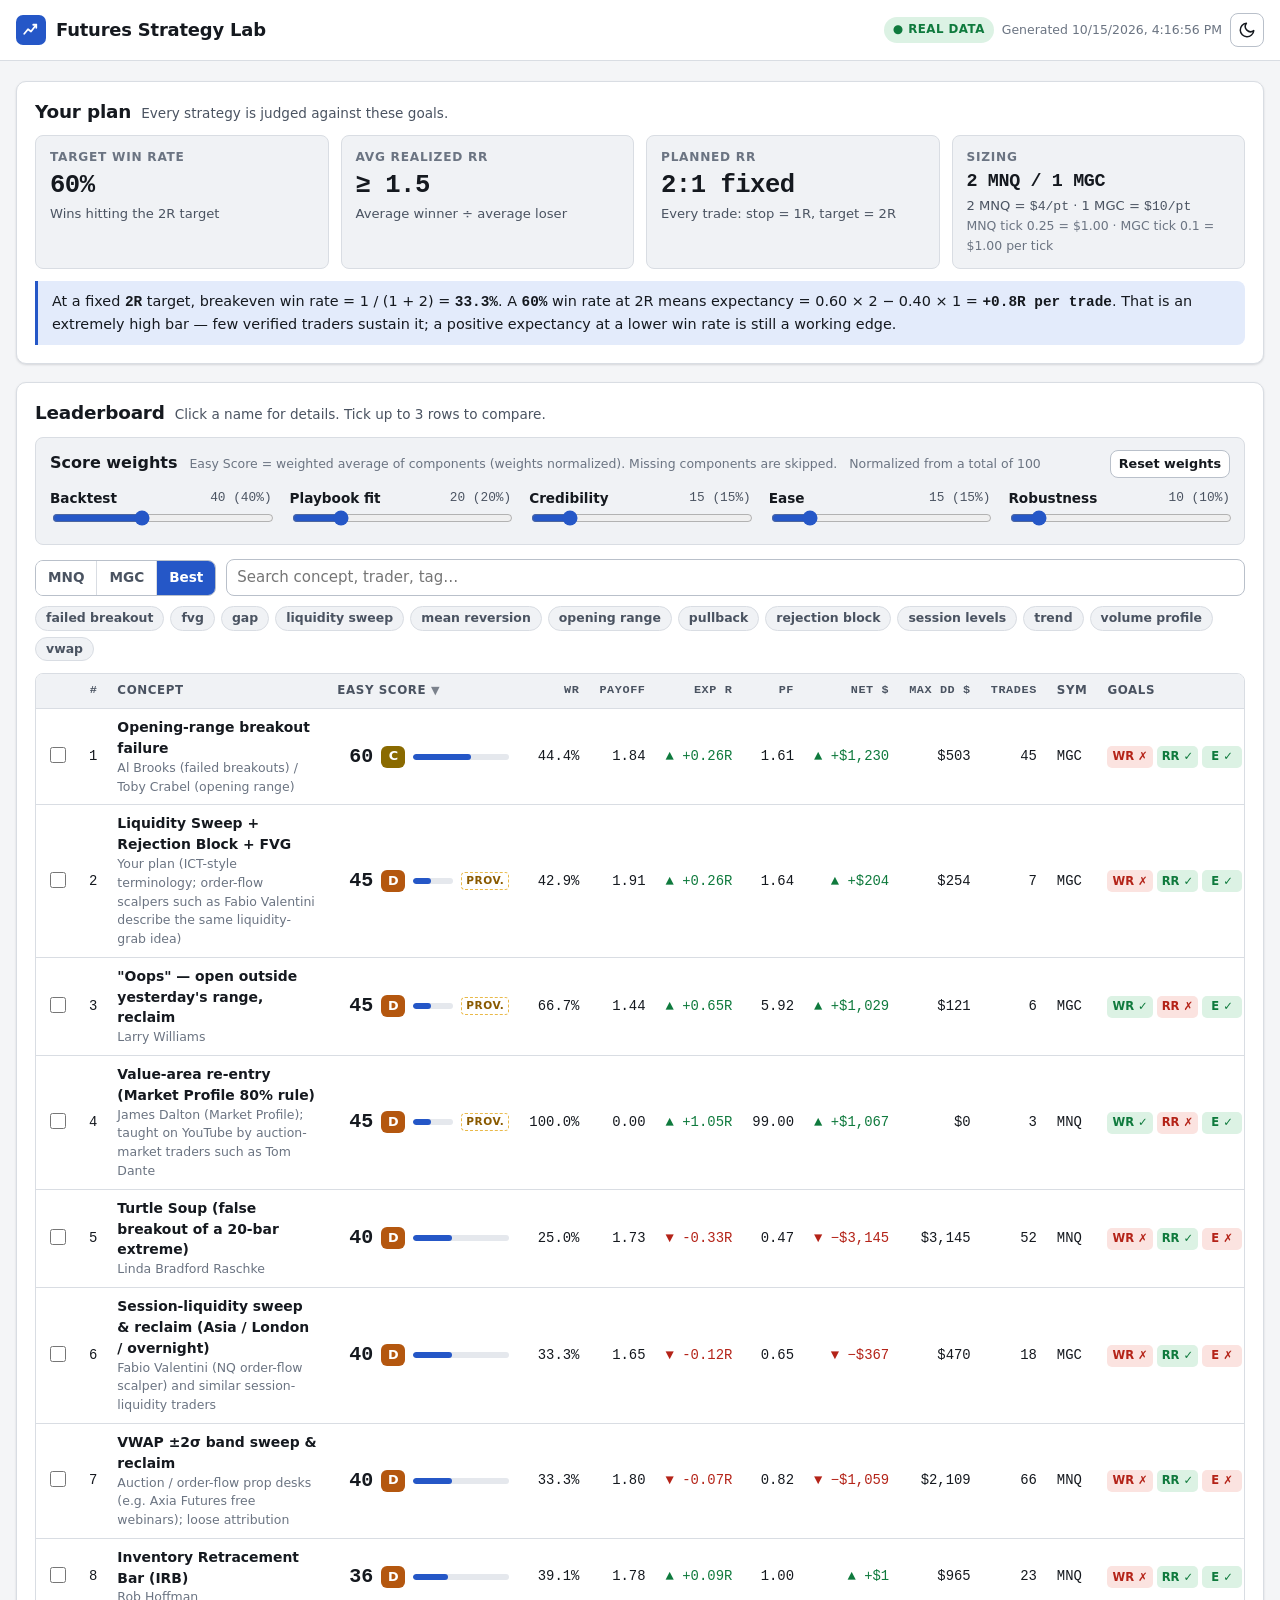
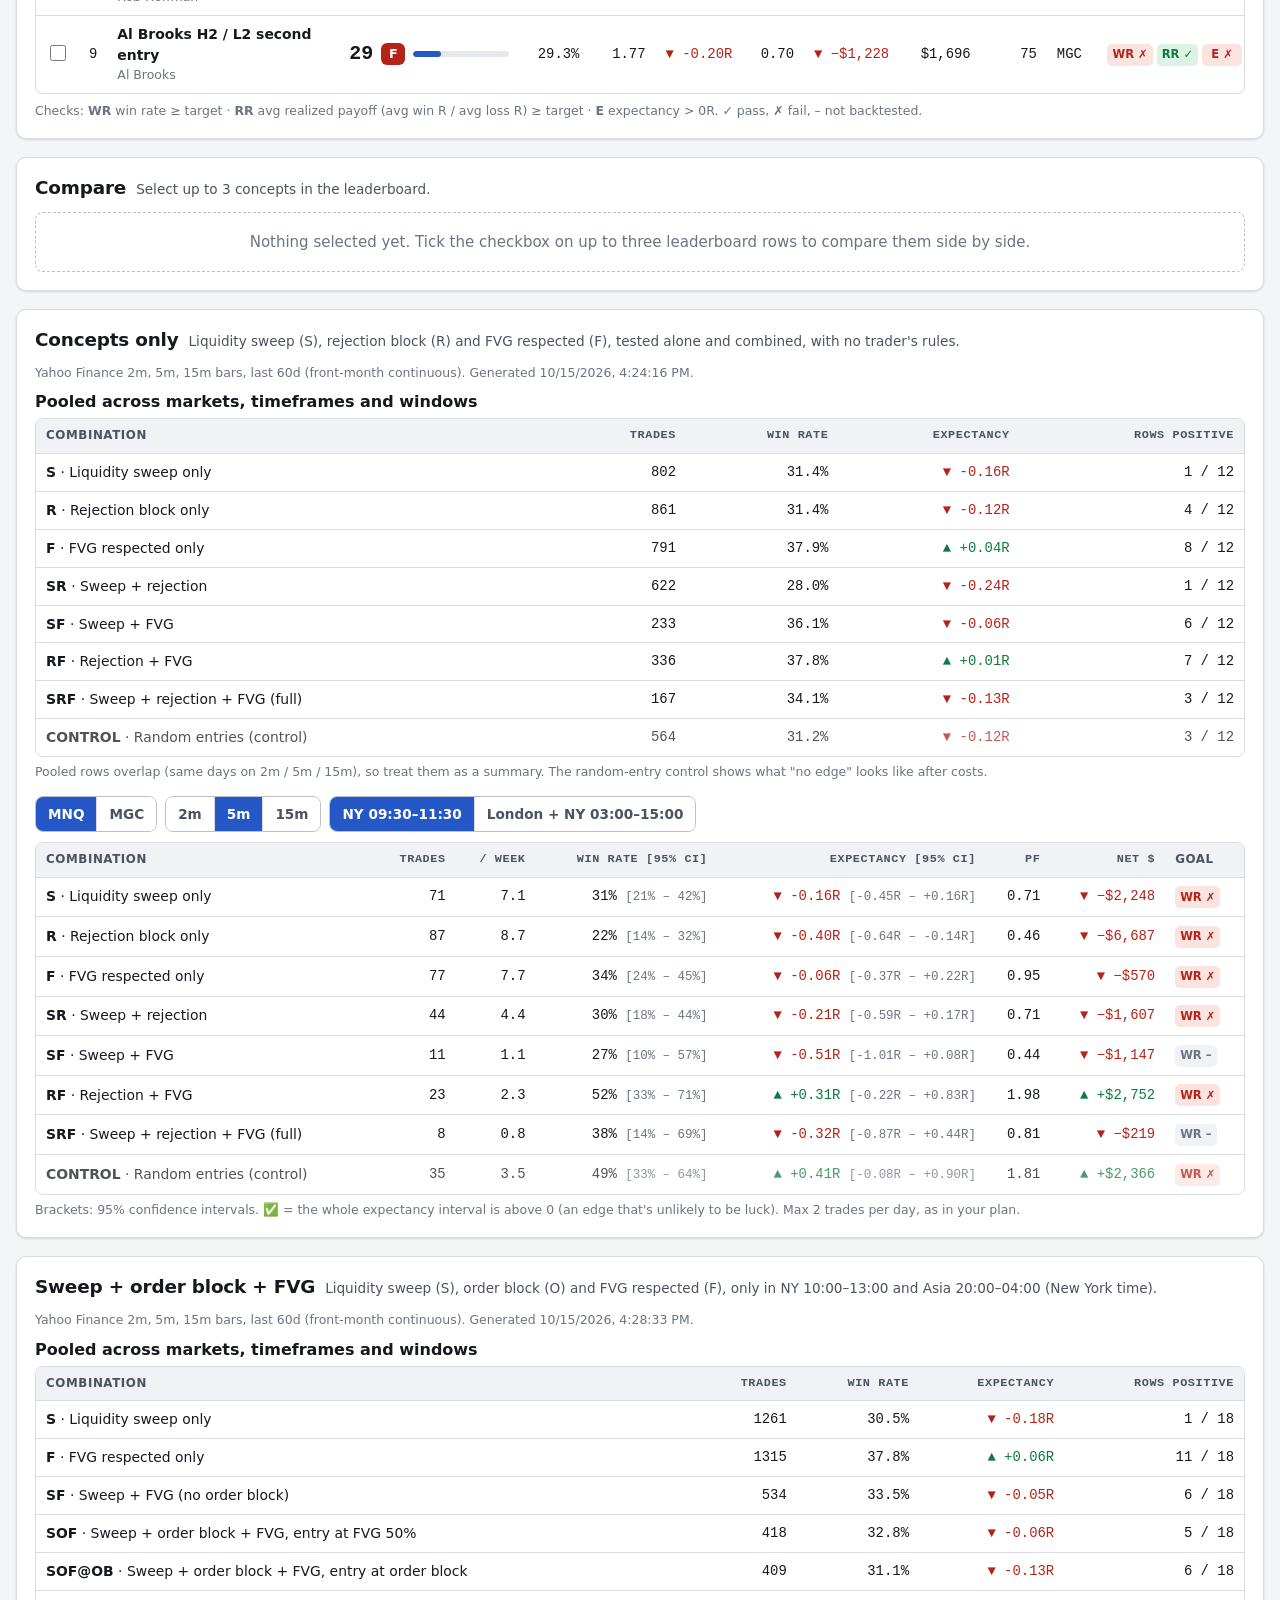
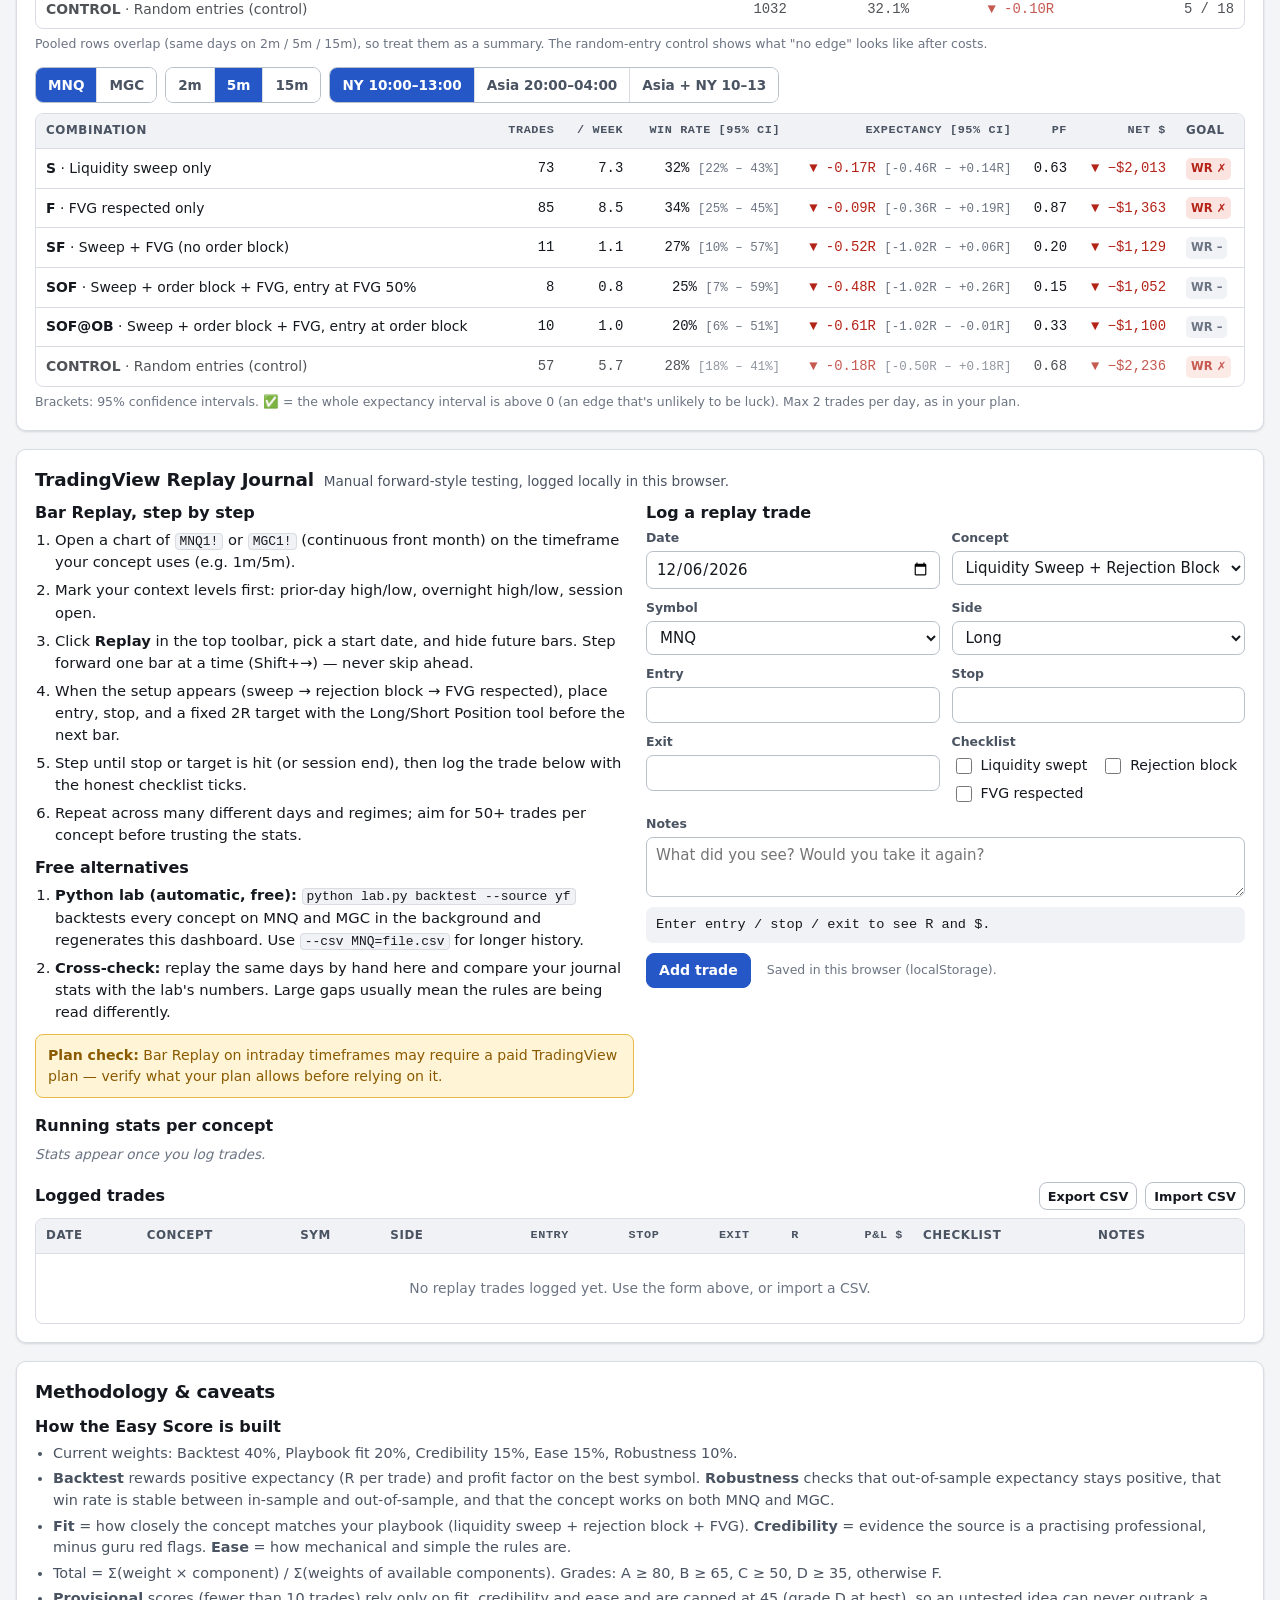
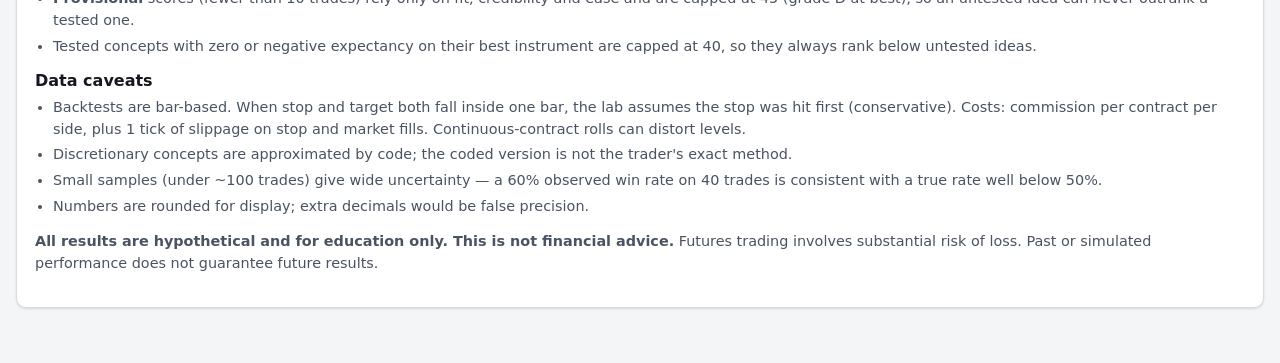
==== commit 5900cee7: "Add sweep + order block + FVG study for NY 10-13 and Asia 20-04 - components: order block = last opp" ====
--- a/futures-strategy-lab/mock.html
+++ b/futures-strategy-lab/mock.html
@@ -296,6 +296,7 @@
 <!-- Data: generated by the Python lab (python lab.py backtest ...). -->
 <script src="lab-data.js"></script>
 <script src="lab-concepts.js"></script>
+<script src="lab-ob.js"></script>
 </head>
 <body>
 <header class="topbar">
@@ -387,6 +388,21 @@
         <div class="seg" role="group" aria-label="Session window" id="ccWin"></div>
       </div>
       <div class="table-scroll"><table id="ccTable"></table></div>
+      <p class="tiny" style="margin:6px 0 0">Brackets: 95% confidence intervals. ✅ = the whole expectancy interval is above 0 (an edge that's unlikely to be luck). Max 2 trades per day, as in your plan.</p>
+    </section>
+
+    <section class="card hidden" id="obStudy" aria-labelledby="obTitle">
+      <div class="section-head"><h2 id="obTitle">Sweep + order block + FVG</h2><span class="muted small">Liquidity sweep (S), order block (O) and FVG respected (F), only in NY 10:00–13:00 and Asia 20:00–04:00 (New York time).</span></div>
+      <p class="tiny" id="obNote" style="margin:0 0 10px"></p>
+      <h3 style="margin:4px 0 6px">Pooled across markets, timeframes and windows</h3>
+      <div class="table-scroll"><table id="obPooled"></table></div>
+      <p class="tiny" style="margin:6px 0 14px">Pooled rows overlap (same days on 2m / 5m / 15m), so treat them as a summary. The random-entry control shows what "no edge" looks like after costs.</p>
+      <div style="display:flex;flex-wrap:wrap;gap:8px;align-items:center;margin-bottom:10px">
+        <div class="seg" role="group" aria-label="Market" id="obSym"></div>
+        <div class="seg" role="group" aria-label="Timeframe" id="obTf"></div>
+        <div class="seg" role="group" aria-label="Session window" id="obWin"></div>
+      </div>
+      <div class="table-scroll"><table id="obTable"></table></div>
       <p class="tiny" style="margin:6px 0 0">Brackets: 95% confidence intervals. ✅ = the whole expectancy interval is above 0 (an edge that's unlikely to be luck). Max 2 trades per day, as in your plan.</p>
     </section>
 
@@ -1314,8 +1330,14 @@
   }
 
   /* ---------- Concepts only (sweep / rejection / FVG study) ---------- */
-  var cc = { sym: null, tf: null, win: null };
-  function ccSeg(id, values, key, labels) {
+  var WIN_LABELS = { ny_am: 'NY 09:30–11:30', extended: 'London + NY 03:00–15:00', ny_10_13: 'NY 10:00–13:00',
+    asia_20_04: 'Asia 20:00–04:00', both: 'Asia + NY 10–13' };
+  var STUDIES = [
+    { data: function () { return window.LAB_COMPONENTS; }, p: 'cc', st: { sym: null, tf: null, win: null } },
+    { data: function () { return window.LAB_OB; }, p: 'ob', st: { sym: null, tf: null, win: null } }
+  ];
+  function renderComponents() { STUDIES.forEach(renderStudy); }
+  function ccSeg(id, values, key, labels, cc) {
     $(id).innerHTML = values.map(function (v) {
       return '<button type="button" data-v="' + esc(v) + '" aria-pressed="' + (cc[key] === v) + '">' + esc(labels ? labels[v] || v : v) + '</button>';
     }).join('');
@@ -1325,29 +1347,29 @@
     };
   }
   function ccRange(lo, hi, f) { return isNum(lo) && isNum(hi) ? ' <span class="tiny">[' + f(lo) + ' – ' + f(hi) + ']</span>' : ''; }
-  function renderComponents() {
-    var C = window.LAB_COMPONENTS;
+  function renderStudy(S) {
+    var C = S.data(), P = S.p, cc = S.st;
     if (!C || !Array.isArray(C.rows) || !C.rows.length) return;
-    $('concepts').classList.remove('hidden');
-    $('ccNote').textContent = (C.data_mode === 'synthetic' ? 'DEMO DATA — not evidence. ' : '') + (C.data_note || '') +
+    $(P === 'cc' ? 'concepts' : 'obStudy').classList.remove('hidden');
+    $(P + 'Note').textContent = (C.data_mode === 'synthetic' ? 'DEMO DATA — not evidence. ' : '') + (C.data_note || '') +
       (C.generated_at ? ' Generated ' + new Date(C.generated_at).toLocaleString() + '.' : '');
     var uniq = function (k) { var o = []; C.rows.forEach(function (r) { if (o.indexOf(r[k]) < 0) o.push(r[k]); }); return o; };
     var syms = uniq('symbol'), tfs = uniq('timeframe'), wins = uniq('window');
     if (syms.indexOf(cc.sym) < 0) cc.sym = syms[0];
     if (tfs.indexOf(cc.tf) < 0) cc.tf = tfs.indexOf('5m') >= 0 ? '5m' : tfs[0];
     if (wins.indexOf(cc.win) < 0) cc.win = wins[0];
-    ccSeg('ccSym', syms, 'sym'); ccSeg('ccTf', tfs, 'tf');
-    ccSeg('ccWin', wins, 'win', { ny_am: 'NY 09:30–11:30', extended: 'London + NY 03:00–15:00' });
+    ccSeg(P + 'Sym', syms, 'sym', null, cc); ccSeg(P + 'Tf', tfs, 'tf', null, cc);
+    ccSeg(P + 'Win', wins, 'win', WIN_LABELS, cc);
     var g = goals(), target = g.target_wr || 0.6;
     var pooled = C.pooled || [];
-    $('ccPooled').innerHTML = '<thead><tr><th>Combination</th><th class="num">Trades</th><th class="num">Win rate</th><th class="num">Expectancy</th><th class="num">Rows positive</th></tr></thead><tbody>' +
+    $(P + 'Pooled').innerHTML = '<thead><tr><th>Combination</th><th class="num">Trades</th><th class="num">Win rate</th><th class="num">Expectancy</th><th class="num">Rows positive</th></tr></thead><tbody>' +
       pooled.map(function (p) {
         return '<tr' + (p.combo === 'CONTROL' ? ' style="opacity:.75"' : '') + '><td><b>' + esc(p.combo) + '</b> · ' + esc(p.label) + '</td><td class="num">' + esc(p.trades) +
           '</td><td class="num">' + fmtPct(p.win_rate) + '</td><td class="num">' + signed(p.expectancy_r, fmtR(p.expectancy_r, true)) +
           '</td><td class="num">' + esc(p.positive_rows) + ' / ' + esc(p.rows) + '</td></tr>';
       }).join('') + '</tbody>';
     var rows = C.rows.filter(function (r) { return r.symbol === cc.sym && r.timeframe === cc.tf && r.window === cc.win; });
-    $('ccTable').innerHTML = '<thead><tr><th>Combination</th><th class="num">Trades</th><th class="num">/ week</th><th class="num">Win rate [95% CI]</th><th class="num">Expectancy [95% CI]</th><th class="num">PF</th><th class="num">Net $</th><th>Goal</th></tr></thead><tbody>' +
+    $(P + 'Table').innerHTML = '<thead><tr><th>Combination</th><th class="num">Trades</th><th class="num">/ week</th><th class="num">Win rate [95% CI]</th><th class="num">Expectancy [95% CI]</th><th class="num">PF</th><th class="num">Net $</th><th>Goal</th></tr></thead><tbody>' +
       rows.map(function (r) {
         if (!r.trades) return '<tr><td><b>' + esc(r.combo) + '</b> · ' + esc(r.label) + '</td><td class="num">0</td><td colspan="6" class="na">no signals</td></tr>';
         var sig = isNum(r.exp_lo) && r.exp_lo > 0 ? ' ✅' : '';
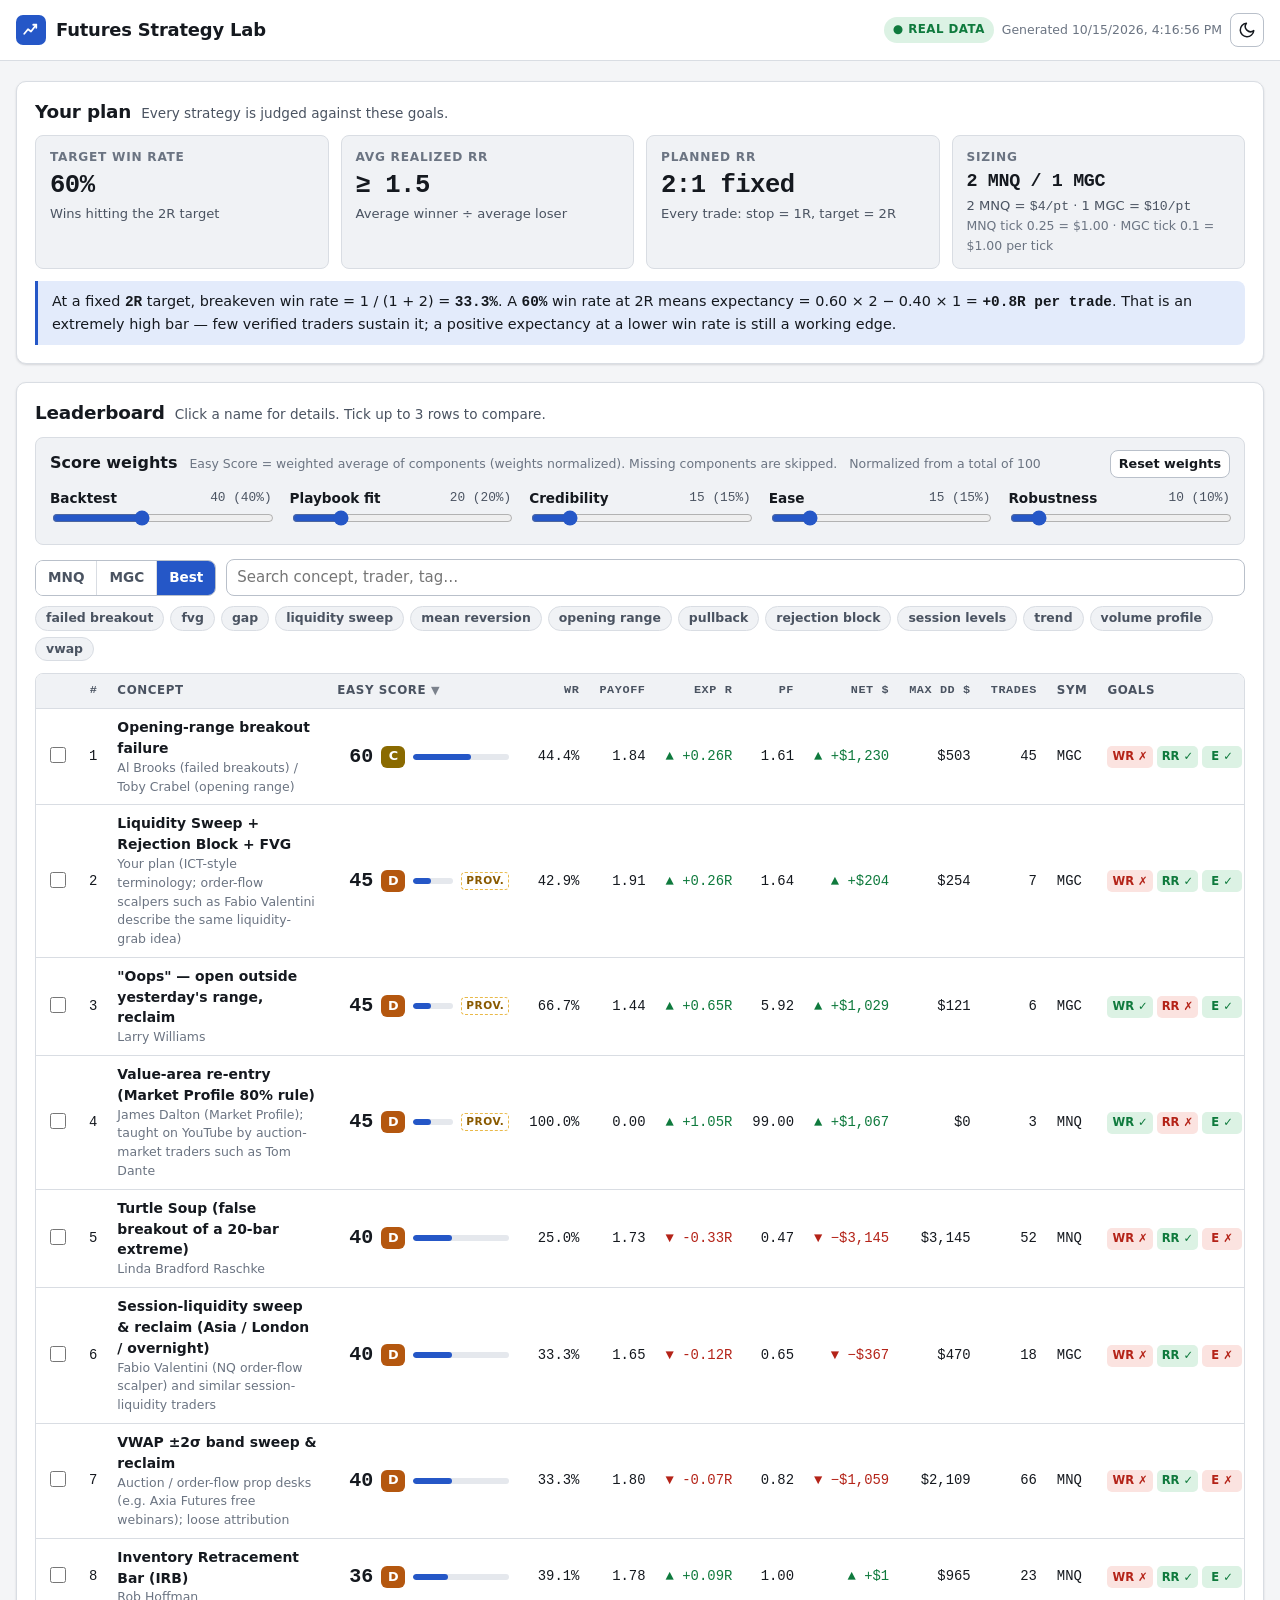
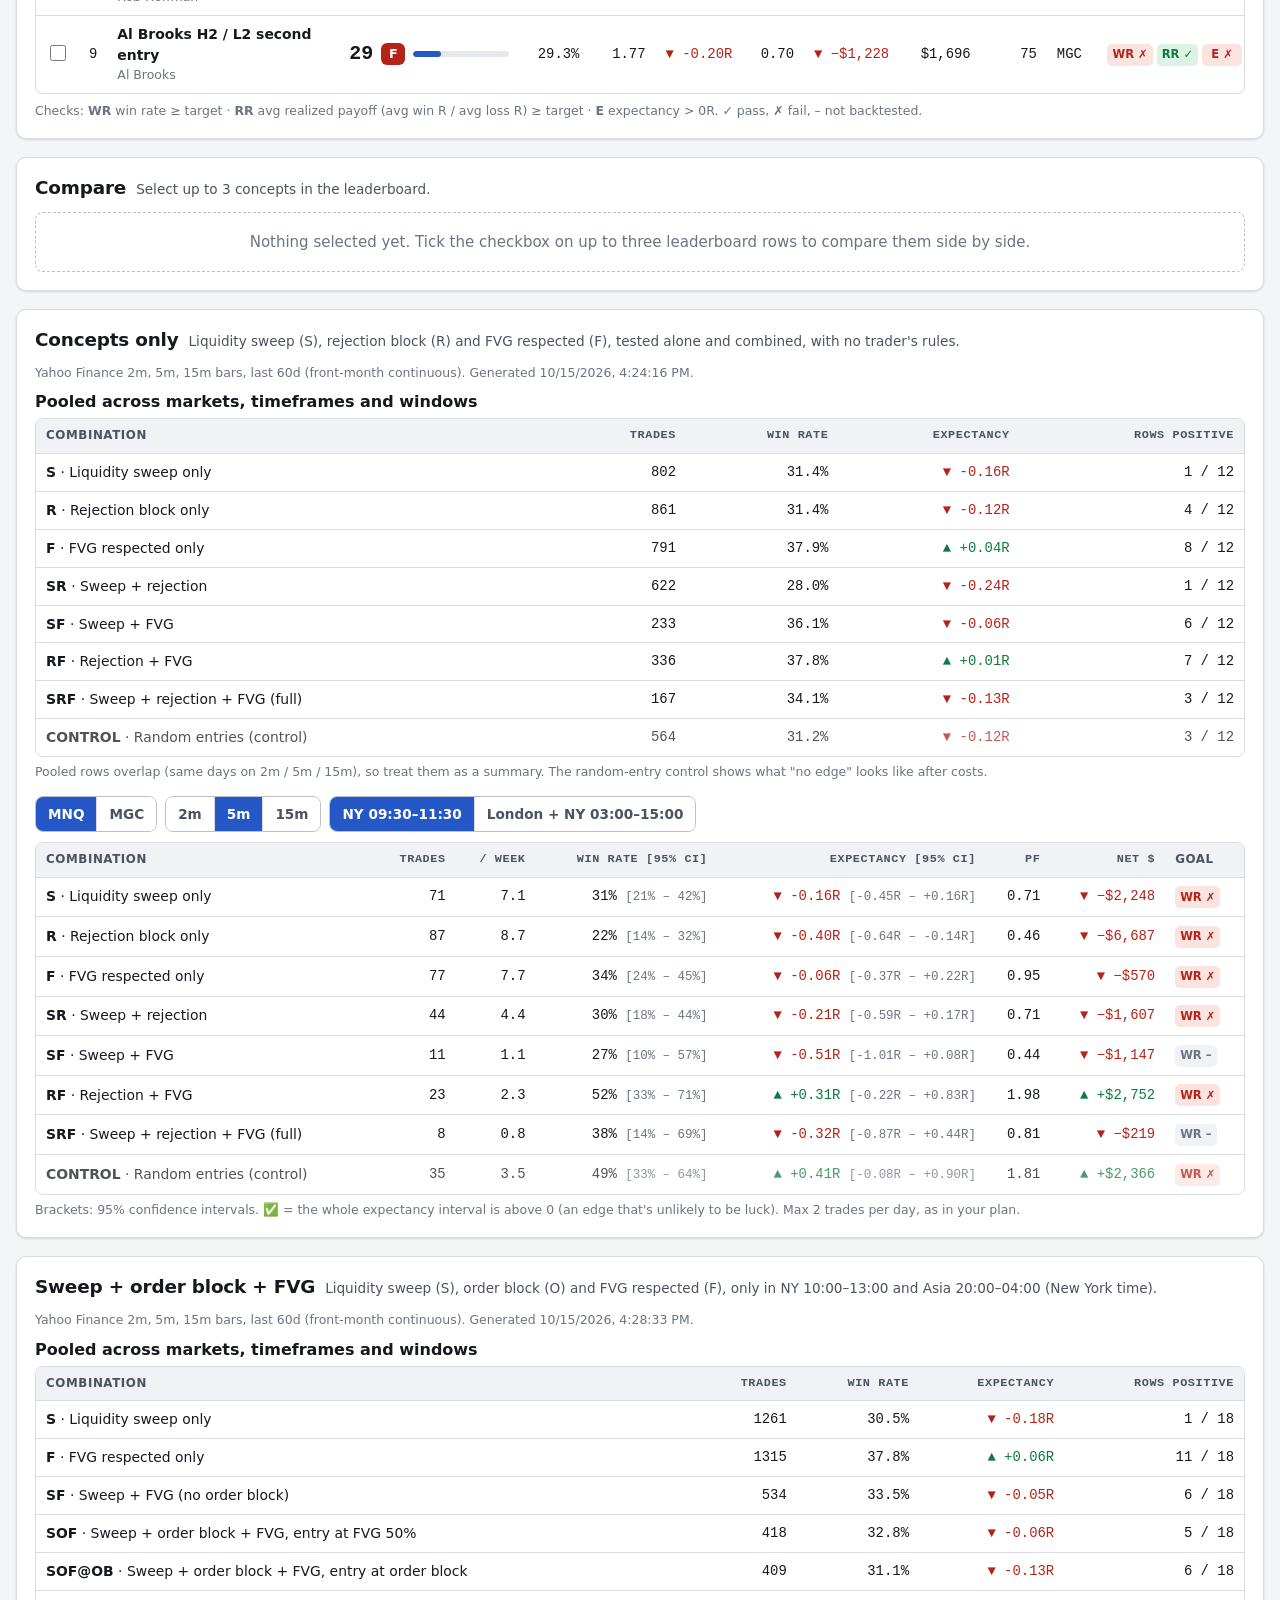
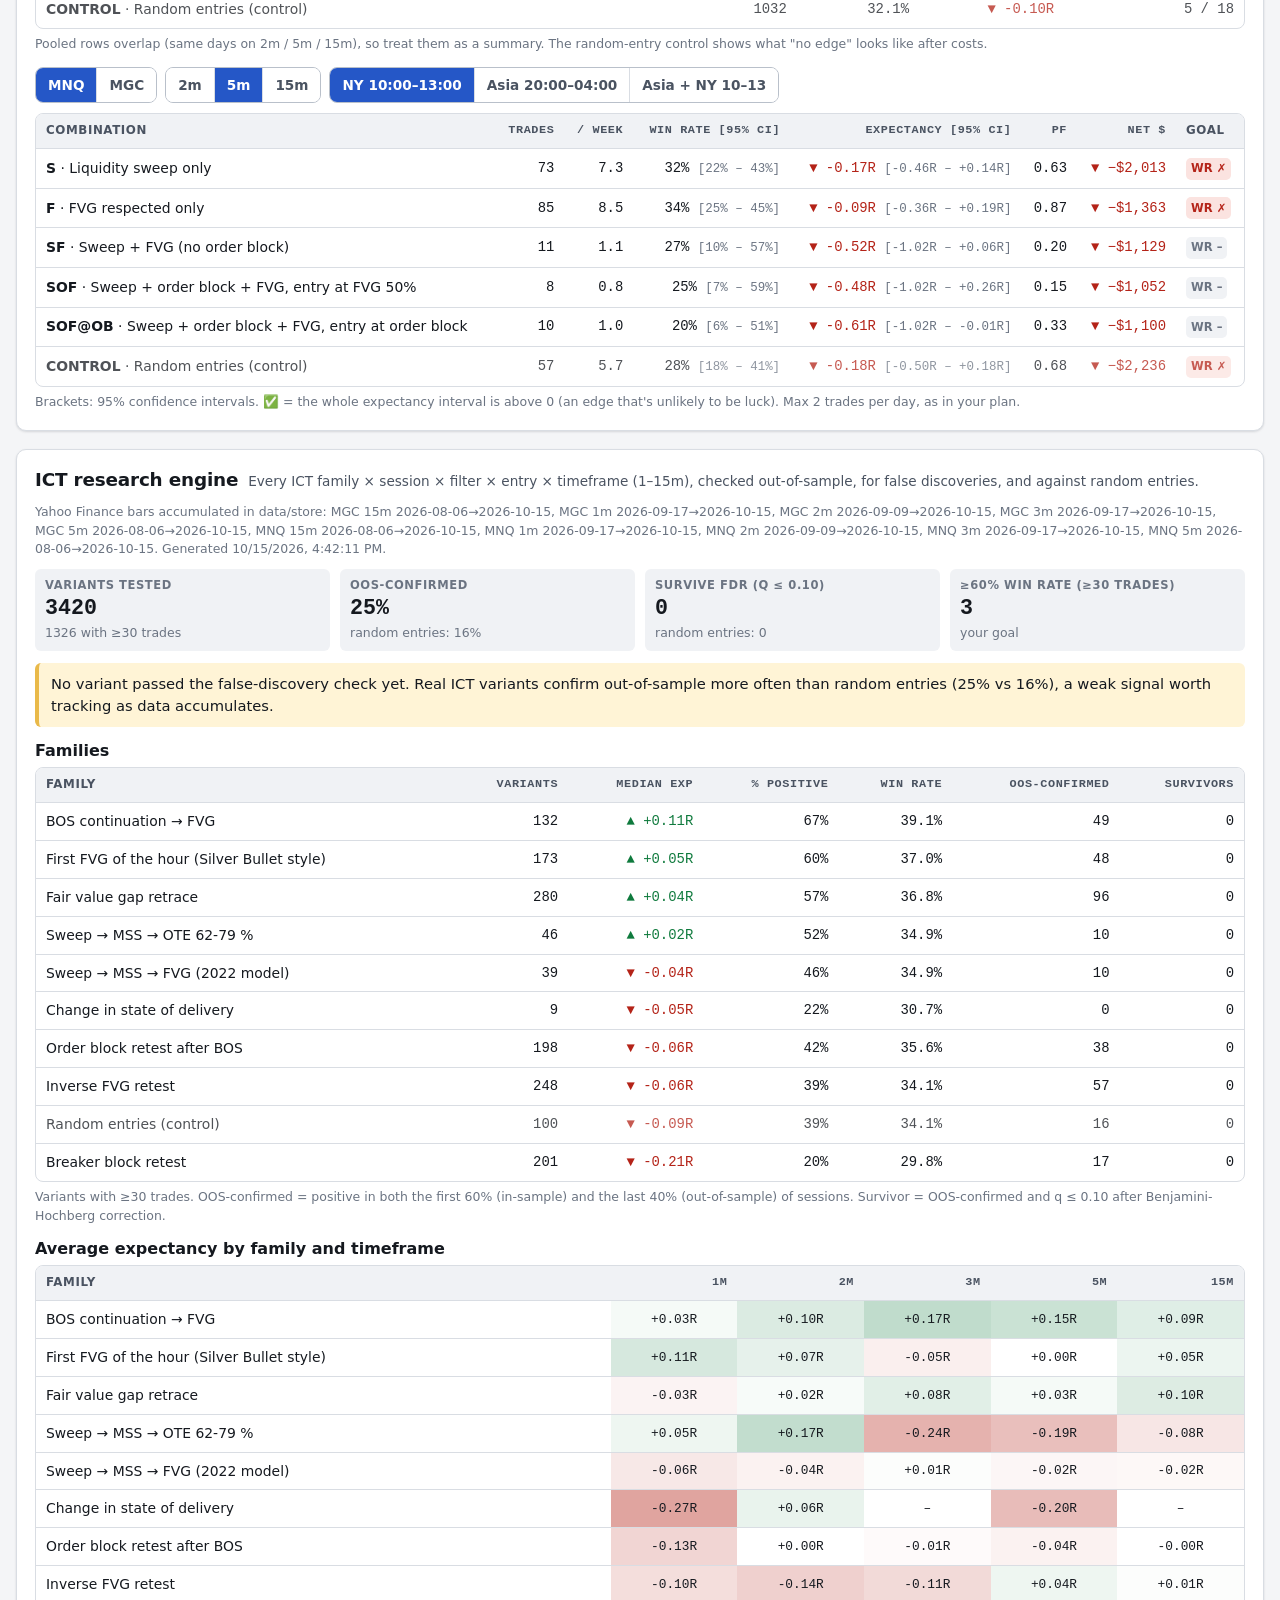
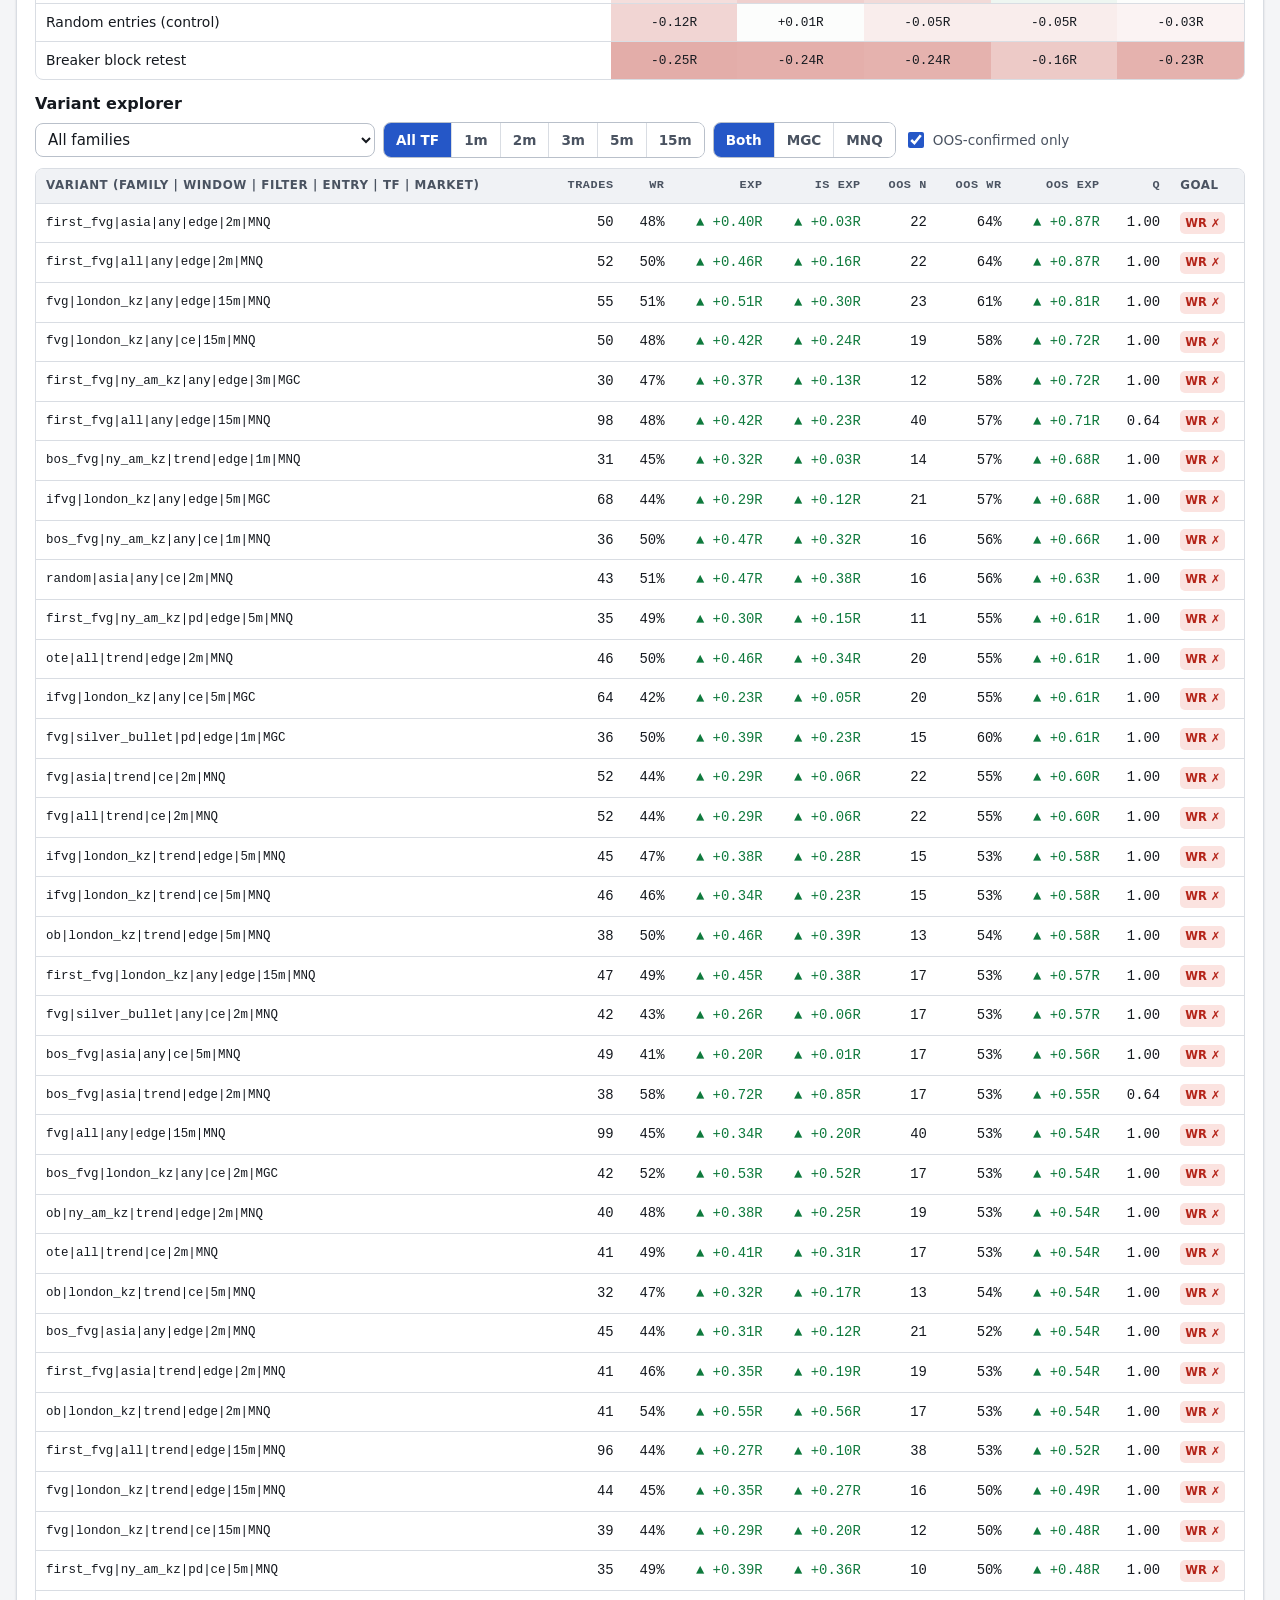
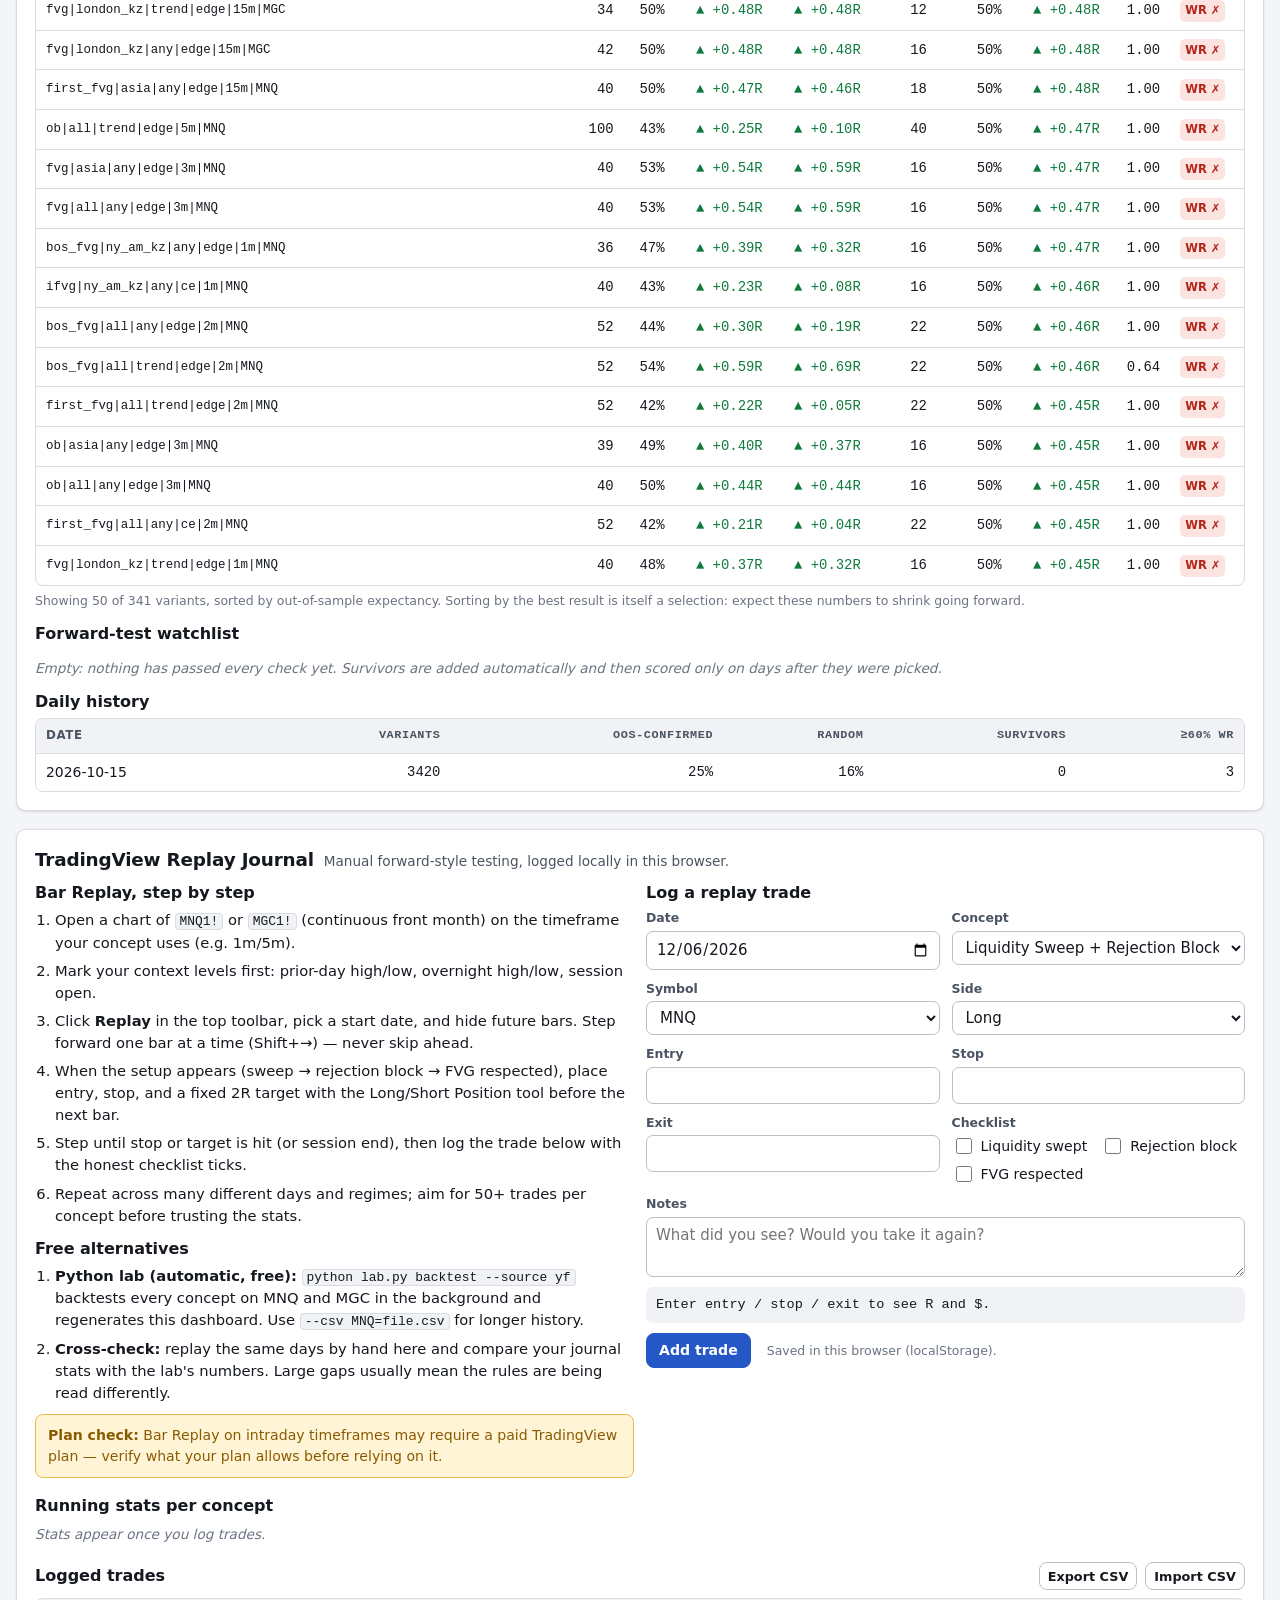
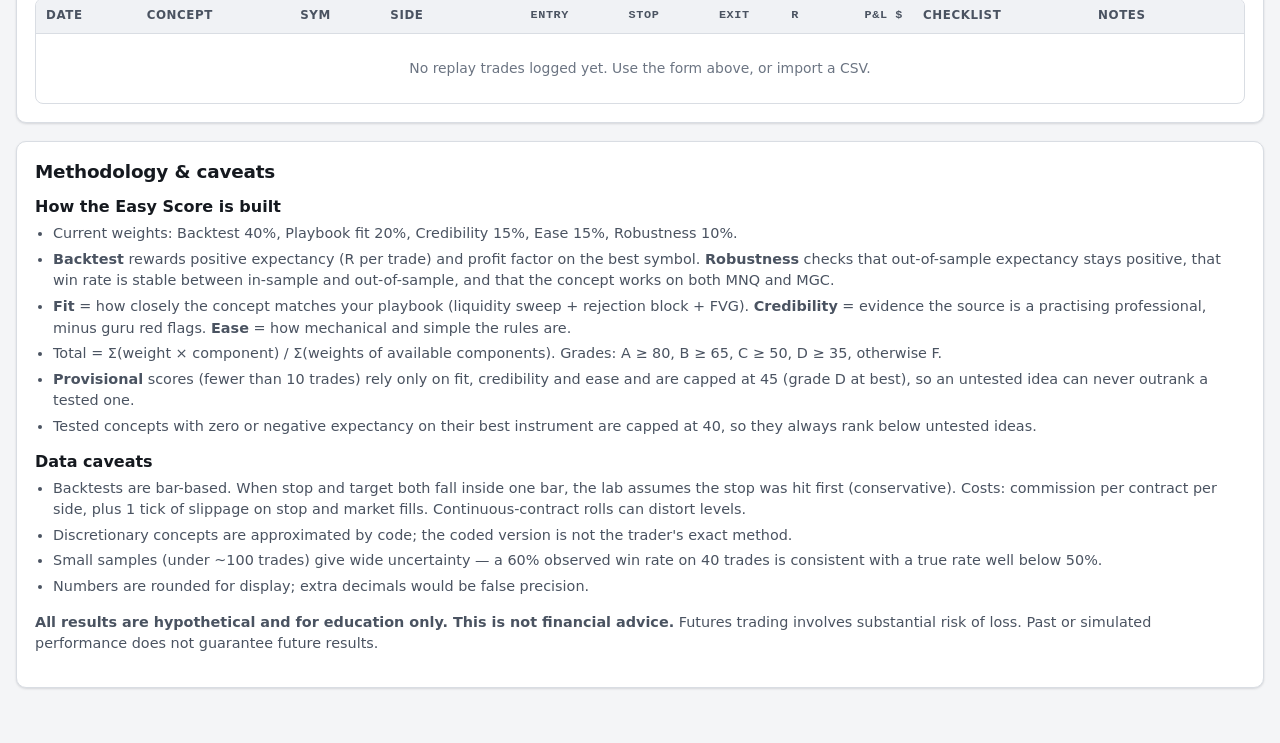
==== commit 0d46cd6a: "Add ICT research engine with daily data store and forward-test watchlist - lab/research.py: 10 ICT f" ====
--- a/futures-strategy-lab/mock.html
+++ b/futures-strategy-lab/mock.html
@@ -292,11 +292,21 @@
 @media (max-width: 420px) {
   form.jform { grid-template-columns: 1fr; }
 }
+.rs-kpis { display: grid; grid-template-columns: repeat(auto-fit, minmax(180px, 1fr)); gap: 10px; margin-bottom: 12px; }
+.rs-kpis .tile .v { font-size: 1.35rem; }
+.rs-kpis .tile .s { font-size: .78rem; color: var(--text-3); margin-top: 2px; }
+.rs-verdict { border-left: 4px solid var(--warn-border); background: var(--warn-bg); color: var(--text); padding: 10px 12px; border-radius: 6px; margin: 0 0 14px; font-size: .92rem; }
+.rs-heat td.hc { text-align: center; font-family: var(--mono); font-size: .8rem; }
+.rs-filters { display: flex; flex-wrap: wrap; gap: 8px; align-items: center; margin: 8px 0 10px; }
+.rs-filters select { min-height: 34px; border: 1px solid var(--border-strong); border-radius: 8px; background: var(--surface); color: var(--text); padding: 4px 8px; }
+.rs-filters label { display: inline-flex; gap: 6px; align-items: center; font-size: .85rem; color: var(--text-2); }
+.rs-id { font-family: var(--mono); font-size: .78rem; white-space: nowrap; }
 </style>
 <!-- Data: generated by the Python lab (python lab.py backtest ...). -->
 <script src="lab-data.js"></script>
 <script src="lab-concepts.js"></script>
 <script src="lab-ob.js"></script>
+<script src="lab-research.js"></script>
 </head>
 <body>
 <header class="topbar">
@@ -404,6 +414,31 @@
       </div>
       <div class="table-scroll"><table id="obTable"></table></div>
       <p class="tiny" style="margin:6px 0 0">Brackets: 95% confidence intervals. ✅ = the whole expectancy interval is above 0 (an edge that's unlikely to be luck). Max 2 trades per day, as in your plan.</p>
+    </section>
+
+    <section class="card hidden" id="research" aria-labelledby="rsTitle">
+      <div class="section-head"><h2 id="rsTitle">ICT research engine</h2><span class="muted small">Every ICT family × session × filter × entry × timeframe (1–15m), checked out-of-sample, for false discoveries, and against random entries.</span></div>
+      <p class="tiny" id="rsNote" style="margin:0 0 10px"></p>
+      <div class="rs-kpis" id="rsKpis"></div>
+      <p class="rs-verdict" id="rsVerdict"></p>
+      <h3 style="margin:4px 0 6px">Families</h3>
+      <div class="table-scroll"><table id="rsFam"></table></div>
+      <p class="tiny" style="margin:6px 0 14px">Variants with ≥30 trades. OOS-confirmed = positive in both the first 60% (in-sample) and the last 40% (out-of-sample) of sessions. Survivor = OOS-confirmed and q ≤ 0.10 after Benjamini-Hochberg correction.</p>
+      <h3 style="margin:4px 0 6px">Average expectancy by family and timeframe</h3>
+      <div class="table-scroll"><table id="rsHeat" class="rs-heat"></table></div>
+      <h3 style="margin:14px 0 6px">Variant explorer</h3>
+      <div class="rs-filters">
+        <select id="rsFamSel" aria-label="Family"></select>
+        <div class="seg" role="group" aria-label="Timeframe" id="rsTf"></div>
+        <div class="seg" role="group" aria-label="Market" id="rsSym"></div>
+        <label><input type="checkbox" id="rsOnlyOos" checked> OOS-confirmed only</label>
+      </div>
+      <div class="table-scroll"><table id="rsTable"></table></div>
+      <p class="tiny" id="rsCount" style="margin:6px 0 14px"></p>
+      <h3 style="margin:4px 0 6px">Forward-test watchlist</h3>
+      <div id="rsWatch"></div>
+      <h3 style="margin:14px 0 6px">Daily history</h3>
+      <div class="table-scroll"><table id="rsHist"></table></div>
     </section>
 
     <section class="card" id="journal" aria-labelledby="jTitle">
@@ -1382,6 +1417,90 @@
       }).join('') + '</tbody>';
   }
 
+  /* ---------- ICT research engine ---------- */
+  var rs = { fam: 'all', tf: 'all', sym: 'all', onlyOos: true };
+  function rsTile(l, v, sub) { return '<div class="tile"><div class="l">' + esc(l) + '</div><div class="v">' + v + '</div>' + (sub ? '<div class="s">' + sub + '</div>' : '') + '</div>'; }
+  function rsHeatBg(x) {
+    if (!isNum(x)) return '';
+    var a = Math.min(60, Math.round(Math.abs(x) / 0.4 * 60));
+    return ' style="background:color-mix(in srgb,' + (x > 0 ? 'var(--pos)' : 'var(--neg)') + ' ' + a + '%,transparent)"';
+  }
+  function renderResearch() {
+    var R = window.LAB_RESEARCH;
+    if (!R || !R.summary) return;
+    var S = R.summary, F = S.families || {};
+    $('research').classList.remove('hidden');
+    $('rsNote').textContent = (R.data_mode === 'synthetic' ? 'DEMO DATA — not evidence. ' : '') + (R.data_note || '') +
+      (R.generated_at ? ' Generated ' + new Date(R.generated_at).toLocaleString() + '.' : '');
+    $('rsKpis').innerHTML =
+      rsTile('Variants tested', esc(S.variants), esc(S.eligible) + ' with ≥30 trades') +
+      rsTile('OOS-confirmed', fmtPct(S.oos_confirmed_rate, 0), 'random entries: ' + fmtPct(S.random_oos_confirmed_rate, 0)) +
+      rsTile('Survive FDR (q ≤ 0.10)', esc(S.survivors), 'random entries: ' + esc(S.random_survivors)) +
+      rsTile('≥60% win rate (≥30 trades)', esc(S.hit_60_wr), 'your goal');
+    var edge = S.oos_confirmed_rate - S.random_oos_confirmed_rate;
+    $('rsVerdict').textContent = S.survivors > 0
+      ? S.survivors + ' variant(s) passed every check and are now on the forward-test watchlist. Trust them only once the forward results agree.'
+      : 'No variant passed the false-discovery check yet. ' + (edge > 0.03
+        ? 'Real ICT variants confirm out-of-sample more often than random entries (' + fmtPct(S.oos_confirmed_rate, 0) + ' vs ' + fmtPct(S.random_oos_confirmed_rate, 0) + '), a weak signal worth tracking as data accumulates.'
+        : 'Real ICT variants confirm out-of-sample about as often as random entries, so the best-looking ones are most likely luck.');
+    var fams = Object.keys(F).sort(function (a, b) { return F[b].median_exp - F[a].median_exp; });
+    $('rsFam').innerHTML = '<thead><tr><th>Family</th><th class="num">Variants</th><th class="num">Median exp</th><th class="num">% positive</th><th class="num">Win rate</th><th class="num">OOS-confirmed</th><th class="num">Survivors</th></tr></thead><tbody>' +
+      fams.map(function (k) {
+        var f = F[k];
+        return '<tr' + (k === 'random' ? ' style="opacity:.75"' : '') + '><td>' + esc(f.label) + '</td><td class="num">' + esc(f.variants) + '</td><td class="num">' + signed(f.median_exp, fmtR(f.median_exp, true)) +
+          '</td><td class="num">' + fmtPct(f.share_positive, 0) + '</td><td class="num">' + fmtPct(f.win_rate) + '</td><td class="num">' + esc(f.oos_confirmed) + '</td><td class="num">' + esc(f.survivors) + '</td></tr>';
+      }).join('') + '</tbody>';
+    var tfs = ['1m', '2m', '3m', '5m', '15m'].filter(function (t) { return Object.keys(S.heat || {}).some(function (k) { return k.split('|')[1] === t; }); });
+    $('rsHeat').innerHTML = '<thead><tr><th>Family</th>' + tfs.map(function (t) { return '<th class="num">' + esc(t) + '</th>'; }).join('') + '</tr></thead><tbody>' +
+      fams.map(function (k) {
+        return '<tr><td>' + esc(F[k].label) + '</td>' + tfs.map(function (t) {
+          var v = (S.heat || {})[k + '|' + t];
+          return '<td class="hc"' + rsHeatBg(v) + '>' + (isNum(v) ? fmtR(v, true) : '–') + '</td>';
+        }).join('') + '</tr>';
+      }).join('') + '</tbody>';
+    var famSel = $('rsFamSel');
+    if (!famSel.options.length) {
+      famSel.innerHTML = '<option value="all">All families</option>' + Object.keys(R.families || F).map(function (k) { return '<option value="' + esc(k) + '">' + esc((R.families || {})[k] || k) + '</option>'; }).join('');
+      famSel.onchange = function () { rs.fam = famSel.value; renderResearchTable(); };
+      $('rsOnlyOos').onchange = function (e) { rs.onlyOos = e.target.checked; renderResearchTable(); };
+    }
+    renderResearchTable();
+    var W = R.watchlist || [];
+    $('rsWatch').innerHTML = !W.length ? '<p class="na small">Empty: nothing has passed every check yet. Survivors are added automatically and then scored only on days after they were picked.</p>' :
+      '<div class="table-scroll"><table><thead><tr><th>Variant</th><th>Picked</th><th class="num">Backtest exp</th><th class="num">Fwd trades</th><th class="num">Fwd WR</th><th class="num">Fwd exp</th><th class="num">Fwd $</th></tr></thead><tbody>' +
+      W.map(function (w) {
+        var f = w.forward || {}, bt = w.backtest || {};
+        return '<tr><td class="rs-id">' + esc(w.id) + '</td><td>' + esc(w.picked_on) + '</td><td class="num">' + signed(bt.expectancy_r, fmtR(bt.expectancy_r, true)) + '</td><td class="num">' + esc(f.trades) +
+          '</td><td class="num">' + fmtPct(f.win_rate, 0) + '</td><td class="num">' + signed(f.expectancy_r, fmtR(f.expectancy_r, true)) + '</td><td class="num">' + signed(f.net_pnl, fmtUsd(f.net_pnl, true)) + '</td></tr>';
+      }).join('') + '</tbody></table></div>';
+    var H = (R.history || []).slice(-30).reverse();
+    $('rsHist').innerHTML = '<thead><tr><th>Date</th><th class="num">Variants</th><th class="num">OOS-confirmed</th><th class="num">Random</th><th class="num">Survivors</th><th class="num">≥60% WR</th></tr></thead><tbody>' +
+      H.map(function (h) {
+        return '<tr><td>' + esc(h.date) + '</td><td class="num">' + esc(h.variants) + '</td><td class="num">' + fmtPct(h.oos_confirmed_rate, 0) + '</td><td class="num">' + fmtPct(h.random_oos_confirmed_rate, 0) +
+          '</td><td class="num">' + esc(h.survivors) + '</td><td class="num">' + esc(h.hit_60_wr) + '</td></tr>';
+      }).join('') + '</tbody>';
+  }
+  function renderResearchTable() {
+    var R = window.LAB_RESEARCH, rows = R.rows || [];
+    var tfs = ['all'].concat(['1m', '2m', '3m', '5m', '15m'].filter(function (t) { return rows.some(function (r) { return r.timeframe === t; }); }));
+    var syms = ['all'].concat(Object.keys(rows.reduce(function (o, r) { o[r.symbol] = 1; return o; }, {})));
+    ccSeg('rsTf', tfs, 'tf', { all: 'All TF' }, rs); ccSeg('rsSym', syms, 'sym', { all: 'Both' }, rs);
+    $('rsTf').onclick = function (e) { var b = e.target.closest('button'); if (b) { rs.tf = b.getAttribute('data-v'); renderResearchTable(); } };
+    $('rsSym').onclick = function (e) { var b = e.target.closest('button'); if (b) { rs.sym = b.getAttribute('data-v'); renderResearchTable(); } };
+    var sel = rows.filter(function (r) {
+      return (rs.fam === 'all' || r.family === rs.fam) && (rs.tf === 'all' || r.timeframe === rs.tf) &&
+        (rs.sym === 'all' || r.symbol === rs.sym) && (!rs.onlyOos || r.oos_confirmed);
+    }).sort(function (a, b) { return (b.oos_exp || -9) - (a.oos_exp || -9); });
+    var shown = sel.slice(0, 50), g = goals(), target = g.target_wr || 0.6;
+    $('rsCount').textContent = 'Showing ' + shown.length + ' of ' + sel.length + ' variants, sorted by out-of-sample expectancy. Sorting by the best result is itself a selection: expect these numbers to shrink going forward.';
+    $('rsTable').innerHTML = '<thead><tr><th>Variant (family | window | filter | entry | TF | market)</th><th class="num">Trades</th><th class="num">WR</th><th class="num">Exp</th><th class="num">IS exp</th><th class="num">OOS n</th><th class="num">OOS WR</th><th class="num">OOS exp</th><th class="num">q</th><th>Goal</th></tr></thead><tbody>' +
+      shown.map(function (r) {
+        return '<tr><td class="rs-id">' + esc(r.id) + (r.survivor ? ' ✅' : '') + '</td><td class="num">' + esc(r.trades) + '</td><td class="num">' + fmtPct(r.win_rate, 0) + '</td><td class="num">' + signed(r.expectancy_r, fmtR(r.expectancy_r, true)) +
+          '</td><td class="num">' + signed(r.is_exp, fmtR(r.is_exp, true)) + '</td><td class="num">' + esc(r.oos_trades) + '</td><td class="num">' + fmtPct(r.oos_wr, 0) + '</td><td class="num">' + signed(r.oos_exp, fmtR(r.oos_exp, true)) +
+          '</td><td class="num">' + (isNum(r.q_value) ? r.q_value.toFixed(2) : '–') + '</td><td>' + checkPill('WR', r.win_rate >= target) + '</td></tr>';
+      }).join('') + '</tbody>';
+  }
+
   /* ---------- Boot ---------- */
   function loadData(cb) {
     cb(window.LAB_DATA || null, false);
@@ -1392,6 +1511,7 @@
   function boot() {
     initTheme();
     try { renderComponents(); } catch (e) { console.error(e); }
+    try { renderResearch(); } catch (e) { console.error(e); }
     loadData(function (data, fromSample) {
       if (!data || typeof data !== 'object') {
         $('emptyState').classList.remove('hidden');
